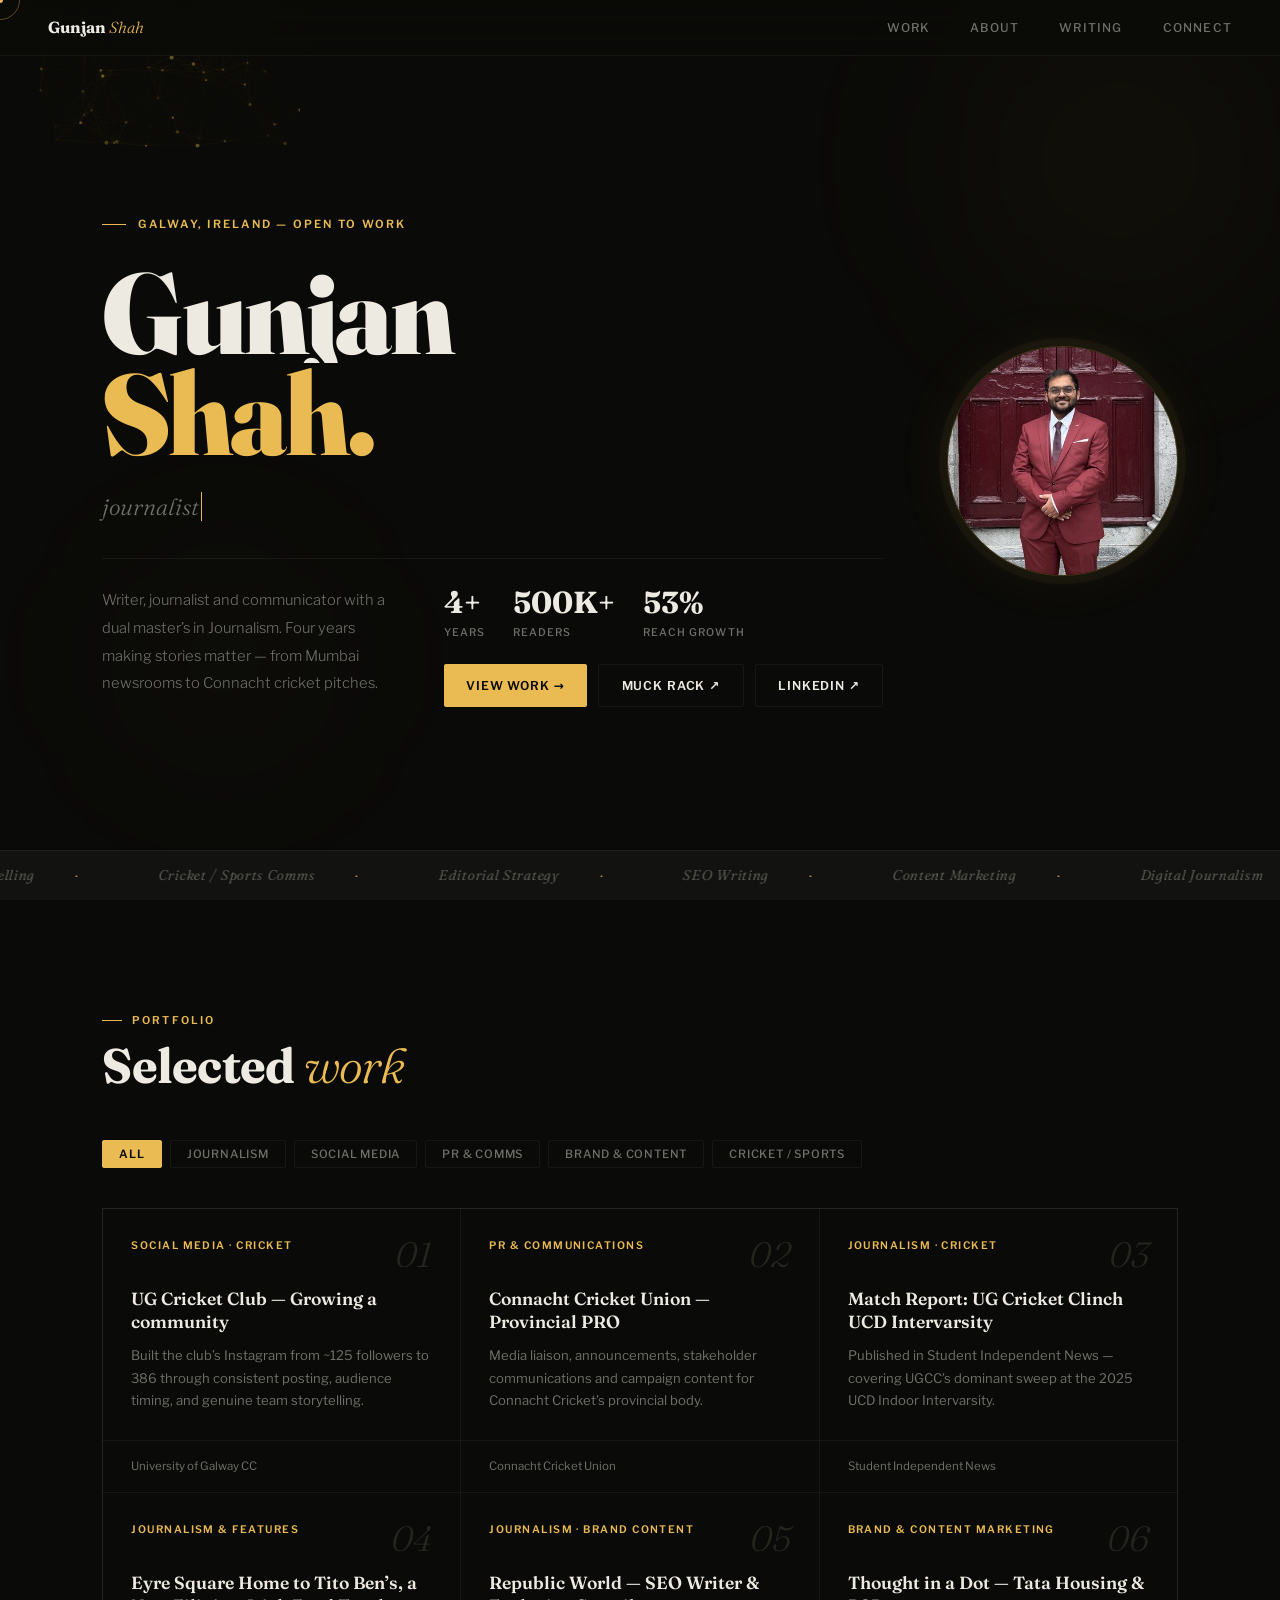
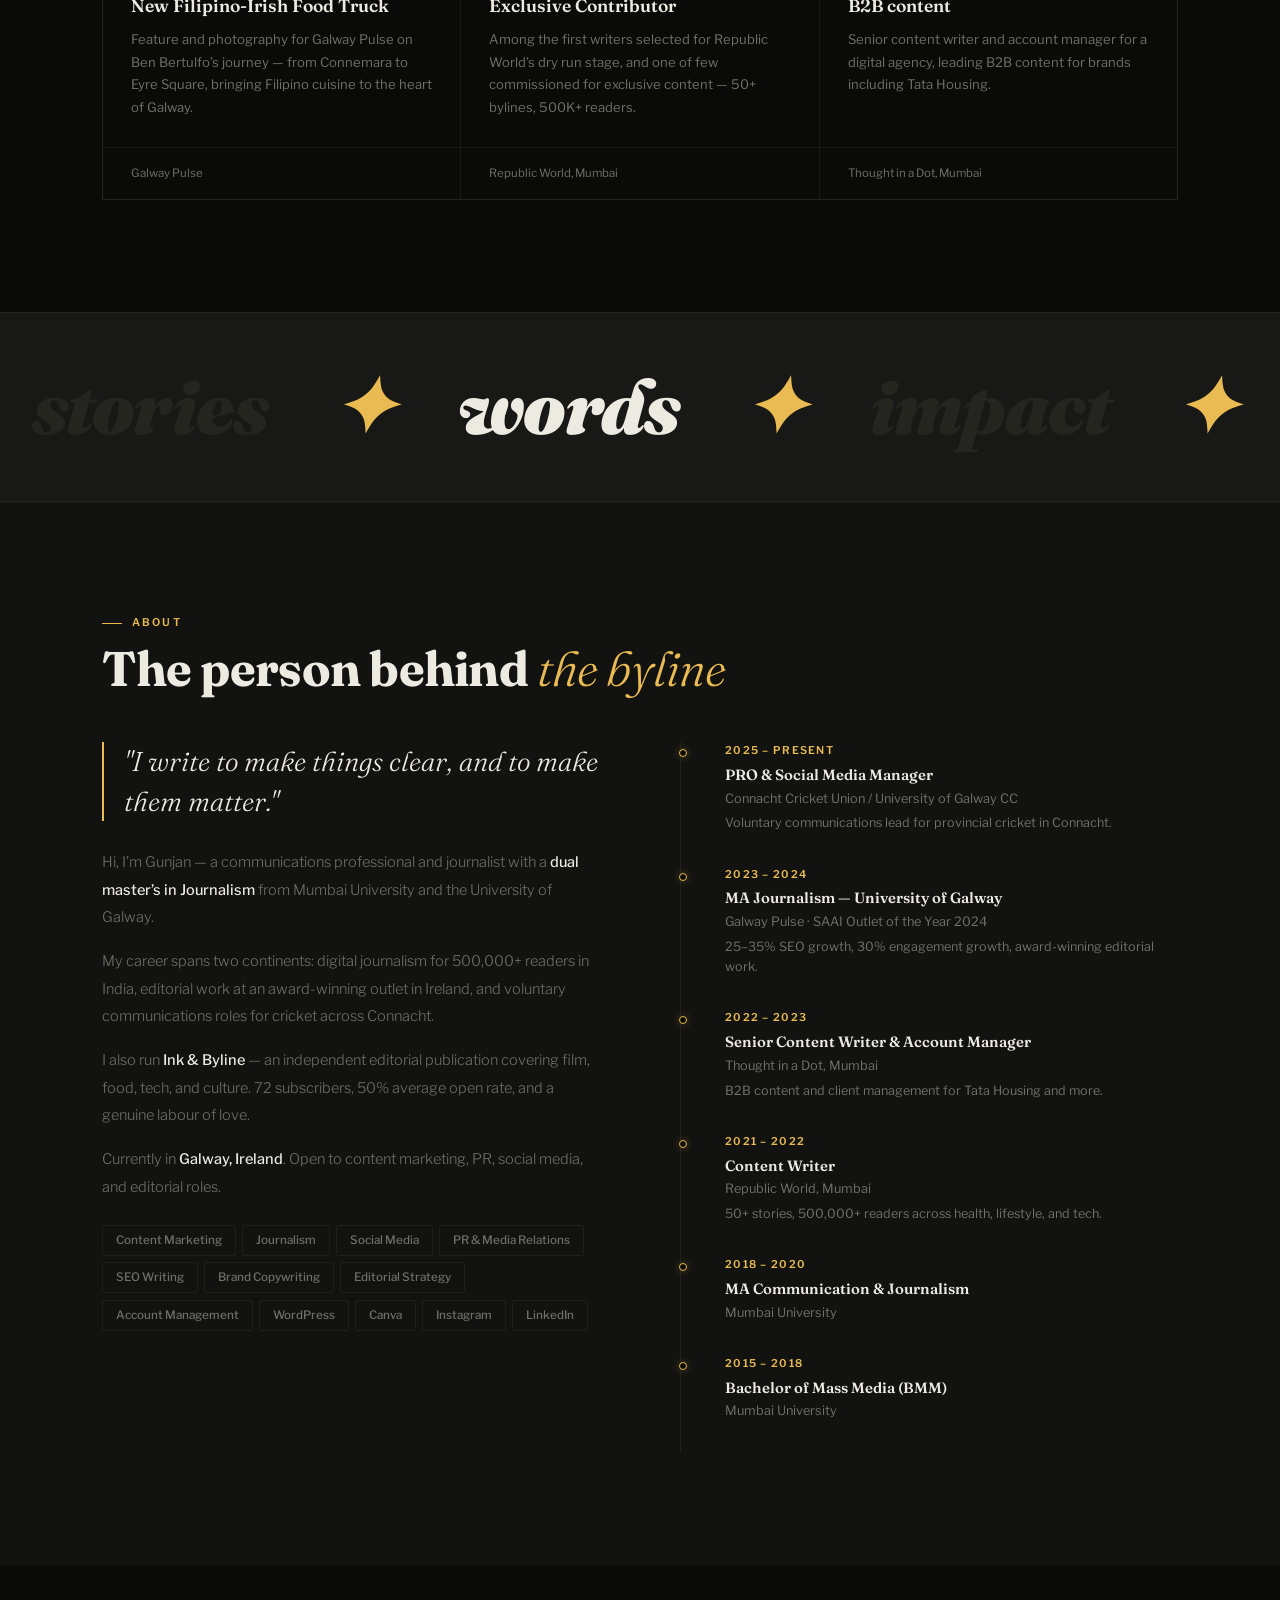
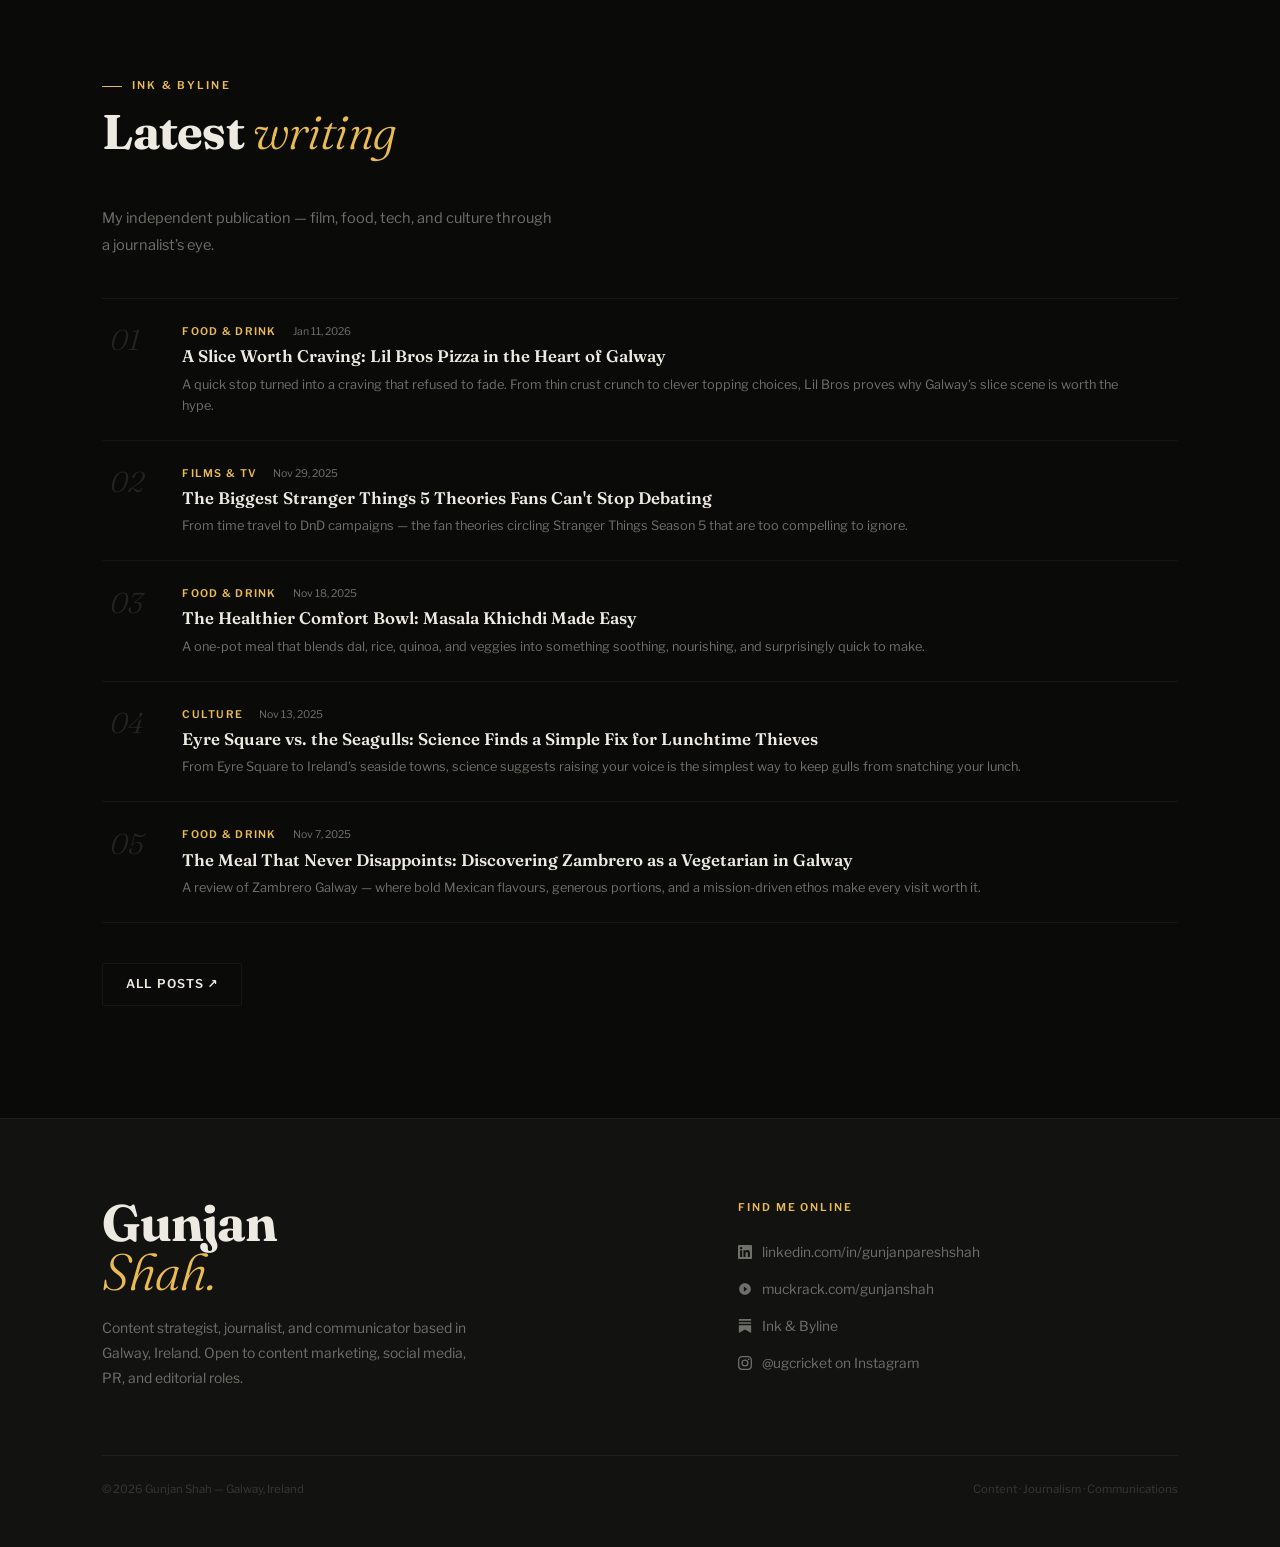
==== index.html @ 88679466 "Rename gunjan_shah_portfolio_final.html to index.html" ====
<!DOCTYPE html>
<html lang="en">
<head>
<meta charset="UTF-8">
<meta name="viewport" content="width=device-width, initial-scale=1.0">
<title>Gunjan Shah — Writer, Journalist & Communicator</title>
<link rel="preconnect" href="https://fonts.googleapis.com">
<link href="https://fonts.googleapis.com/css2?family=Fraunces:ital,opsz,wght@0,9..144,400;0,9..144,700;0,9..144,900;1,9..144,300;1,9..144,700&family=Libre+Franklin:wght@300;400;500;600&display=swap" rel="stylesheet">
<style>
*,*::before,*::after{box-sizing:border-box;margin:0;padding:0}
html{scroll-behavior:smooth}
@media(hover:hover){*{cursor:none!important}}

:root{
  --bg:#0A0A08;--s1:#121210;--s2:#181816;
  --gold:#E9BB52;--gold2:rgba(233,187,82,0.16);--gold3:rgba(233,187,82,0.07);--gold4:rgba(233,187,82,0.04);
  --white:#EDEAE2;--mid:#70706A;--faint:#252520;--rule:rgba(237,234,226,0.06);
  --serif:'Fraunces',Georgia,serif;--sans:'Libre Franklin',system-ui,sans-serif;
}

body{background:var(--bg);color:var(--white);font-family:var(--sans);font-size:16px;line-height:1.65;overflow-x:hidden;}

/* CURSOR */
#cur-dot{position:fixed;width:6px;height:6px;background:var(--gold);border-radius:50%;pointer-events:none;z-index:9999;transform:translate(-50%,-50%);transition:width .25s,height .25s;}
#cur-ring{position:fixed;width:40px;height:40px;border:1px solid rgba(233,187,82,.35);border-radius:50%;pointer-events:none;z-index:9998;transform:translate(-50%,-50%);display:flex;align-items:center;justify-content:center;transition:width .3s cubic-bezier(.16,1,.3,1),height .3s cubic-bezier(.16,1,.3,1),background .25s,border-color .25s;}
#cur-lbl{font-family:var(--sans);font-size:0;font-weight:600;letter-spacing:.08em;text-transform:uppercase;color:var(--bg);opacity:0;transition:font-size .2s,opacity .2s;white-space:nowrap;}
body.c-open #cur-ring{width:72px;height:72px;background:var(--gold);border-color:var(--gold);}
body.c-open #cur-lbl{font-size:.55rem;opacity:1;}
body.c-open #cur-dot{opacity:0;}
body.c-visit #cur-ring{width:60px;height:60px;border-color:var(--gold);}
body.c-visit #cur-lbl{font-size:.55rem;opacity:1;color:var(--gold);}
body.c-filter #cur-ring{width:54px;height:54px;background:var(--gold3);border-color:rgba(233,187,82,.4);}
body.c-filter #cur-lbl{font-size:.55rem;opacity:1;color:var(--gold);}

/* NAV */
nav{position:fixed;top:0;left:0;right:0;z-index:500;display:flex;justify-content:space-between;align-items:center;padding:0 3rem;height:56px;border-bottom:1px solid var(--rule);background:rgba(10,10,8,.9);backdrop-filter:blur(16px);}
.nav-logo{font-family:var(--serif);font-weight:700;font-size:1rem;color:var(--white);text-decoration:none;}
.nav-logo em{font-style:italic;font-weight:300;color:var(--gold);}
.nav-links{display:flex;gap:2.5rem;list-style:none;}
.nav-links a{font-size:.75rem;font-weight:500;letter-spacing:.1em;text-transform:uppercase;color:var(--mid);text-decoration:none;transition:color .2s;position:relative;}
.nav-links a::after{content:'';position:absolute;bottom:-2px;left:0;right:0;height:1px;background:var(--gold);transform:scaleX(0);transform-origin:left;transition:transform .25s;}
.nav-links a:hover,.nav-links a.active{color:var(--white);}
.nav-links a:hover::after,.nav-links a.active::after{transform:scaleX(1);}

/* HERO */
#hero{position:relative;min-height:100vh;padding-top:56px;overflow:hidden;display:grid;grid-template-rows:1fr auto;}
#hero-canvas{position:absolute;inset:0;z-index:0;pointer-events:none;}
.orb{position:absolute;border-radius:50%;filter:blur(90px);pointer-events:none;z-index:0;animation:orbF linear infinite;}
.orb1{width:480px;height:480px;background:radial-gradient(circle,rgba(233,187,82,.05) 0%,transparent 70%);top:-80px;right:-80px;animation-duration:20s;}
.orb2{width:320px;height:320px;background:radial-gradient(circle,rgba(233,187,82,.04) 0%,transparent 70%);bottom:80px;left:5%;animation-duration:26s;animation-delay:-9s;}
@keyframes orbF{0%,100%{transform:translate(0,0)}33%{transform:translate(28px,-18px)}66%{transform:translate(-18px,14px)}}

/* Hero layout: text left, photo right */
.hero-body{
  position:relative;z-index:1;
  display:flex;
  flex-direction:row;
  align-items:center;
  gap:4rem;
  padding:3rem 8vw 2rem;
  flex-wrap:wrap;
}

/* Photo — fixed, no crazy transforms */
.hero-photo{
  width:clamp(180px,18vw,260px);
  aspect-ratio:1;
  border-radius:50%;
  overflow:hidden;
  border:1.5px solid rgba(233,187,82,.25);
  box-shadow:0 0 60px rgba(233,187,82,.07), 0 0 0 8px rgba(233,187,82,.04);
  flex-shrink:0;
  position:relative;
}
.hero-photo img{display:block;width:100%;height:100%;object-fit:cover;object-position:center top;}
.photo-ring-anim{position:absolute;inset:-10px;border-radius:50%;border:1px solid rgba(233,187,82,.1);animation:spinR 20s linear infinite;pointer-events:none;}
.photo-ring-anim::before{content:'✦';position:absolute;top:-5px;left:50%;transform:translateX(-50%);font-size:.55rem;color:var(--gold);}
@keyframes spinR{to{transform:rotate(360deg)}}

.hero-text{flex:1;min-width:280px;}
.hero-kicker{font-family:var(--sans);font-size:.7rem;font-weight:600;letter-spacing:.2em;text-transform:uppercase;color:var(--gold);margin-bottom:1.75rem;display:flex;align-items:center;gap:.75rem;opacity:0;transform:translateY(10px);transition:opacity .6s,transform .6s;}
.hero-kicker::before{content:'';display:block;width:24px;height:1px;background:var(--gold);}
.hero-kicker.in{opacity:1;transform:translateY(0);}

.hero-hl{font-family:var(--serif);font-weight:900;font-size:clamp(4.5rem,9vw,8.5rem);line-height:.88;letter-spacing:-.025em;margin-bottom:.1em;}
.hero-hl .line{display:block;overflow:hidden;}
.hero-hl .char{display:inline-block;transform:translateY(115%) rotate(4deg);opacity:0;transition:transform .65s cubic-bezier(.16,1,.3,1),opacity .4s;}
.hero-hl .gld{color:var(--gold);}
.hero-hl .char.in{transform:translateY(0) rotate(0deg);opacity:1;}

.hero-role{font-family:var(--serif);font-style:italic;font-weight:300;font-size:clamp(1rem,1.8vw,1.45rem);color:var(--mid);margin:1.5rem 0 2rem;min-height:1.8rem;opacity:0;transition:opacity .6s .5s;}
.hero-role.in{opacity:1;}
#typeword{border-right:1.5px solid var(--gold);padding-right:2px;animation:blink .8s step-end infinite;}
@keyframes blink{50%{border-color:transparent}}

.hero-bottom{padding-top:1.75rem;border-top:1px solid var(--rule);display:flex;gap:2.5rem;align-items:flex-start;opacity:0;transform:translateY(14px);transition:opacity .7s .55s,transform .7s .55s;}
.hero-bottom.in{opacity:1;transform:translateY(0);}
.hero-bio{font-size:.92rem;color:var(--mid);line-height:1.88;font-weight:300;max-width:380px;flex:1;}
.hero-right{display:flex;flex-direction:column;gap:1.25rem;flex-shrink:0;}
.hero-stats{display:flex;gap:1.75rem;}
.h-stat .n{font-family:var(--serif);font-weight:700;font-size:1.9rem;color:var(--white);display:block;line-height:1;}
.h-stat .l{font-size:.66rem;font-weight:500;color:var(--mid);text-transform:uppercase;letter-spacing:.1em;}
.hero-ctas{display:flex;gap:.7rem;flex-wrap:wrap;}

/* BUTTONS */
.btn-gold{display:inline-flex;align-items:center;gap:.4rem;padding:.65rem 1.4rem;background:var(--gold);color:var(--bg);font-family:var(--sans);font-weight:600;font-size:.76rem;letter-spacing:.07em;text-transform:uppercase;text-decoration:none;border-radius:2px;border:none;transition:transform .18s,box-shadow .18s;}
.btn-gold:hover{transform:translateY(-2px);box-shadow:0 8px 28px rgba(233,187,82,.25);}
.btn-ghost{display:inline-flex;align-items:center;gap:.4rem;padding:.65rem 1.4rem;background:transparent;color:var(--white);font-family:var(--sans);font-weight:600;font-size:.76rem;letter-spacing:.07em;text-transform:uppercase;text-decoration:none;border-radius:2px;border:1px solid var(--rule);transition:border-color .2s,color .2s;}
.btn-ghost:hover{border-color:rgba(233,187,82,.3);color:var(--gold);}

/* MARQUEE */
.mq-wrap{position:relative;z-index:1;overflow:hidden;border-top:1px solid var(--rule);padding:.8rem 0;background:var(--s1);}
.mq-track{display:flex;white-space:nowrap;will-change:transform;}
.mq-item{font-family:var(--serif);font-style:italic;font-weight:300;font-size:.88rem;letter-spacing:.05em;color:var(--mid);padding:0 2.5rem;display:inline-flex;align-items:center;gap:2.5rem;}
.mq-item::after{content:'·';font-style:normal;color:var(--gold);}

/* SECTIONS */
.sec{padding:7rem 8vw;}
.sec.alt{background:var(--s1);}
.sec-label{font-family:var(--sans);font-weight:600;font-size:.67rem;letter-spacing:.2em;text-transform:uppercase;color:var(--gold);margin-bottom:.6rem;display:flex;align-items:center;gap:.6rem;}
.sec-label::before{content:'';display:block;width:20px;height:1px;background:var(--gold);}
.sec-title{font-family:var(--serif);font-weight:700;font-size:clamp(2rem,3.8vw,3.2rem);line-height:1.08;letter-spacing:-.015em;color:var(--white);margin-bottom:3rem;}
.sec-title em{font-style:italic;font-weight:300;color:var(--gold);}

/* FILTER */
.filter-row{display:flex;gap:.5rem;flex-wrap:wrap;margin-bottom:2.5rem;}
.f-btn{padding:.38rem 1rem;background:transparent;border:1px solid var(--rule);color:var(--mid);border-radius:2px;font-family:var(--sans);font-size:.71rem;font-weight:500;letter-spacing:.07em;text-transform:uppercase;cursor:pointer;transition:all .2s;}
.f-btn:hover{border-color:rgba(233,187,82,.3);color:var(--white);}
.f-btn.active{background:var(--gold);color:var(--bg);border-color:var(--gold);font-weight:600;}

/* WORK GRID */
.work-grid{display:grid;grid-template-columns:repeat(auto-fill,minmax(310px,1fr));gap:1px;border:1px solid var(--rule);background:var(--rule);}
.cw{background:var(--bg);}
.sec.alt .cw{background:var(--s1);}
.cw.hidden{display:none;}
.work-card{display:flex;flex-direction:column;height:100%;position:relative;overflow:hidden;transition:background .25s;}
.work-card::before{content:'';position:absolute;inset:0;background:radial-gradient(circle at var(--cx,50%) var(--cy,50%),rgba(233,187,82,.09) 0%,transparent 60%);opacity:0;transition:opacity .3s;pointer-events:none;z-index:0;}
.work-card:hover::before{opacity:1;}
.work-card:hover{background:var(--s2);}
.work-card.hidden{display:none;}
.card-inner{padding:1.75rem;flex:1;display:flex;flex-direction:column;position:relative;z-index:1;}
.card-hd{display:flex;justify-content:space-between;align-items:flex-start;margin-bottom:1rem;}
.card-cat{font-family:var(--sans);font-size:.65rem;font-weight:600;letter-spacing:.14em;text-transform:uppercase;color:var(--gold);}
.card-idx{font-family:var(--serif);font-style:italic;font-weight:300;font-size:2.2rem;line-height:1;color:var(--faint);transition:color .3s;}
.work-card:hover .card-idx{color:rgba(233,187,82,.18);}
.card-title{font-family:var(--serif);font-weight:600;font-size:1.1rem;line-height:1.3;color:var(--white);margin-bottom:.65rem;}
.card-desc{font-size:.82rem;color:var(--mid);line-height:1.72;flex:1;}
.card-foot{display:flex;align-items:center;justify-content:space-between;padding:1rem 1.75rem;border-top:1px solid var(--rule);font-size:.72rem;color:var(--mid);position:relative;z-index:1;}
.card-cta{font-family:var(--sans);font-size:.7rem;font-weight:600;letter-spacing:.08em;text-transform:uppercase;color:var(--gold);opacity:0;transform:translateX(-6px);transition:opacity .2s,transform .2s;}
.work-card:hover .card-cta{opacity:1;transform:translateX(0);}

/* MODAL */
.overlay{position:fixed;inset:0;z-index:800;background:rgba(0,0,0,.78);backdrop-filter:blur(12px);display:flex;align-items:center;justify-content:center;padding:2rem;opacity:0;pointer-events:none;transition:opacity .3s;}
.overlay.open{opacity:1;pointer-events:all;}
.modal{background:var(--s1);border:1px solid var(--rule);max-width:640px;width:100%;max-height:88vh;overflow-y:auto;padding:2.5rem;position:relative;transform:translateY(28px) scale(.97);transition:transform .35s cubic-bezier(.16,1,.3,1);}
.overlay.open .modal{transform:translateY(0) scale(1);}
.modal-x{position:absolute;top:1.25rem;right:1.25rem;background:none;border:1px solid var(--rule);width:30px;height:30px;font-size:1rem;color:var(--mid);display:flex;align-items:center;justify-content:center;border-radius:2px;transition:border-color .2s,color .2s;}
.modal-x:hover{border-color:rgba(233,187,82,.4);color:var(--gold);}
.m-cat{font-family:var(--sans);font-weight:600;font-size:.65rem;letter-spacing:.18em;text-transform:uppercase;color:var(--gold);display:block;margin-bottom:.6rem;}
.m-title{font-family:var(--serif);font-weight:700;font-size:1.7rem;line-height:1.15;color:var(--white);margin-bottom:.5rem;}
.m-org{font-size:.82rem;color:var(--mid);margin-bottom:2rem;}
.m-head{font-family:var(--sans);font-weight:600;font-size:.65rem;letter-spacing:.16em;text-transform:uppercase;color:var(--mid);margin:1.5rem 0 .5rem;display:flex;align-items:center;gap:.5rem;}
.m-head::before{content:'';display:block;width:12px;height:1px;background:var(--gold);}
.m-body p{font-size:.9rem;color:var(--mid);line-height:1.82;}
.m-stats{display:flex;gap:1.5rem;flex-wrap:wrap;border:1px solid rgba(233,187,82,.15);background:var(--gold3);padding:1.25rem 1.5rem;margin:1.25rem 0;}
.m-stat .n{font-family:var(--serif);font-weight:700;font-size:1.6rem;color:var(--gold);display:block;line-height:1;}
.m-stat .l{font-size:.67rem;color:var(--mid);text-transform:uppercase;letter-spacing:.08em;}
.m-link{display:inline-flex;align-items:center;gap:.4rem;margin-top:1.5rem;padding:.65rem 1.4rem;background:var(--gold);color:var(--bg);font-family:var(--sans);font-weight:600;font-size:.75rem;letter-spacing:.08em;text-transform:uppercase;text-decoration:none;border-radius:2px;transition:transform .18s,box-shadow .18s;}
.m-link:hover{transform:translateY(-1px);box-shadow:0 6px 20px rgba(233,187,82,.25);}

/* ABOUT */
.about-grid{display:grid;grid-template-columns:1fr 1fr;gap:5rem;align-items:start;}
.about-pull{font-family:var(--serif);font-weight:300;font-style:italic;font-size:clamp(1.3rem,2.2vw,1.7rem);line-height:1.45;color:var(--white);margin-bottom:1.75rem;border-left:2px solid var(--gold);padding-left:1.25rem;}
.about-p{font-size:.91rem;color:var(--mid);line-height:1.9;margin-bottom:1rem;font-weight:300;}
.about-p strong{color:var(--white);font-weight:500;}
.chips{display:flex;flex-wrap:wrap;gap:.4rem;margin-top:1.5rem;}
.chip{padding:.3rem .8rem;border-radius:2px;border:1px solid var(--rule);font-size:.73rem;font-weight:500;color:var(--mid);transition:all .2s;}
.chip:hover{border-color:rgba(233,187,82,.3);color:var(--gold);background:var(--gold4);}
.tl{padding-left:1.5rem;border-left:1px solid var(--rule);}
.tl-item{position:relative;margin-bottom:2rem;padding-left:1.25rem;opacity:0;transform:translateX(-8px);transition:opacity .5s,transform .5s;}
.tl-item.vis{opacity:1;transform:translateX(0);}
.tl-item::before{content:'';position:absolute;left:-1.6rem;top:7px;width:8px;height:8px;border-radius:50%;background:var(--bg);border:1.5px solid var(--gold);box-shadow:0 0 8px rgba(233,187,82,.3);}
.tl-year{font-family:var(--sans);font-size:.67rem;font-weight:600;letter-spacing:.12em;text-transform:uppercase;color:var(--gold);margin-bottom:.2rem;}
.tl-role{font-family:var(--serif);font-weight:600;font-size:.93rem;color:var(--white);}
.tl-org{font-size:.8rem;color:var(--mid);margin-bottom:.3rem;}
.tl-desc{font-size:.79rem;color:var(--mid);line-height:1.6;}

/* STATEMENT BAND */
.statement-wrap{overflow:hidden;padding:3.5rem 0;background:var(--s2);border-top:1px solid var(--rule);border-bottom:1px solid var(--rule);}
.statement-track{display:flex;white-space:nowrap;will-change:transform;}
.statement-item{font-family:var(--serif);font-weight:900;font-style:italic;font-size:clamp(3rem,6vw,5.5rem);line-height:1;padding:0 2rem;color:var(--faint);display:inline-block;transition:color .3s;letter-spacing:-.02em;}
.statement-item.lit{color:var(--white);}
.statement-item.gd{color:var(--gold)!important;}

/* FEED */
.feed-list{display:flex;flex-direction:column;border-top:1px solid var(--rule);}
.feed-item{display:flex;gap:2rem;align-items:flex-start;padding:1.5rem .5rem;border-bottom:1px solid var(--rule);text-decoration:none;color:var(--white);border-radius:2px;opacity:0;transform:translateY(8px);transition:opacity .4s,transform .4s,background .2s;}
.feed-item:hover{background:var(--s2);}
.feed-item.vis{opacity:1;transform:translateY(0);}
.feed-num{font-family:var(--serif);font-style:italic;font-weight:300;font-size:1.8rem;color:var(--faint);min-width:2.5rem;line-height:1;padding-top:.2rem;flex-shrink:0;transition:color .3s;}
.feed-item:hover .feed-num{color:rgba(233,187,82,.3);}
.feed-content{flex:1;}
.feed-meta{display:flex;align-items:center;gap:1rem;margin-bottom:.35rem;}
.feed-cat{font-size:.66rem;font-weight:600;letter-spacing:.12em;text-transform:uppercase;color:var(--gold);}
.feed-date{font-size:.66rem;font-weight:400;color:var(--mid);}
.feed-title{font-family:var(--serif);font-weight:600;font-size:1.05rem;line-height:1.3;margin-bottom:.35rem;color:var(--white);}
.feed-sub{font-size:.8rem;color:var(--mid);line-height:1.65;}
.feed-arr{font-size:1rem;color:var(--gold);opacity:0;padding-top:.3rem;flex-shrink:0;transition:opacity .2s,transform .2s;}
.feed-item:hover .feed-arr{opacity:1;transform:translateX(3px);}

/* FOOTER */
footer{background:var(--s1);border-top:1px solid var(--rule);padding:5rem 8vw 3rem;}
.footer-top{display:grid;grid-template-columns:1.3fr 1fr;gap:4rem;margin-bottom:4rem;}
.footer-name{font-family:var(--serif);font-weight:700;font-size:clamp(2.2rem,4vw,3.8rem);line-height:.95;letter-spacing:-.02em;color:var(--white);margin-bottom:1.25rem;}
.footer-name em{font-style:italic;font-weight:300;color:var(--gold);}
.footer-tagline{font-size:.87rem;color:var(--mid);line-height:1.8;max-width:380px;}
.footer-col-label{font-family:var(--sans);font-weight:600;font-size:.67rem;letter-spacing:.18em;text-transform:uppercase;color:var(--gold);margin-bottom:1.5rem;}
.footer-links{display:flex;flex-direction:column;gap:.9rem;}
.f-link{display:flex;align-items:center;gap:.65rem;text-decoration:none;color:var(--mid);font-size:.86rem;transition:color .2s;}
.f-link:hover{color:var(--white);}
.f-link svg{width:14px;height:14px;flex-shrink:0;}
.footer-bottom{border-top:1px solid var(--rule);padding-top:1.5rem;display:flex;justify-content:space-between;font-size:.71rem;color:rgba(237,234,226,.18);}

/* REVEAL */
.reveal{opacity:0;transform:translateY(20px);transition:opacity .65s ease,transform .65s ease;}
.reveal.vis{opacity:1;transform:translateY(0);}
.reveal-r{opacity:0;transform:translateX(20px);transition:opacity .65s .1s,transform .65s .1s;}
.reveal-r.vis{opacity:1;transform:translateX(0);}
.reveal-d1{transition-delay:.1s;}.reveal-d2{transition-delay:.2s;}

@media(max-width:900px){
  .hero-body{grid-template-columns:1fr;}
  .hero-photo{width:140px;height:140px;margin:0 auto 1.5rem;}
  .hero-bottom{flex-direction:column;gap:2rem;}
  .about-grid{grid-template-columns:1fr;gap:2.5rem;}
  .footer-top{grid-template-columns:1fr;}
  .nav-links{display:none;}
  .sec{padding:4rem 6vw;}
}
</style>
</head>
<body>

<div id="cur-dot"></div>
<div id="cur-ring"><span id="cur-lbl"></span></div>

<nav>
  <a class="nav-logo" href="#hero">Gunjan <em>Shah</em></a>
  <ul class="nav-links">
    <li><a href="#work">Work</a></li>
    <li><a href="#about">About</a></li>
    <li><a href="#writing">Writing</a></li>
    <li><a href="#connect">Connect</a></li>
  </ul>
</nav>

<section id="hero">
  <canvas id="hero-canvas"></canvas>
  <div class="orb orb1"></div><div class="orb orb2"></div>

  <div class="hero-body">
    <div class="hero-text">
      <div class="hero-kicker" id="hk">Galway, Ireland &mdash; Open to work</div>
      <h1 class="hero-hl" id="hero-hl" aria-label="Gunjan Shah"></h1>
      <div class="hero-role" id="hero-role"><span id="typeword"></span></div>
      <div class="hero-bottom" id="hero-bottom">
        <p class="hero-bio">Writer, journalist and communicator with a dual master&rsquo;s in Journalism. Four years making stories matter &mdash; from Mumbai newsrooms to Connacht cricket pitches.</p>
        <div class="hero-right">
          <div class="hero-stats">
            <div class="h-stat"><span class="n">4+</span><span class="l">Years</span></div>
            <div class="h-stat"><span class="n">500K+</span><span class="l">Readers</span></div>
            <div class="h-stat"><span class="n">53%</span><span class="l">Reach growth</span></div>
          </div>
          <div class="hero-ctas">
            <a class="btn-gold" href="#work">View work &#8594;</a>
            <a class="btn-ghost" href="https://muckrack.com/gunjanshah" target="_blank" rel="noopener">Muck Rack &#8599;</a>
            <a class="btn-ghost" href="https://www.linkedin.com/in/gunjanpareshshah" target="_blank" rel="noopener">LinkedIn &#8599;</a>
          </div>
        </div>
      </div>
    </div>

    <div class="hero-photo">
      <img src="[data-uri]" alt="Gunjan Shah">
      <div class="photo-ring-anim"></div>
    </div>
  </div>

  <div class="mq-wrap">
    <div class="mq-track" id="mq-track">
      <span class="mq-item">Content Marketing</span><span class="mq-item">Digital Journalism</span><span class="mq-item">PR &amp; Communications</span><span class="mq-item">Social Media</span><span class="mq-item">Brand Storytelling</span><span class="mq-item">Cricket / Sports Comms</span><span class="mq-item">Editorial Strategy</span><span class="mq-item">SEO Writing</span><span class="mq-item">Content Marketing</span><span class="mq-item">Digital Journalism</span><span class="mq-item">PR &amp; Communications</span><span class="mq-item">Social Media</span><span class="mq-item">Brand Storytelling</span><span class="mq-item">Cricket / Sports Comms</span><span class="mq-item">Editorial Strategy</span><span class="mq-item">SEO Writing</span>
    </div>
  </div>
</section>

<section id="work" class="sec">
  <div class="sec-label">Portfolio</div>
  <h2 class="sec-title reveal">Selected <em>work</em></h2>
  <div class="filter-row reveal reveal-d1">
    <button class="f-btn active" data-f="all">All</button>
    <button class="f-btn" data-f="journalism">Journalism</button>
    <button class="f-btn" data-f="social">Social Media</button>
    <button class="f-btn" data-f="pr">PR &amp; Comms</button>
    <button class="f-btn" data-f="brand">Brand &amp; Content</button>
    <button class="f-btn" data-f="cricket">Cricket / Sports</button>
  </div>
  <div class="work-grid reveal reveal-d2" id="wgrid">
    <div class="cw" data-cat="social cricket"><div class="work-card" data-title="UG Cricket Club — 125 to 386 followers" data-org="University of Galway CC · Sep 2024 – Present" data-tag="Social Media · Cricket" data-brief="Took over a quiet Instagram account at the start of the 2024–25 season — around 100–150 followers, posting only when matches happened." data-what="Introduced a consistent schedule timed to peak performance windows. Launched match-win highlights spotlighting debutants and key performers. Improved visual design, added location tags, trending audio, and hashtags." data-result="Grew from ~125 followers to 386 — a 53%+ reach increase — one of the more engaged cricket club accounts in Irish university sport." data-stats='[["386","Followers (from ~125)"],["53%+","Reach growth"],["Instagram","Platform"]]' data-link="https://www.instagram.com/university_of_galway_cricket">
      <div class="card-inner"><div class="card-hd"><div class="card-cat">Social Media · Cricket</div><div class="card-idx">01</div></div><div class="card-title">UG Cricket Club — Growing a community</div><div class="card-desc">Built the club&rsquo;s Instagram from ~125 followers to 386 through consistent posting, audience timing, and genuine team storytelling.</div></div>
      <div class="card-foot"><span>University of Galway CC</span><span class="card-cta">Open &#8594;</span></div>
    </div></div>
    <div class="cw" data-cat="pr cricket"><div class="work-card" data-title="Connacht Cricket Union — Provincial PRO" data-org="Connacht Cricket Union · Jan 2025 – Present" data-tag="PR & Communications" data-brief="Appointed PRO for the Connacht Cricket Union in January 2025, taking on media liaison, press communications, and public-facing content." data-what="Handles media distribution, designs announcement content including the VCAI Over-40s/Over-50s campaign, and acts as communications link between the Union and stakeholders." data-result="Consistent external communications across multiple campaigns, supporting regional cricket visibility in Connacht." data-stats='[["2025","Year appointed"],["Province","Connacht, Ireland"],["CCU","Organisation"]]' data-link="https://www.instagram.com/connachtcricketunion">
      <div class="card-inner"><div class="card-hd"><div class="card-cat">PR &amp; Communications</div><div class="card-idx">02</div></div><div class="card-title">Connacht Cricket Union — Provincial PRO</div><div class="card-desc">Media liaison, announcements, stakeholder communications and campaign content for Connacht Cricket&rsquo;s provincial body.</div></div>
      <div class="card-foot"><span>Connacht Cricket Union</span><span class="card-cta">Open &#8594;</span></div>
    </div></div>
    <div class="cw" data-cat="journalism cricket"><div class="work-card" data-title="Match Report: UG Cricket Clinch UCD Intervarsity 2025" data-org="Student Independent News (SIN) · Dec 2025" data-tag="Journalism · Cricket" data-brief="Covered UG Cricket Club's dominant sweep at the UCD Indoor Intervarsity 2025 at Belfield for Student Independent News." data-what="Full match report capturing key performances — Srajesh 28* off 8, Zajeer 15* off 4 — and the narrative of accurate bowling, sharp fielding, and confident batting." data-result="Published byline in SIN, a nationally distributed Irish student publication." data-stats='[["SIN","Published outlet"],["Dec 2025","Publication"],["Match Report","Format"]]' data-link="https://sin.ie/2025/12/06/university-of-galway-cricket-club-clinch-ucd-indoor-intervarsity-2025/">
      <div class="card-inner"><div class="card-hd"><div class="card-cat">Journalism · Cricket</div><div class="card-idx">03</div></div><div class="card-title">Match Report: UG Cricket Clinch UCD Intervarsity</div><div class="card-desc">Published in Student Independent News — covering UGCC&rsquo;s dominant sweep at the 2025 UCD Indoor Intervarsity.</div></div>
      <div class="card-foot"><span>Student Independent News</span><span class="card-cta">Open &#8594;</span></div>
    </div></div>
    <div class="cw" data-cat="journalism"><div class="work-card" data-title="Eyre Square Home to Tito Ben's, a New Filipino-Irish Food Truck" data-org="Galway Pulse · Feb 2024" data-tag="Journalism &amp; Features" data-brief="A feature on Ben Bertulfo and his food truck Tito Ben's — the only Filipino-Irish food outlet in Galway city, newly set up at Eyre Square after a three-year journey to secure a city council licence." data-what="Reported and wrote the full feature for Galway Pulse, including on-location photography (photo credit in the published piece). Told Ben's personal story — from arriving in Ireland in 2001, working in hospitality for 15 years, upskilling at ATU, and operating across Connemara and Mayo before landing in Galway city centre." data-result="Published feature in Galway Pulse, part of an award-winning editorial year that helped the outlet win SAAI 2024 Student Media Outlet of the Year. Brought visibility to one of Galway's most unique food stories." data-stats='[["SAAI 2024","Outlet of the Year"],["Features","Format"],["Feb 2024","Published"]]' data-link="https://galwaypulse.com/2024/02/10/eyre-square-home-to-tito-bens-a-new-filipino-irish-food-truck/">
      <div class="card-inner"><div class="card-hd"><div class="card-cat">Journalism &amp; Features</div><div class="card-idx">04</div></div><div class="card-title">Eyre Square Home to Tito Ben&rsquo;s, a New Filipino-Irish Food Truck</div><div class="card-desc">Feature and photography for Galway Pulse on Ben Bertulfo&rsquo;s journey — from Connemara to Eyre Square, bringing Filipino cuisine to the heart of Galway.</div></div>
      <div class="card-foot"><span>Galway Pulse</span><span class="card-cta">Open &#8594;</span></div>
    </div></div>
    <div class="cw" data-cat="journalism brand"><div class="work-card" data-title="Republic World — Digital Journalism at Scale" data-org="Republic World · Mumbai, India" data-tag="Journalism · Brand Content" data-brief="Joined Republic World as an SEO content writer covering health, lifestyle, beauty, skincare, entertainment, technology, and science for one of India's largest national news platforms." data-what="Was among the first writers selected for the dry run stage — one of few to get an article live on the website during initial testing. Also among a select group commissioned to write exclusive articles for the brand. Produced 50+ SEO-optimised pieces calibrated to trending searches and editorial priorities under tight deadlines." data-result="Reached 500,000+ readers across published work, with exclusive bylines that went beyond standard content output to represent the brand's editorial voice." data-stats='[["500K+","Readers reached"],["50+","Stories published"],["Exclusive","Byline status"]]' data-link="https://muckrack.com/gunjanshah">
      <div class="card-inner"><div class="card-hd"><div class="card-cat">Journalism · Brand Content</div><div class="card-idx">05</div></div><div class="card-title">Republic World — SEO Writer &amp; Exclusive Contributor</div><div class="card-desc">Among the first writers selected for Republic World&rsquo;s dry run stage, and one of few commissioned for exclusive content — 50+ bylines, 500K+ readers.</div></div>
      <div class="card-foot"><span>Republic World, Mumbai</span><span class="card-cta">Open &#8594;</span></div>
    </div></div>
    <div class="cw" data-cat="brand"><div class="work-card" data-title="Thought in a Dot — B2B Content & Account Management" data-org="Thought in a Dot · Mumbai, India" data-tag="Brand & Content Marketing" data-brief="Senior content writer and account manager at a Mumbai-based digital agency, handling B2B accounts including Tata Housing." data-what="Led content strategy and copywriting for real estate and corporate accounts. Managed client relationships and oversaw quality and timeliness of deliverables." data-result="Sustained content delivery including Tata Housing — account management, brand voice, and editorial QA." data-stats='[["Tata Housing","Key account"],["B2B","Sector focus"],["Mumbai","Location"]]' data-link="https://muckrack.com/gunjanshah">
      <div class="card-inner"><div class="card-hd"><div class="card-cat">Brand &amp; Content Marketing</div><div class="card-idx">06</div></div><div class="card-title">Thought in a Dot — Tata Housing &amp; B2B content</div><div class="card-desc">Senior content writer and account manager for a digital agency, leading B2B content for brands including Tata Housing.</div></div>
      <div class="card-foot"><span>Thought in a Dot, Mumbai</span><span class="card-cta">Open &#8594;</span></div>
    </div></div>
  </div>
</section>

<div class="statement-wrap">
  <div class="statement-track" id="st-track">
    <span class="statement-item">stories</span><span class="statement-item gd">✦</span><span class="statement-item">words</span><span class="statement-item gd">✦</span><span class="statement-item">impact</span><span class="statement-item gd">✦</span><span class="statement-item">journalism</span><span class="statement-item gd">✦</span><span class="statement-item">content</span><span class="statement-item gd">✦</span><span class="statement-item">cricket</span><span class="statement-item gd">✦</span><span class="statement-item">galway</span><span class="statement-item gd">✦</span><span class="statement-item">stories</span><span class="statement-item gd">✦</span><span class="statement-item">words</span><span class="statement-item gd">✦</span><span class="statement-item">impact</span><span class="statement-item gd">✦</span><span class="statement-item">journalism</span><span class="statement-item gd">✦</span><span class="statement-item">content</span><span class="statement-item gd">✦</span><span class="statement-item">cricket</span><span class="statement-item gd">✦</span><span class="statement-item">galway</span><span class="statement-item gd">✦</span>
  </div>
</div>

<section id="about" class="sec alt">
  <div class="sec-label">About</div>
  <h2 class="sec-title reveal">The person behind <em>the byline</em></h2>
  <div class="about-grid">
    <div class="reveal">
      <p class="about-pull">"I write to make things clear, and to make them matter."</p>
      <p class="about-p">Hi, I&rsquo;m Gunjan &mdash; a communications professional and journalist with a <strong>dual master&rsquo;s in Journalism</strong> from Mumbai University and the University of Galway.</p>
      <p class="about-p">My career spans two continents: digital journalism for 500,000+ readers in India, editorial work at an award-winning outlet in Ireland, and voluntary communications roles for cricket across Connacht.</p>
      <p class="about-p">I also run <strong>Ink &amp; Byline</strong> &mdash; an independent editorial publication covering film, food, tech, and culture. 72 subscribers, 50% average open rate, and a genuine labour of love.</p>
      <p class="about-p">Currently in <strong>Galway, Ireland</strong>. Open to content marketing, PR, social media, and editorial roles.</p>
      <div class="chips"><span class="chip">Content Marketing</span><span class="chip">Journalism</span><span class="chip">Social Media</span><span class="chip">PR &amp; Media Relations</span><span class="chip">SEO Writing</span><span class="chip">Brand Copywriting</span><span class="chip">Editorial Strategy</span><span class="chip">Account Management</span><span class="chip">WordPress</span><span class="chip">Canva</span><span class="chip">Instagram</span><span class="chip">LinkedIn</span></div>
    </div>
    <div class="tl reveal-r">
      <div class="tl-item"><div class="tl-year">2025 – Present</div><div class="tl-role">PRO &amp; Social Media Manager</div><div class="tl-org">Connacht Cricket Union / University of Galway CC</div><div class="tl-desc">Voluntary communications lead for provincial cricket in Connacht.</div></div>
      <div class="tl-item"><div class="tl-year">2023 – 2024</div><div class="tl-role">MA Journalism — University of Galway</div><div class="tl-org">Galway Pulse · SAAI Outlet of the Year 2024</div><div class="tl-desc">25–35% SEO growth, 30% engagement growth, award-winning editorial work.</div></div>
      <div class="tl-item"><div class="tl-year">2022 – 2023</div><div class="tl-role">Senior Content Writer &amp; Account Manager</div><div class="tl-org">Thought in a Dot, Mumbai</div><div class="tl-desc">B2B content and client management for Tata Housing and more.</div></div>
      <div class="tl-item"><div class="tl-year">2021 – 2022</div><div class="tl-role">Content Writer</div><div class="tl-org">Republic World, Mumbai</div><div class="tl-desc">50+ stories, 500,000+ readers across health, lifestyle, and tech.</div></div>
      <div class="tl-item"><div class="tl-year">2018 – 2020</div><div class="tl-role">MA Communication &amp; Journalism</div><div class="tl-org">Mumbai University</div></div>
      <div class="tl-item"><div class="tl-year">2015 – 2018</div><div class="tl-role">Bachelor of Mass Media (BMM)</div><div class="tl-org">Mumbai University</div></div>
    </div>
  </div>
</section>

<section id="writing" class="sec">
  <div class="sec-label">Ink &amp; Byline</div>
  <h2 class="sec-title reveal">Latest <em>writing</em></h2>
  <p class="reveal reveal-d1" style="color:var(--mid);max-width:460px;margin-bottom:2.5rem;font-size:.91rem;line-height:1.82;">My independent publication — film, food, tech, and culture through a journalist&rsquo;s eye.</p>
  <div class="feed-list">
    <a class="feed-item" href="https://inkandbyline.substack.com/p/a-slice-worth-craving-lil-bros-pizza" target="_blank" rel="noopener">
      <div class="feed-num">01</div>
      <div class="feed-content">
        <div class="feed-meta"><span class="feed-cat">Food & Drink</span><span class="feed-date">Jan 11, 2026</span></div>
        <div class="feed-title">A Slice Worth Craving: Lil Bros Pizza in the Heart of Galway</div>
        <div class="feed-sub">A quick stop turned into a craving that refused to fade. From thin crust crunch to clever topping choices, Lil Bros proves why Galway's slice scene is worth the hype.</div>
      </div>
      <div class="feed-arr">&#8599;</div>
    </a>
    <a class="feed-item" href="https://inkandbyline.substack.com/p/the-biggest-stranger-things-5-theories" target="_blank" rel="noopener">
      <div class="feed-num">02</div>
      <div class="feed-content">
        <div class="feed-meta"><span class="feed-cat">Films & TV</span><span class="feed-date">Nov 29, 2025</span></div>
        <div class="feed-title">The Biggest Stranger Things 5 Theories Fans Can't Stop Debating</div>
        <div class="feed-sub">From time travel to DnD campaigns — the fan theories circling Stranger Things Season 5 that are too compelling to ignore.</div>
      </div>
      <div class="feed-arr">&#8599;</div>
    </a>
    <a class="feed-item" href="https://inkandbyline.substack.com/p/the-healthier-comfort-bowl-masala" target="_blank" rel="noopener">
      <div class="feed-num">03</div>
      <div class="feed-content">
        <div class="feed-meta"><span class="feed-cat">Food & Drink</span><span class="feed-date">Nov 18, 2025</span></div>
        <div class="feed-title">The Healthier Comfort Bowl: Masala Khichdi Made Easy</div>
        <div class="feed-sub">A one-pot meal that blends dal, rice, quinoa, and veggies into something soothing, nourishing, and surprisingly quick to make.</div>
      </div>
      <div class="feed-arr">&#8599;</div>
    </a>
    <a class="feed-item" href="https://inkandbyline.substack.com/p/eyre-square-vs-the-seagulls-science" target="_blank" rel="noopener">
      <div class="feed-num">04</div>
      <div class="feed-content">
        <div class="feed-meta"><span class="feed-cat">Culture</span><span class="feed-date">Nov 13, 2025</span></div>
        <div class="feed-title">Eyre Square vs. the Seagulls: Science Finds a Simple Fix for Lunchtime Thieves</div>
        <div class="feed-sub">From Eyre Square to Ireland's seaside towns, science suggests raising your voice is the simplest way to keep gulls from snatching your lunch.</div>
      </div>
      <div class="feed-arr">&#8599;</div>
    </a>
    <a class="feed-item" href="https://inkandbyline.substack.com/p/the-meal-that-never-disappoints-discovering" target="_blank" rel="noopener">
      <div class="feed-num">05</div>
      <div class="feed-content">
        <div class="feed-meta"><span class="feed-cat">Food & Drink</span><span class="feed-date">Nov 7, 2025</span></div>
        <div class="feed-title">The Meal That Never Disappoints: Discovering Zambrero as a Vegetarian in Galway</div>
        <div class="feed-sub">A review of Zambrero Galway — where bold Mexican flavours, generous portions, and a mission-driven ethos make every visit worth it.</div>
      </div>
      <div class="feed-arr">&#8599;</div>
    </a>
  </div>
  <div style="margin-top:2.5rem;"><a class="btn-ghost reveal" href="https://inkandbyline.substack.com" target="_blank" rel="noopener">All posts &#8599;</a></div>
</section>

<footer id="connect">
  <div class="footer-top">
    <div>
      <div class="footer-name">Gunjan<br><em>Shah.</em></div>
      <p class="footer-tagline">Content strategist, journalist, and communicator based in Galway, Ireland. Open to content marketing, social media, PR, and editorial roles.</p>
    </div>
    <div>
      <div class="footer-col-label">Find me online</div>
      <div class="footer-links">
        <a class="f-link" href="https://www.linkedin.com/in/gunjanpareshshah" target="_blank" rel="noopener"><svg fill="currentColor" viewBox="0 0 24 24"><path d="M20.447 20.452h-3.554v-5.569c0-1.328-.027-3.037-1.852-3.037-1.853 0-2.136 1.445-2.136 2.939v5.667H9.351V9h3.414v1.561h.046c.477-.9 1.637-1.85 3.37-1.85 3.601 0 4.267 2.37 4.267 5.455v6.286zM5.337 7.433c-1.144 0-2.063-.926-2.063-2.065 0-1.138.92-2.063 2.063-2.063 1.14 0 2.064.925 2.064 2.063 0 1.139-.925 2.065-2.064 2.065zm1.782 13.019H3.555V9h3.564v11.452zM22.225 0H1.771C.792 0 0 .774 0 1.729v20.542C0 23.227.792 24 1.771 24h20.451C23.2 24 24 23.227 24 22.271V1.729C24 .774 23.2 0 22.222 0h.003z"/></svg>linkedin.com/in/gunjanpareshshah</a>
        <a class="f-link" href="https://muckrack.com/gunjanshah" target="_blank" rel="noopener"><svg fill="currentColor" viewBox="0 0 24 24"><path d="M12 2C6.48 2 2 6.48 2 12s4.48 10 10 10 10-4.48 10-10S17.52 2 12 2zm-2 14.5v-9l6 4.5-6 4.5z"/></svg>muckrack.com/gunjanshah</a>
        <a class="f-link" href="https://inkandbyline.substack.com" target="_blank" rel="noopener"><svg fill="currentColor" viewBox="0 0 24 24"><path d="M22.539 8.242H1.46V5.406h21.08v2.836zM1.46 10.812V24L12 18.11 22.54 24V10.812H1.46zM22.54 0H1.46v2.836h21.08V0z"/></svg>Ink &amp; Byline</a>
        <a class="f-link" href="https://www.instagram.com/university_of_galway_cricket" target="_blank" rel="noopener"><svg fill="currentColor" viewBox="0 0 24 24"><path d="M12 2.163c3.204 0 3.584.012 4.85.07 3.252.148 4.771 1.691 4.919 4.919.058 1.265.069 1.645.069 4.849 0 3.205-.012 3.584-.069 4.849-.149 3.225-1.664 4.771-4.919 4.919-1.266.058-1.644.07-4.85.07-3.204 0-3.584-.012-4.849-.07-3.26-.149-4.771-1.699-4.919-4.92-.058-1.265-.07-1.644-.07-4.849 0-3.204.013-3.583.07-4.849.149-3.227 1.664-4.771 4.919-4.919 1.266-.057 1.645-.069 4.849-.069zM12 0C8.741 0 8.333.014 7.053.072 2.695.272.273 2.69.073 7.052.014 8.333 0 8.741 0 12c0 3.259.014 3.668.072 4.948.2 4.358 2.618 6.78 6.98 6.98C8.333 23.986 8.741 24 12 24c3.259 0 3.668-.014 4.948-.072 4.354-.2 6.782-2.618 6.979-6.98.059-1.28.073-1.689.073-4.948 0-3.259-.014-3.667-.072-4.947-.196-4.354-2.617-6.78-6.979-6.98C15.668.014 15.259 0 12 0zm0 5.838a6.162 6.162 0 100 12.324 6.162 6.162 0 000-12.324zM12 16a4 4 0 110-8 4 4 0 010 8zm6.406-11.845a1.44 1.44 0 100 2.881 1.44 1.44 0 000-2.881z"/></svg>@ugcricket on Instagram</a>
      </div>
    </div>
  </div>
  <div class="footer-bottom">
    <span>&copy; 2026 Gunjan Shah &mdash; Galway, Ireland</span>
    <span>Content &middot; Journalism &middot; Communications</span>
  </div>
</footer>

<div class="overlay" id="overlay">
  <div class="modal">
    <button class="modal-x" id="modal-x">&times;</button>
    <span class="m-cat" id="m-cat"></span>
    <h2 class="m-title" id="m-title"></h2>
    <div class="m-org" id="m-org"></div>
    <div class="m-body" id="m-body"></div>
  </div>
</div>

<script>
// CURSOR — individual style props, no cssText
const dot=document.getElementById('cur-dot'),ring=document.getElementById('cur-ring'),lbl=document.getElementById('cur-lbl');
let mx=0,my=0,rx=0,ry=0;
document.addEventListener('mousemove',e=>{mx=e.clientX;my=e.clientY;});
(function tick(){
  dot.style.left=mx+'px';dot.style.top=my+'px';
  rx+=(mx-rx)*.1;ry+=(my-ry)*.1;
  ring.style.left=rx+'px';ring.style.top=ry+'px';
  requestAnimationFrame(tick);
})();
function setCur(s,t){document.body.classList.remove('c-open','c-visit','c-filter');if(s)document.body.classList.add(s);lbl.textContent=t||'';}
document.querySelectorAll('.work-card').forEach(e=>{e.addEventListener('mouseenter',()=>setCur('c-open','open'));e.addEventListener('mouseleave',()=>setCur('',''));});
document.querySelectorAll('a[target="_blank"]').forEach(e=>{e.addEventListener('mouseenter',()=>setCur('c-visit','visit'));e.addEventListener('mouseleave',()=>setCur('',''));});
document.querySelectorAll('.f-btn').forEach(e=>{e.addEventListener('mouseenter',()=>setCur('c-filter','filter'));e.addEventListener('mouseleave',()=>setCur('',''));});
document.querySelectorAll('.btn-gold,.btn-ghost,.chip').forEach(e=>{e.addEventListener('mouseenter',()=>setCur('c-open','go'));e.addEventListener('mouseleave',()=>setCur('',''));});

// PARTICLE CANVAS
const cv=document.getElementById('hero-canvas'),ctx=cv.getContext('2d');
function resizeCv(){cv.width=cv.offsetWidth;cv.height=cv.offsetHeight;}
resizeCv();window.addEventListener('resize',resizeCv);
const pts=Array.from({length:55},()=>{return{x:Math.random()*cv.width,y:Math.random()*cv.height,vx:(Math.random()-.5)*.3,vy:(Math.random()-.5)*.3,r:Math.random()*1.5+.5,a:Math.random()}});
let cmx=0,cmy=0;
document.addEventListener('mousemove',e=>{const r=cv.getBoundingClientRect();cmx=e.clientX-r.left;cmy=e.clientY-r.top;});
(function drawCv(){
  ctx.clearRect(0,0,cv.width,cv.height);
  pts.forEach(p=>{
    p.x+=p.vx+(cmx-cv.width/2)*.00015;p.y+=p.vy+(cmy-cv.height/2)*.00015;
    if(p.x<0||p.x>cv.width)p.vx*=-1;if(p.y<0||p.y>cv.height)p.vy*=-1;
    ctx.beginPath();ctx.arc(p.x,p.y,p.r,0,Math.PI*2);ctx.fillStyle=`rgba(233,187,82,${p.a*.4})`;ctx.fill();
  });
  pts.forEach((a,i)=>pts.slice(i+1).forEach(b=>{
    const d=Math.hypot(a.x-b.x,a.y-b.y);
    if(d<120){ctx.beginPath();ctx.moveTo(a.x,a.y);ctx.lineTo(b.x,b.y);ctx.strokeStyle=`rgba(233,187,82,${(1-d/120)*.06})`;ctx.lineWidth=.5;ctx.stroke();}
  }));
  requestAnimationFrame(drawCv);
})();

// HERO CHAR REVEAL
const hl=document.getElementById('hero-hl');
[['G','u','n','j','a','n'],['S','h','a','h','.']].forEach((word,wi)=>{
  const line=document.createElement('div');line.style.cssText='display:block;overflow:hidden;';
  word.forEach((ch,ci)=>{
    const s=document.createElement('span');
    s.className='char'+(wi===1?' gld':'');
    s.textContent=ch;s.style.transitionDelay=`${(wi*6+ci)*.055+.1}s`;
    line.appendChild(s);
  });
  hl.appendChild(line);
});
window.addEventListener('load',()=>setTimeout(()=>{
  document.getElementById('hk').classList.add('in');
  document.querySelectorAll('.hero-hl .char').forEach(c=>c.classList.add('in'));
  setTimeout(()=>{document.getElementById('hero-role').classList.add('in');document.getElementById('hero-bottom').classList.add('in');},500);
},80));

// TYPEWRITER
const words=['journalist.','storyteller.','communicator.','cricket fan.','galway-based.','published writer.'];
let wi=0,ci=0,del=false;
const tw=document.getElementById('typeword');
function type(){const w=words[wi];if(!del){tw.textContent=w.slice(0,++ci);if(ci===w.length){del=true;setTimeout(type,1400);return;}}else{tw.textContent=w.slice(0,--ci);if(ci===0){del=false;wi=(wi+1)%words.length;}}setTimeout(type,del?48:95);}
type();

// VELOCITY MARQUEE
let mqX=0,lastSY=window.scrollY,vel=0;
const mq=document.getElementById('mq-track');
(function mqTick(){
  vel+=(0-vel)*.08;mqX-=(1.2+Math.abs(vel)*.4);
  if(mq){if(mqX<=-mq.scrollWidth/2)mqX=0;mq.style.transform=`translateX(${mqX}px)`;}
  requestAnimationFrame(mqTick);
})();
window.addEventListener('scroll',()=>{const sy=window.scrollY;vel=(sy-lastSY)*.3;lastSY=sy;});

// STATEMENT BAND
let stX=0,stVel=0,stLast=window.scrollY;
const st=document.getElementById('st-track');
const stItems=document.querySelectorAll('.statement-item:not(.gd)');
(function stTick(){
  stVel+=(0-stVel)*.08;stX-=(.8+Math.abs(stVel)*.3);
  if(st){if(stX<=-st.scrollWidth/2)stX=0;st.style.transform=`translateX(${stX}px)`;}
  const ctr=window.innerWidth/2;
  stItems.forEach(item=>{const r=item.getBoundingClientRect();item.classList.toggle('lit',Math.abs(r.left+r.width/2-ctr)<180);});
  requestAnimationFrame(stTick);
})();
window.addEventListener('scroll',()=>{const sy=window.scrollY;stVel=(sy-stLast)*.25;stLast=sy;});

// CARD GLOW
document.querySelectorAll('.work-card').forEach(card=>{
  card.addEventListener('mousemove',e=>{const r=card.getBoundingClientRect();card.style.setProperty('--cx',((e.clientX-r.left)/r.width*100)+'%');card.style.setProperty('--cy',((e.clientY-r.top)/r.height*100)+'%');});
});

// FILTER
document.querySelectorAll('.f-btn').forEach(btn=>{
  btn.addEventListener('click',()=>{
    document.querySelectorAll('.f-btn').forEach(b=>b.classList.remove('active'));
    btn.classList.add('active');const f=btn.dataset.f;
    document.querySelectorAll('.cw').forEach(w=>w.classList.toggle('hidden',f!=='all'&&!w.dataset.cat.includes(f)));
  });
});

// MODAL
const overlay=document.getElementById('overlay');
document.querySelectorAll('.work-card').forEach(card=>{
  card.addEventListener('click',()=>{
    document.getElementById('m-cat').textContent=card.dataset.tag;
    document.getElementById('m-title').textContent=card.dataset.title;
    document.getElementById('m-org').textContent=card.dataset.org;
    const stats=JSON.parse(card.dataset.stats||'[]');
    const sH=stats.length?`<div class="m-stats">${stats.map(([n,l])=>`<div class="m-stat"><span class="n">${n}</span><span class="l">${l}</span></div>`).join('')}</div>`:'';
    const lnk=card.dataset.link;
    document.getElementById('m-body').innerHTML=`<div class="m-head">The brief</div><p>${card.dataset.brief}</p><div class="m-head">What I did</div><p>${card.dataset.what}</p>${sH}<div class="m-head">The result</div><p>${card.dataset.result}</p>${lnk?`<a class="m-link" href="${lnk}" target="_blank" rel="noopener">View work &#8599;</a>`:''}`;
    overlay.classList.add('open');document.body.style.overflow='hidden';setCur('','');
  });
});
document.getElementById('modal-x').addEventListener('click',closeModal);
overlay.addEventListener('click',e=>{if(e.target===overlay)closeModal();});
document.addEventListener('keydown',e=>{if(e.key==='Escape')closeModal();});
function closeModal(){overlay.classList.remove('open');document.body.style.overflow='';}

// FEED STAGGER + CURSOR
document.querySelectorAll('.feed-item').forEach((item,i)=>{
  item.addEventListener('mouseenter',()=>setCur('c-visit','visit'));
  item.addEventListener('mouseleave',()=>setCur('',''));
  setTimeout(()=>item.classList.add('vis'),i*100+200);
});

// SCROLL REVEAL
const obs=new IntersectionObserver(entries=>{entries.forEach(e=>{if(e.isIntersecting)e.target.classList.add('vis');});},{threshold:.07});
document.querySelectorAll('.reveal,.reveal-r,.tl-item').forEach(el=>obs.observe(el));

// ACTIVE NAV
const navAs=document.querySelectorAll('.nav-links a');
const navObs=new IntersectionObserver(entries=>{entries.forEach(e=>{if(e.isIntersecting)navAs.forEach(a=>a.classList.toggle('active',a.getAttribute('href')==='#'+e.target.id));});},{threshold:.4});
document.querySelectorAll('section[id],footer[id]').forEach(s=>navObs.observe(s));
</script>
</body>
</html>
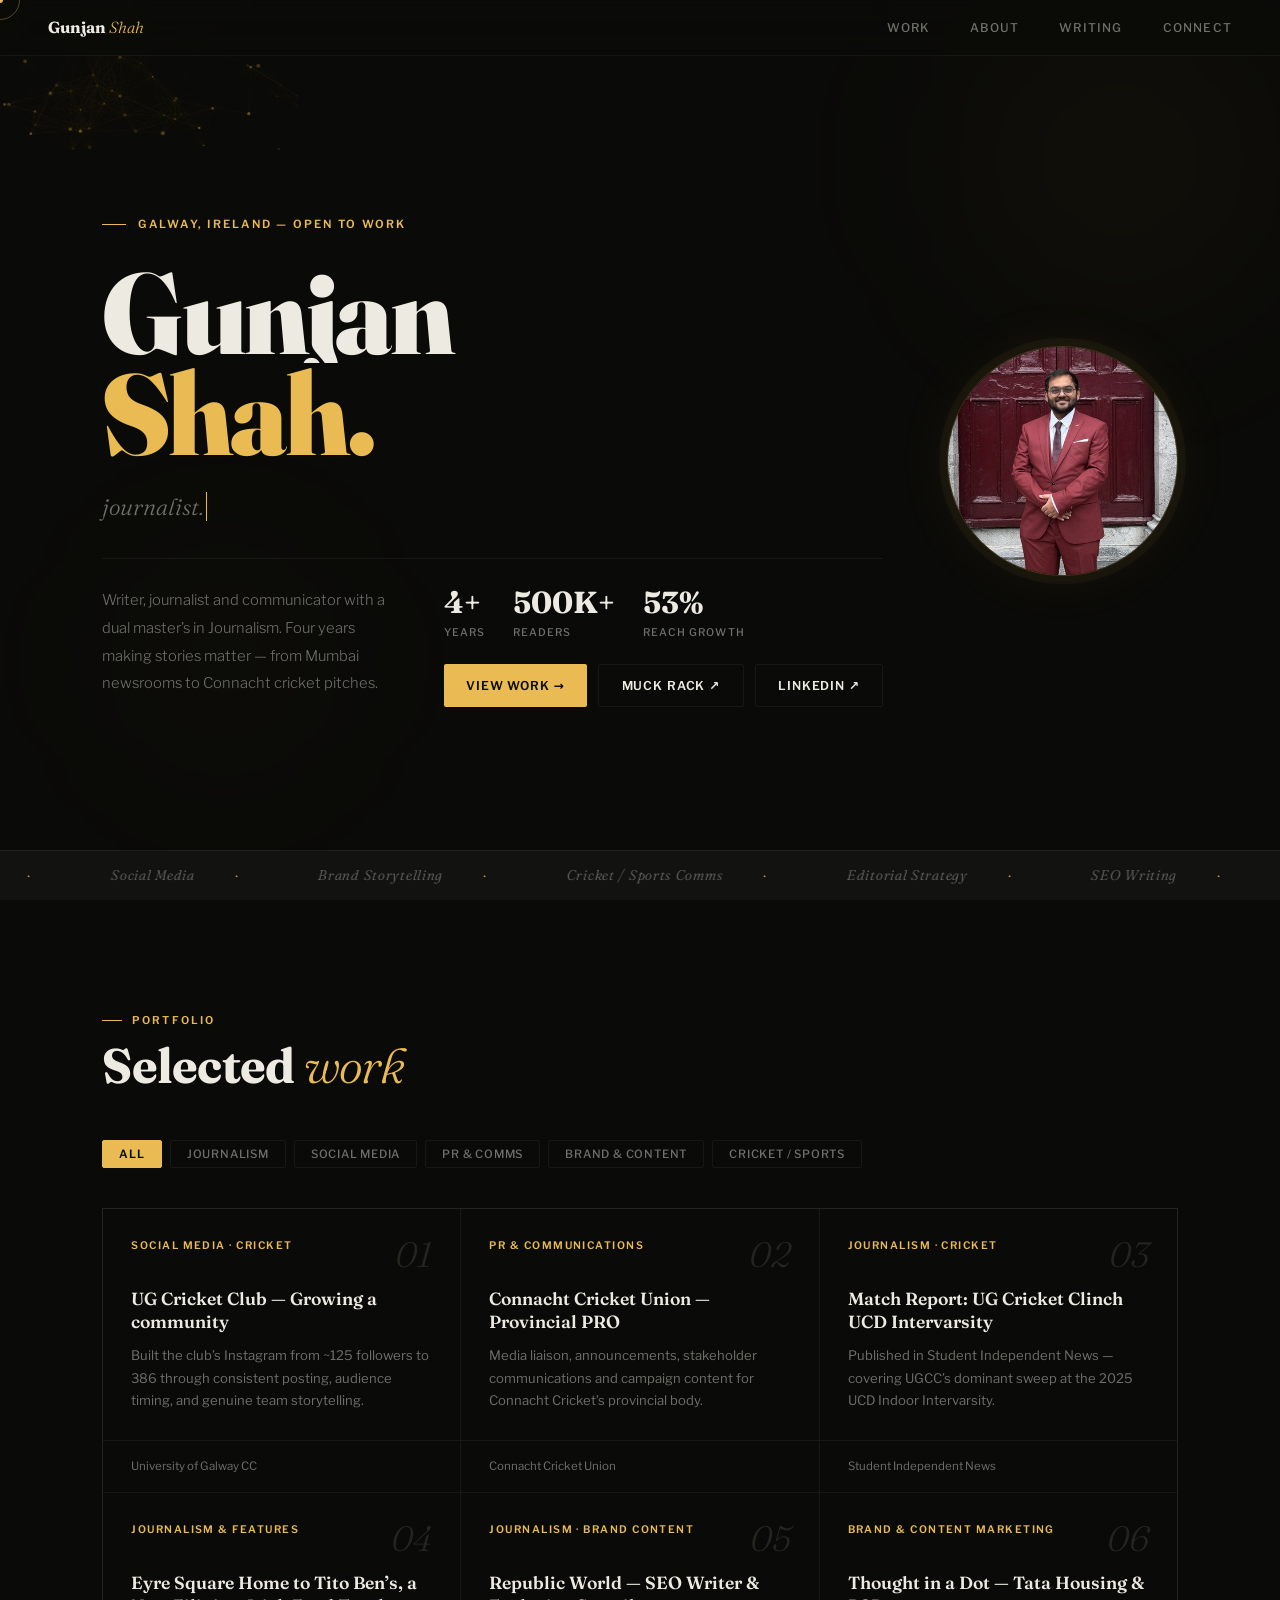
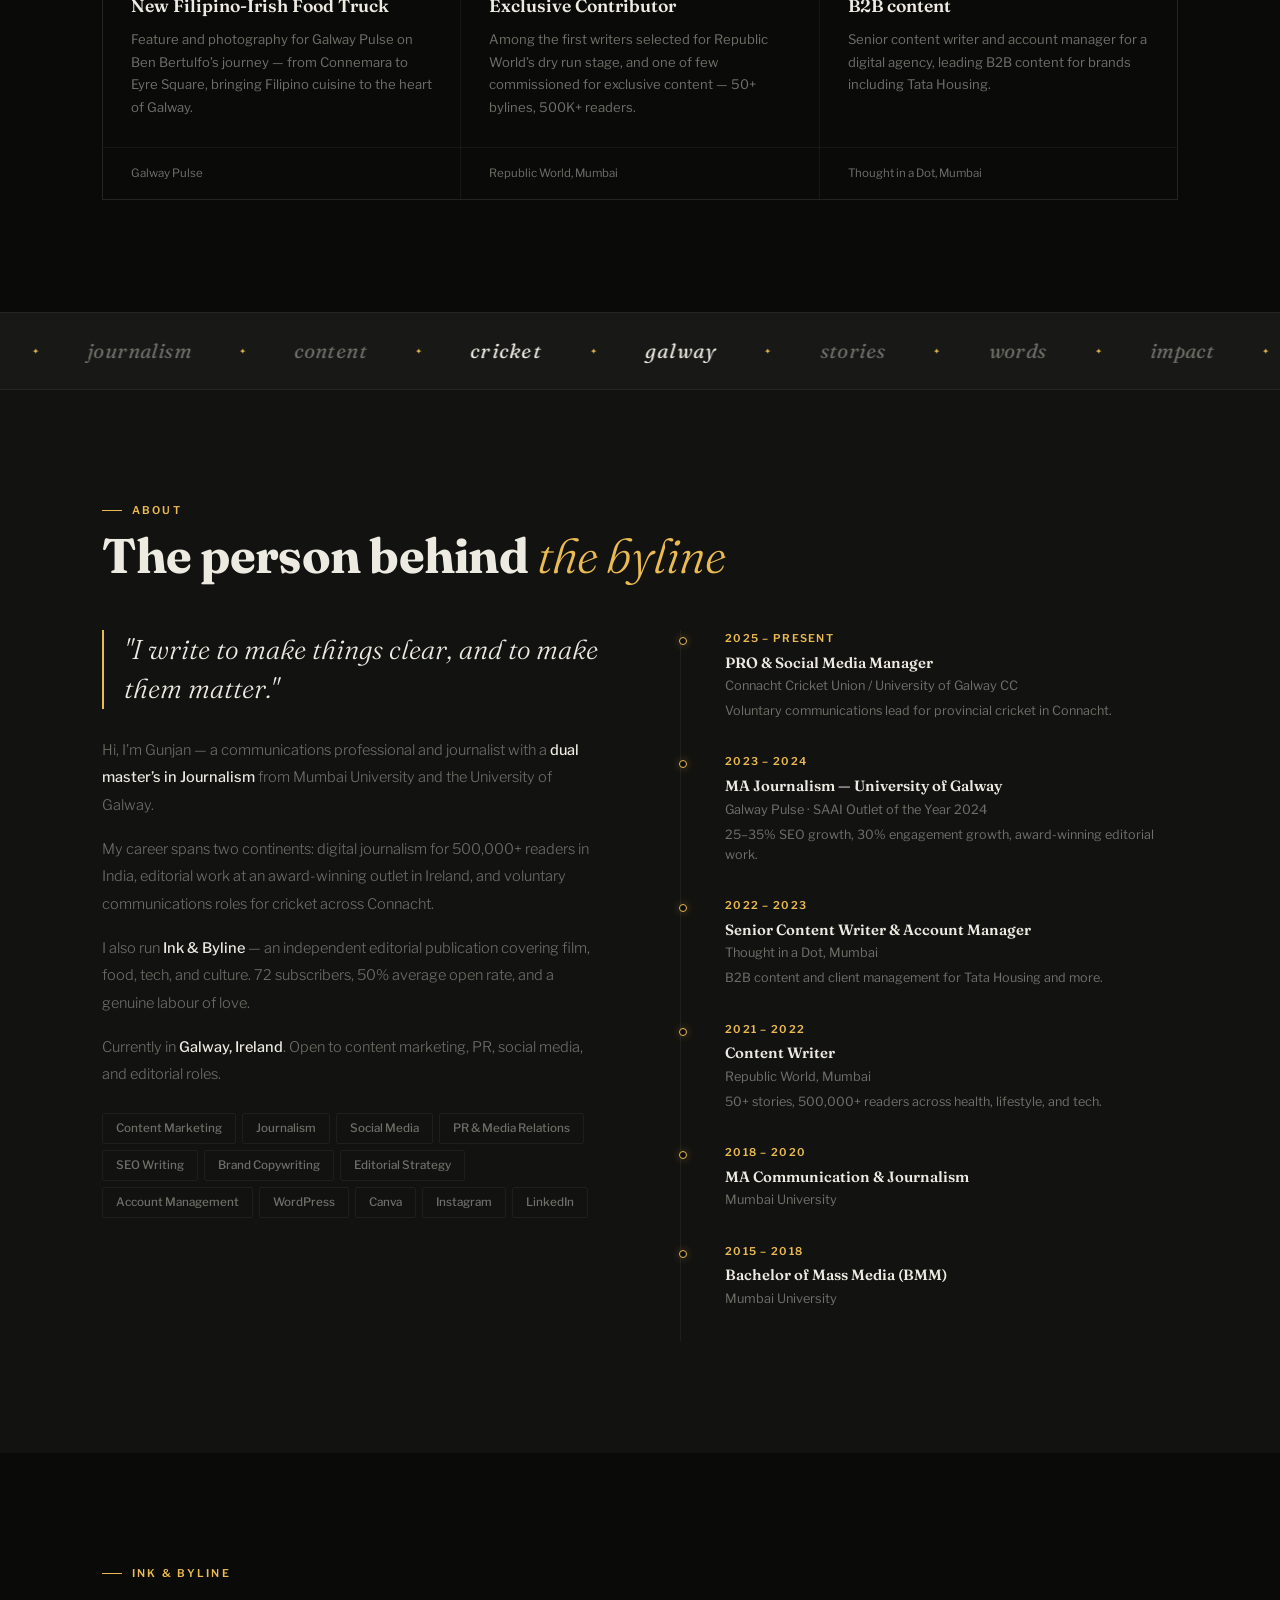
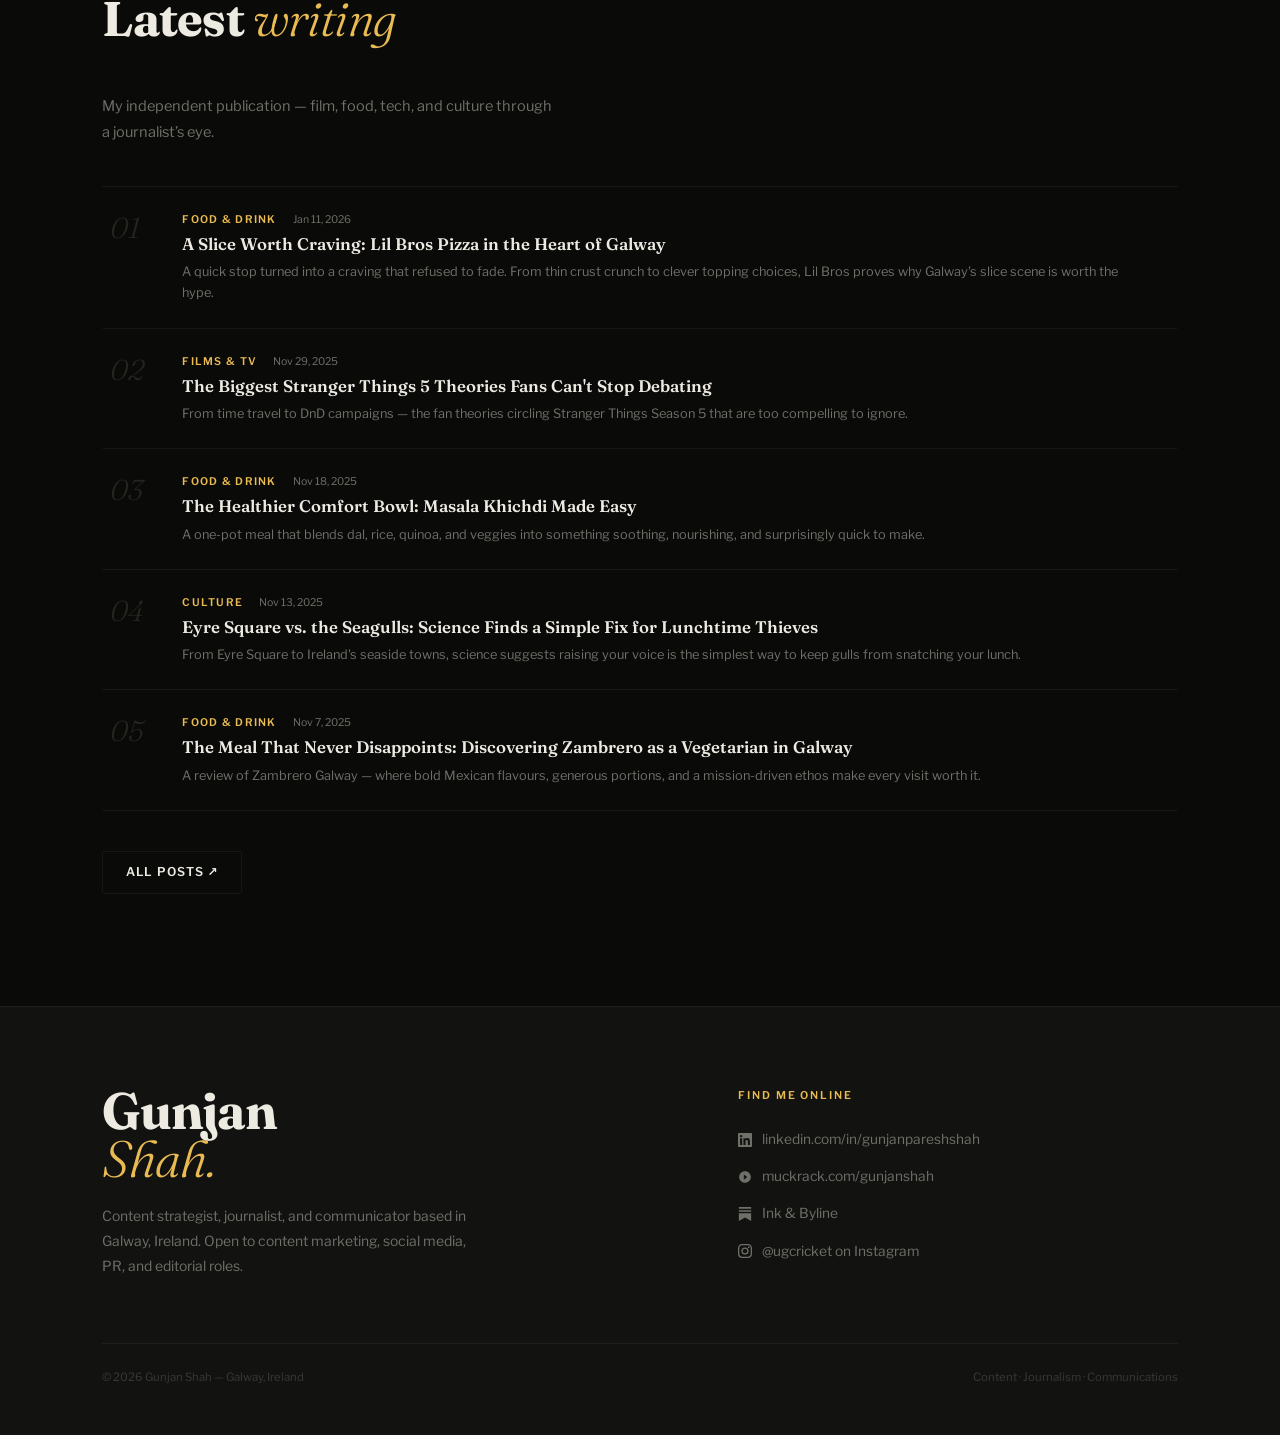
==== commit fc679382: "Rename gunjan_shah_portfolio_final.html to index.html" ====
--- a/index.html
+++ b/index.html
@@ -186,11 +186,11 @@
 .tl-desc{font-size:.79rem;color:var(--mid);line-height:1.6;}
 
 /* STATEMENT BAND */
-.statement-wrap{overflow:hidden;padding:3.5rem 0;background:var(--s2);border-top:1px solid var(--rule);border-bottom:1px solid var(--rule);}
-.statement-track{display:flex;white-space:nowrap;will-change:transform;}
-.statement-item{font-family:var(--serif);font-weight:900;font-style:italic;font-size:clamp(3rem,6vw,5.5rem);line-height:1;padding:0 2rem;color:var(--faint);display:inline-block;transition:color .3s;letter-spacing:-.02em;}
-.statement-item.lit{color:var(--white);}
-.statement-item.gd{color:var(--gold)!important;}
+.statement-wrap{overflow:hidden;padding:1.75rem 0;background:var(--s2);border-top:1px solid var(--rule);border-bottom:1px solid var(--rule);}
+.statement-track{display:flex;white-space:nowrap;will-change:transform;align-items:center;}
+.statement-item{font-family:var(--serif);font-weight:400;font-style:italic;font-size:clamp(1rem,1.6vw,1.4rem);line-height:1;padding:0 1.5rem;color:var(--mid);display:inline-block;transition:color .35s,letter-spacing .35s;letter-spacing:.02em;}
+.statement-item.lit{color:var(--white);letter-spacing:.06em;}
+.statement-item.gd{color:var(--gold)!important;font-size:.5rem;vertical-align:middle;font-style:normal;}
 
 /* FEED */
 .feed-list{display:flex;flex-direction:column;border-top:1px solid var(--rule);}
@@ -321,11 +321,11 @@
       <div class="card-inner"><div class="card-hd"><div class="card-cat">Journalism &amp; Features</div><div class="card-idx">04</div></div><div class="card-title">Eyre Square Home to Tito Ben&rsquo;s, a New Filipino-Irish Food Truck</div><div class="card-desc">Feature and photography for Galway Pulse on Ben Bertulfo&rsquo;s journey — from Connemara to Eyre Square, bringing Filipino cuisine to the heart of Galway.</div></div>
       <div class="card-foot"><span>Galway Pulse</span><span class="card-cta">Open &#8594;</span></div>
     </div></div>
-    <div class="cw" data-cat="journalism brand"><div class="work-card" data-title="Republic World — Digital Journalism at Scale" data-org="Republic World · Mumbai, India" data-tag="Journalism · Brand Content" data-brief="Joined Republic World as an SEO content writer covering health, lifestyle, beauty, skincare, entertainment, technology, and science for one of India's largest national news platforms." data-what="Was among the first writers selected for the dry run stage — one of few to get an article live on the website during initial testing. Also among a select group commissioned to write exclusive articles for the brand. Produced 50+ SEO-optimised pieces calibrated to trending searches and editorial priorities under tight deadlines." data-result="Reached 500,000+ readers across published work, with exclusive bylines that went beyond standard content output to represent the brand's editorial voice." data-stats='[["500K+","Readers reached"],["50+","Stories published"],["Exclusive","Byline status"]]' data-link="https://muckrack.com/gunjanshah">
+    <div class="cw" data-cat="journalism brand"><div class="work-card" data-title="Republic World — Digital Journalism at Scale" data-org="Republic World · Mumbai, India" data-tag="Journalism · Brand Content" data-brief="Joined Republic World as an SEO content writer covering health, lifestyle, beauty, skincare, entertainment, technology, and science for one of India's largest national news platforms." data-what="Was among the first writers selected for the dry run stage — one of few to get an article live on the website during initial testing. Also among a select group commissioned to write exclusive articles for the brand. Produced 50+ SEO-optimised pieces calibrated to trending searches and editorial priorities under tight deadlines." data-result="Reached 500,000+ readers across published work, with exclusive bylines that went beyond standard content output to represent the brand's editorial voice." data-stats='[["500K+","Readers reached"],["50+","Stories published"],["Exclusive","Byline status"]]' data-link="republic-world.html">
       <div class="card-inner"><div class="card-hd"><div class="card-cat">Journalism · Brand Content</div><div class="card-idx">05</div></div><div class="card-title">Republic World — SEO Writer &amp; Exclusive Contributor</div><div class="card-desc">Among the first writers selected for Republic World&rsquo;s dry run stage, and one of few commissioned for exclusive content — 50+ bylines, 500K+ readers.</div></div>
       <div class="card-foot"><span>Republic World, Mumbai</span><span class="card-cta">Open &#8594;</span></div>
     </div></div>
-    <div class="cw" data-cat="brand"><div class="work-card" data-title="Thought in a Dot — B2B Content & Account Management" data-org="Thought in a Dot · Mumbai, India" data-tag="Brand & Content Marketing" data-brief="Senior content writer and account manager at a Mumbai-based digital agency, handling B2B accounts including Tata Housing." data-what="Led content strategy and copywriting for real estate and corporate accounts. Managed client relationships and oversaw quality and timeliness of deliverables." data-result="Sustained content delivery including Tata Housing — account management, brand voice, and editorial QA." data-stats='[["Tata Housing","Key account"],["B2B","Sector focus"],["Mumbai","Location"]]' data-link="https://muckrack.com/gunjanshah">
+    <div class="cw" data-cat="brand"><div class="work-card" data-title="Thought in a Dot — B2B Content & Account Management" data-org="Thought in a Dot · Mumbai, India" data-tag="Brand & Content Marketing" data-brief="Senior content writer and account manager at Thought in a Dot, a Mumbai-based digital agency, handling B2B accounts including Tata Housing — India's largest real estate developer — from February to November 2022." data-what="Managed Tata Housing's social media presence across platforms, writing and scheduling content that aligned with the brand's positioning in the Indian real estate market. Handled the full content lifecycle: brief, copy, approval, and publishing. Also led copywriting and account management for other B2B clients at the agency, overseeing quality and timeliness of deliverables across accounts." data-result="Nine months of sustained social media and content output for one of India's most recognised real estate brands, building cross-functional skills in brand voice, client management, and B2B editorial strategy." data-stats='[["Tata Housing","Key account"],["Feb–Nov 2022","Tenure"],["Social Media + Copy","Scope"]]' data-link="">
       <div class="card-inner"><div class="card-hd"><div class="card-cat">Brand &amp; Content Marketing</div><div class="card-idx">06</div></div><div class="card-title">Thought in a Dot — Tata Housing &amp; B2B content</div><div class="card-desc">Senior content writer and account manager for a digital agency, leading B2B content for brands including Tata Housing.</div></div>
       <div class="card-foot"><span>Thought in a Dot, Mumbai</span><span class="card-cta">Open &#8594;</span></div>
     </div></div>
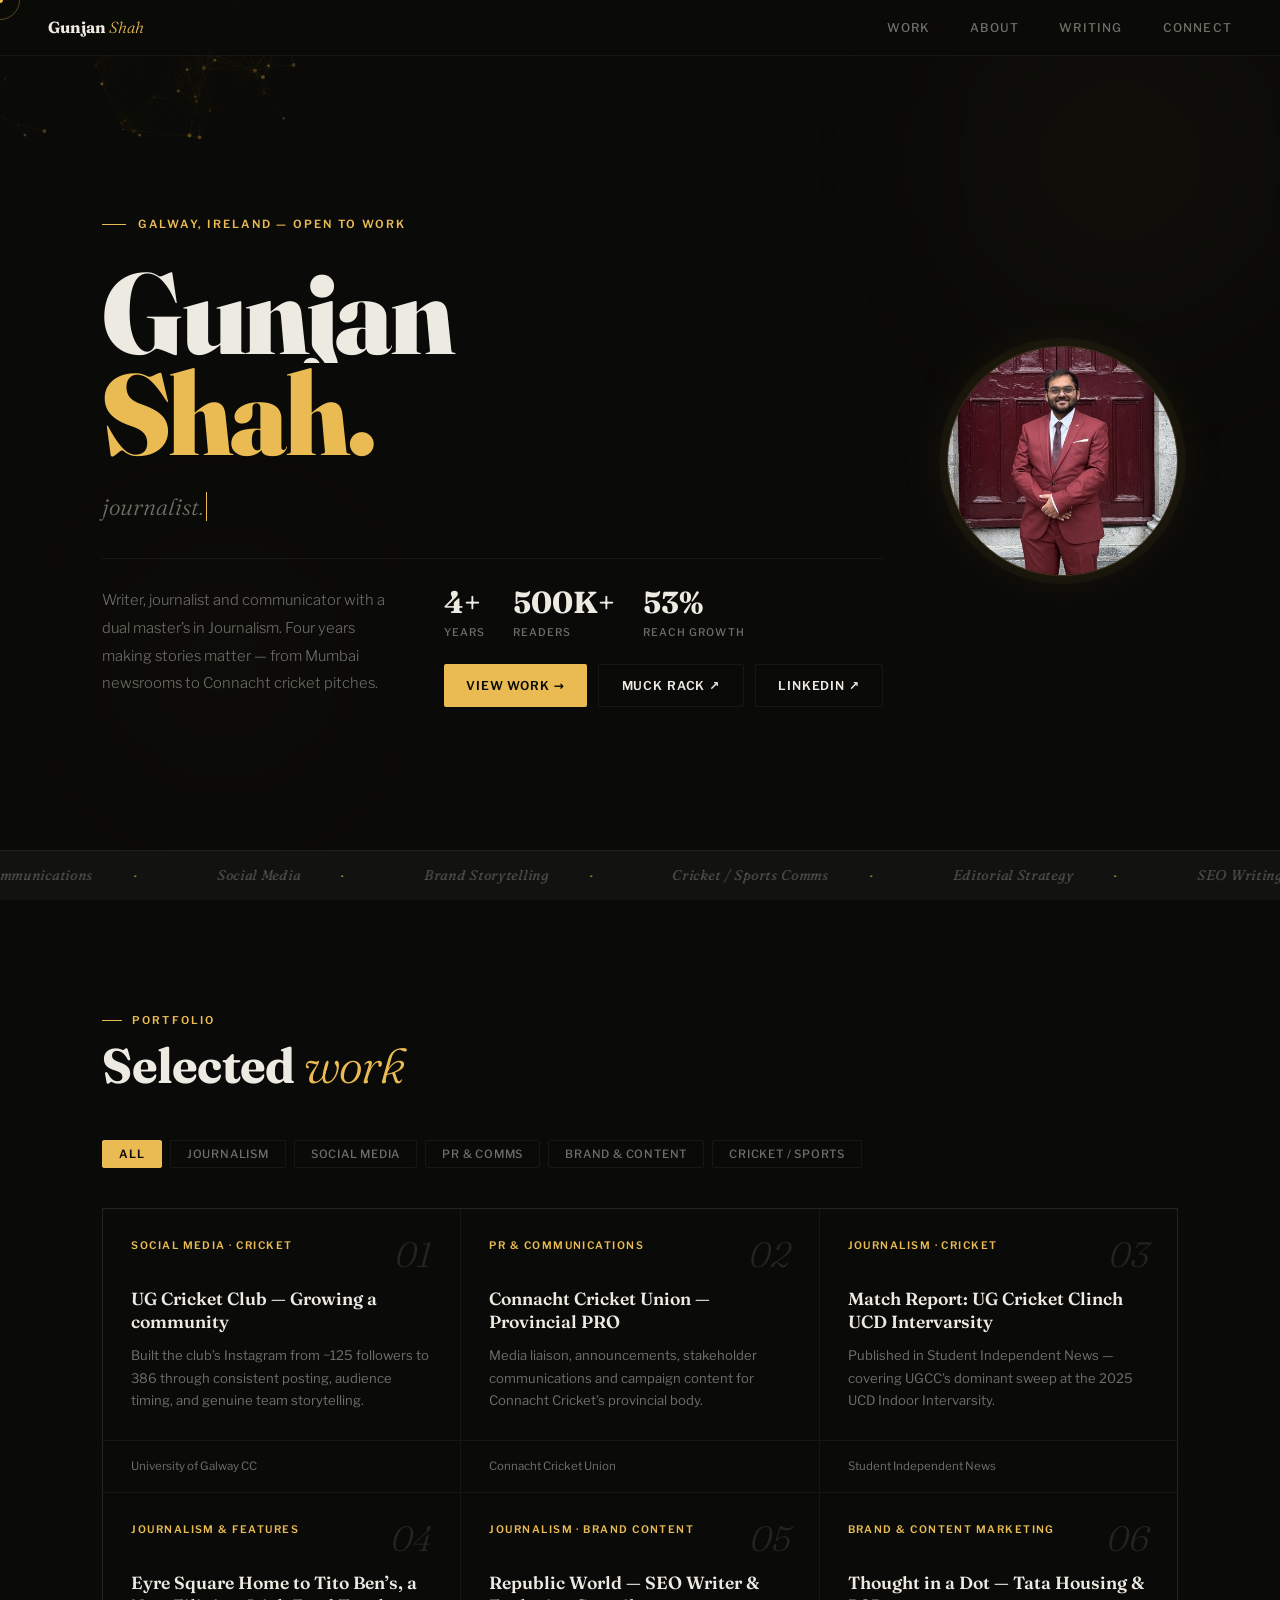
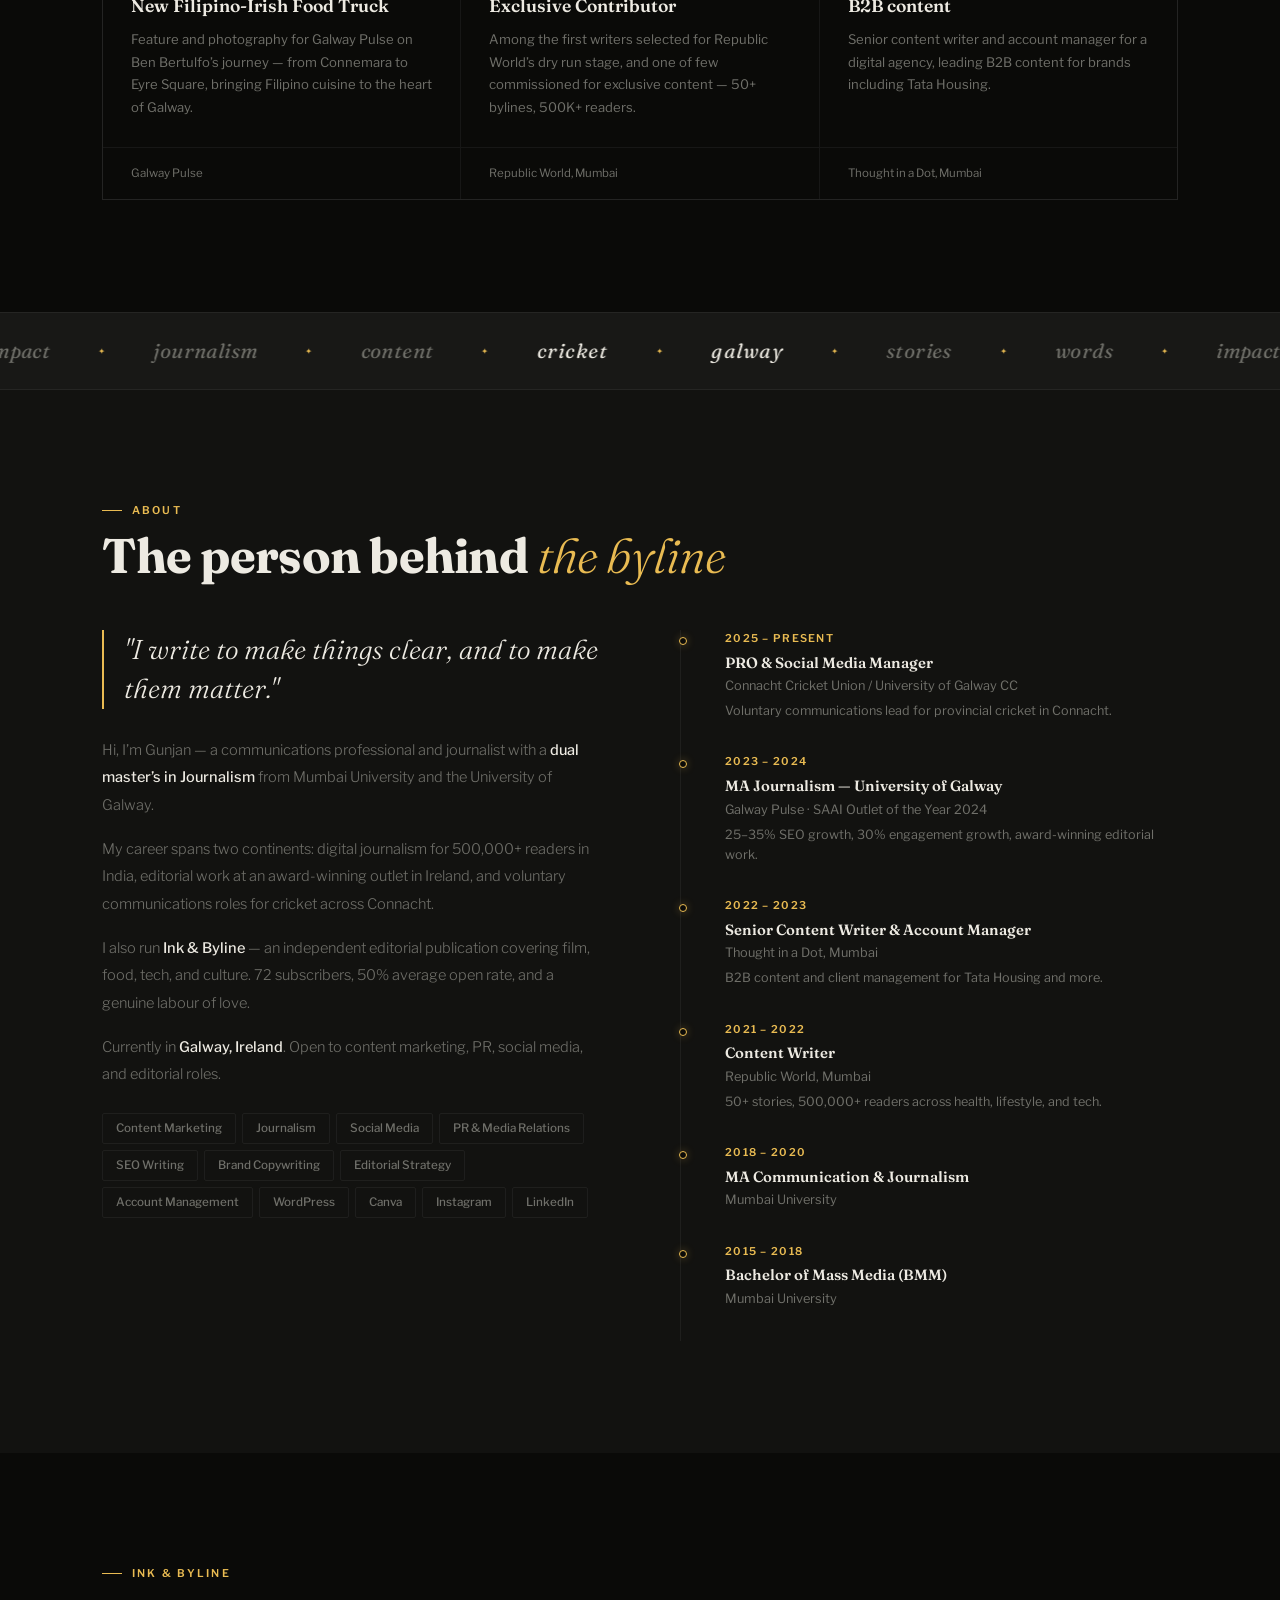
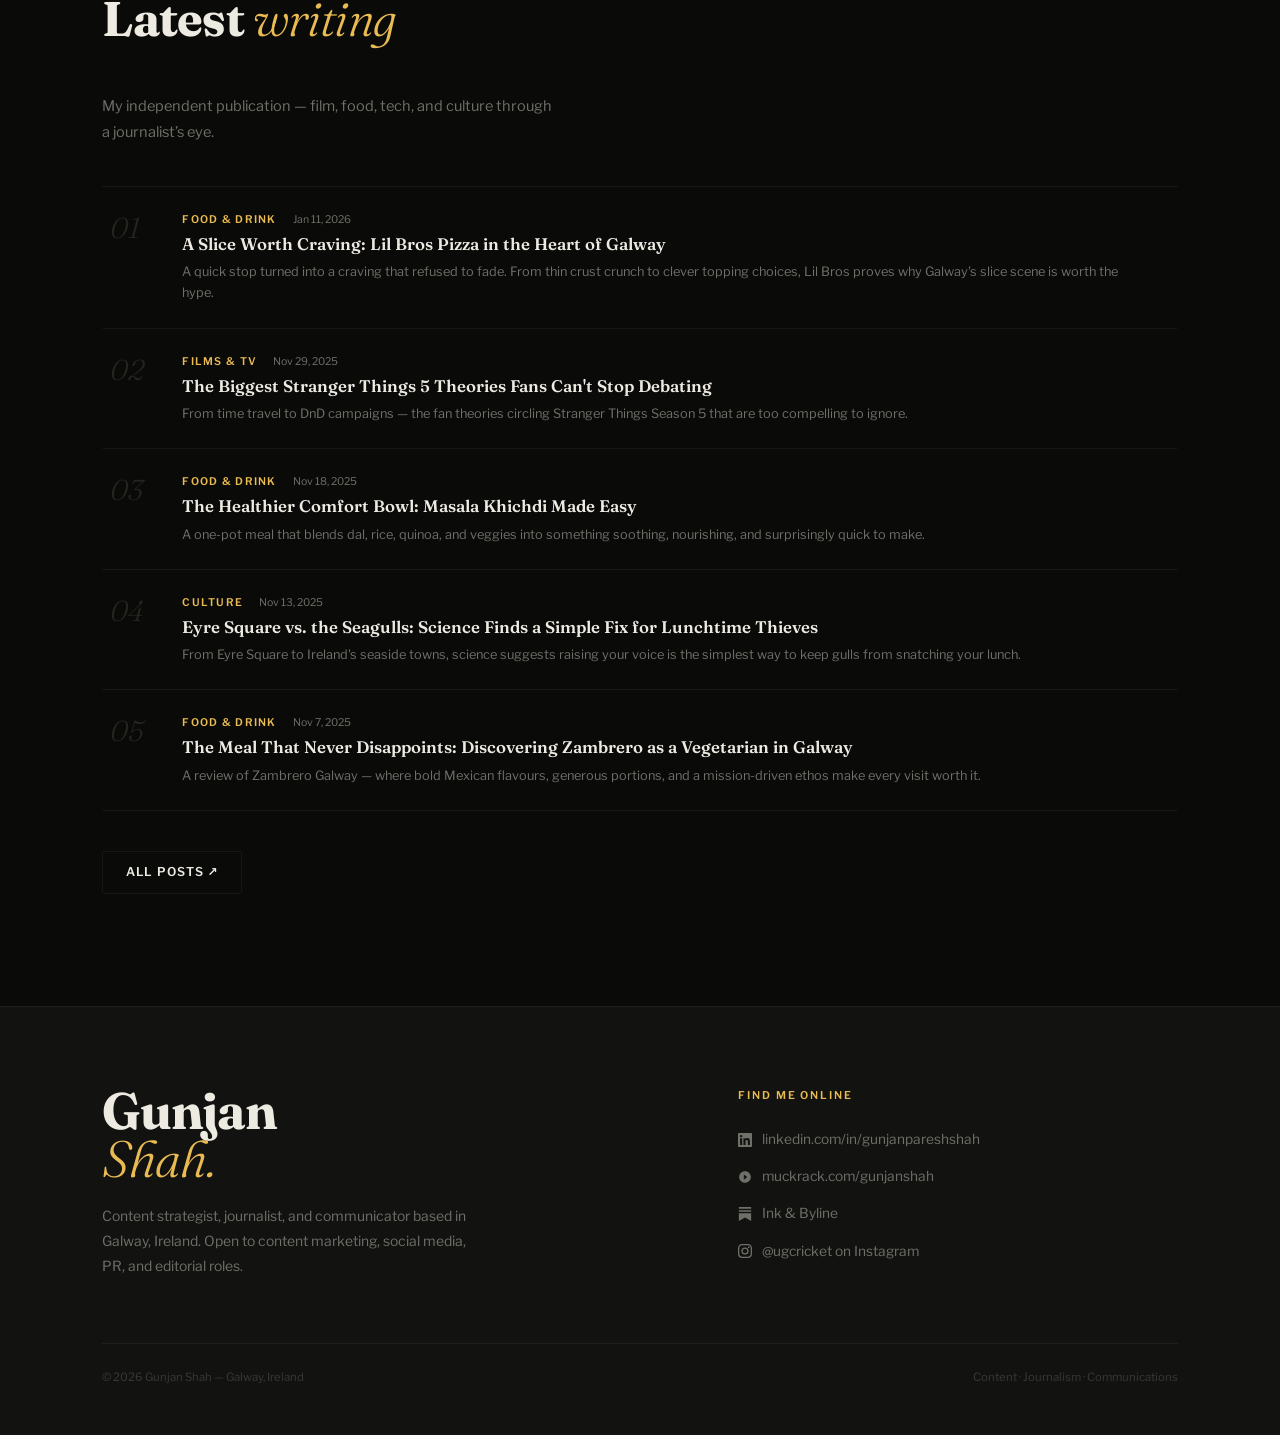
==== commit af46f6ca: "Update index.html" ====
--- a/index.html
+++ b/index.html
@@ -454,7 +454,7 @@
 document.addEventListener('mousemove',e=>{mx=e.clientX;my=e.clientY;});
 (function tick(){
   dot.style.left=mx+'px';dot.style.top=my+'px';
-  rx+=(mx-rx)*.1;ry+=(my-ry)*.1;
+  rx+=(mx-rx)*.80;ry+=(my-ry)*.80;
   ring.style.left=rx+'px';ring.style.top=ry+'px';
   requestAnimationFrame(tick);
 })();
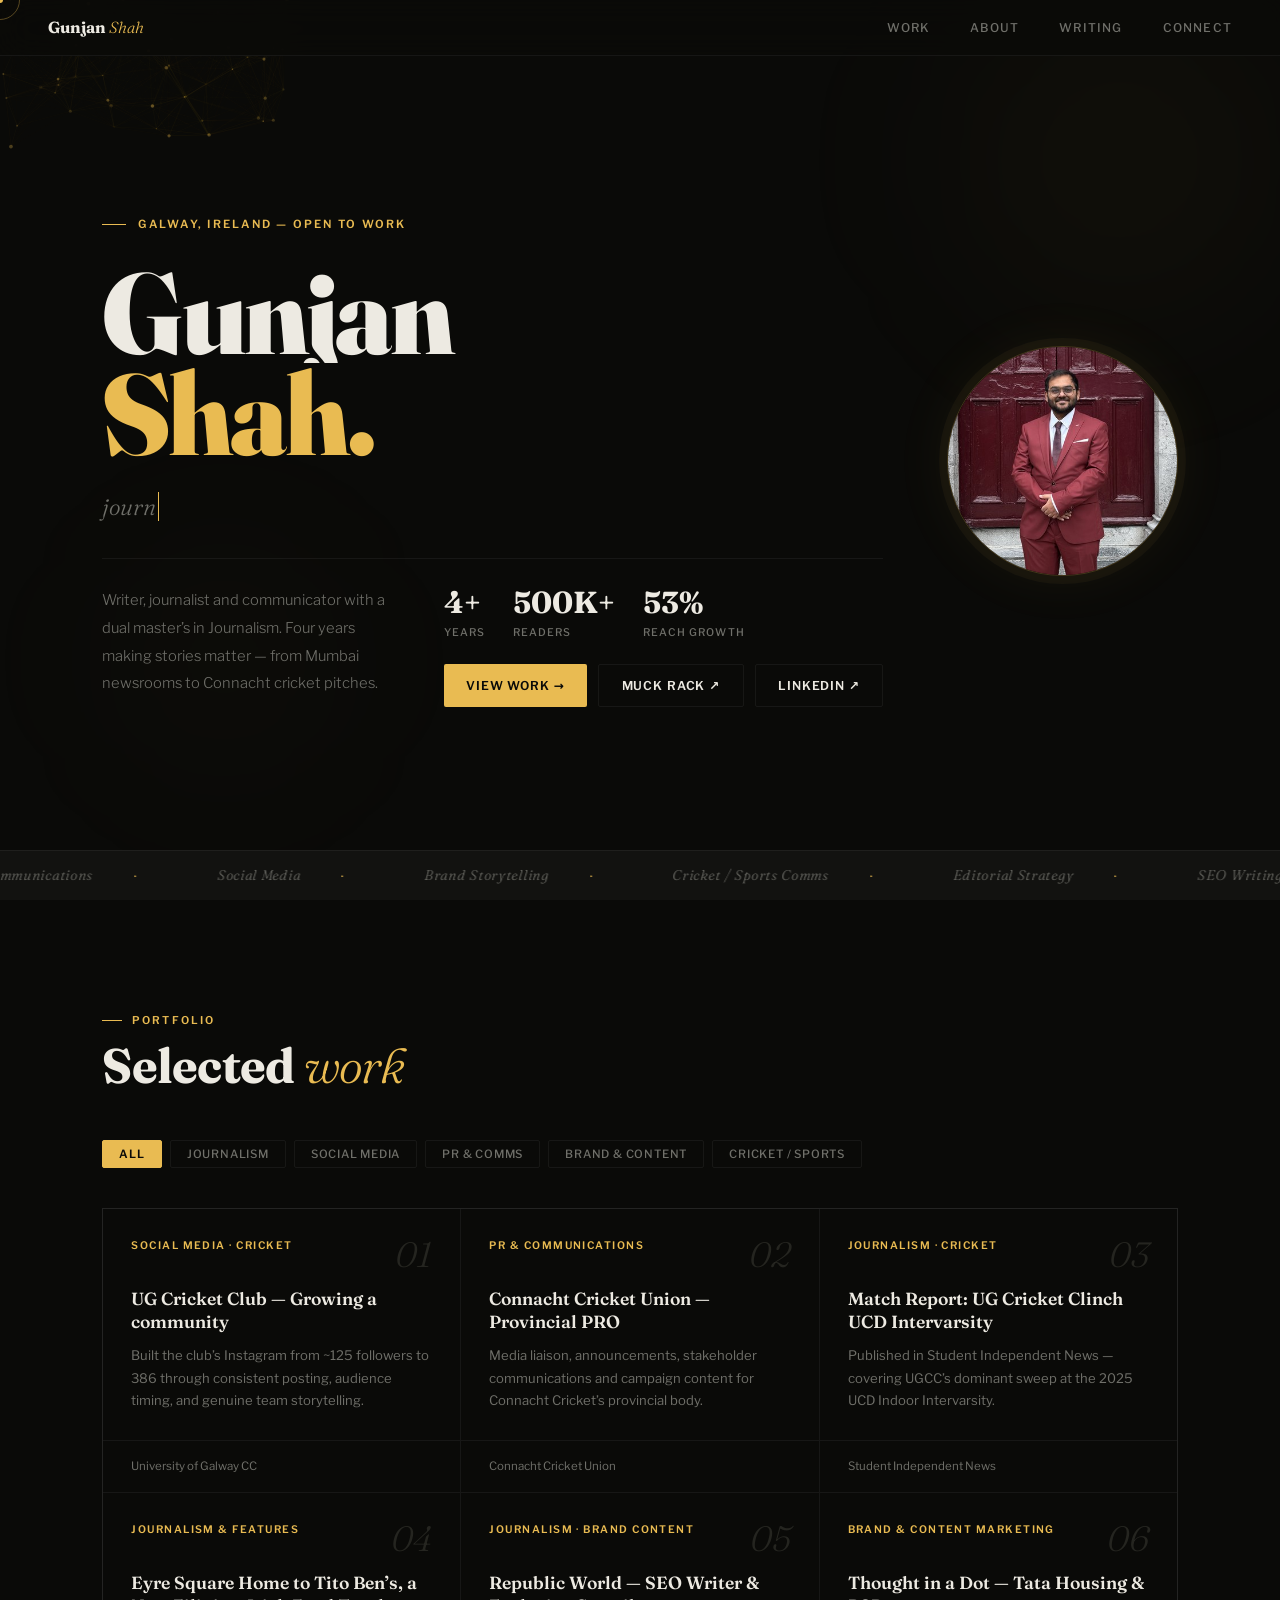
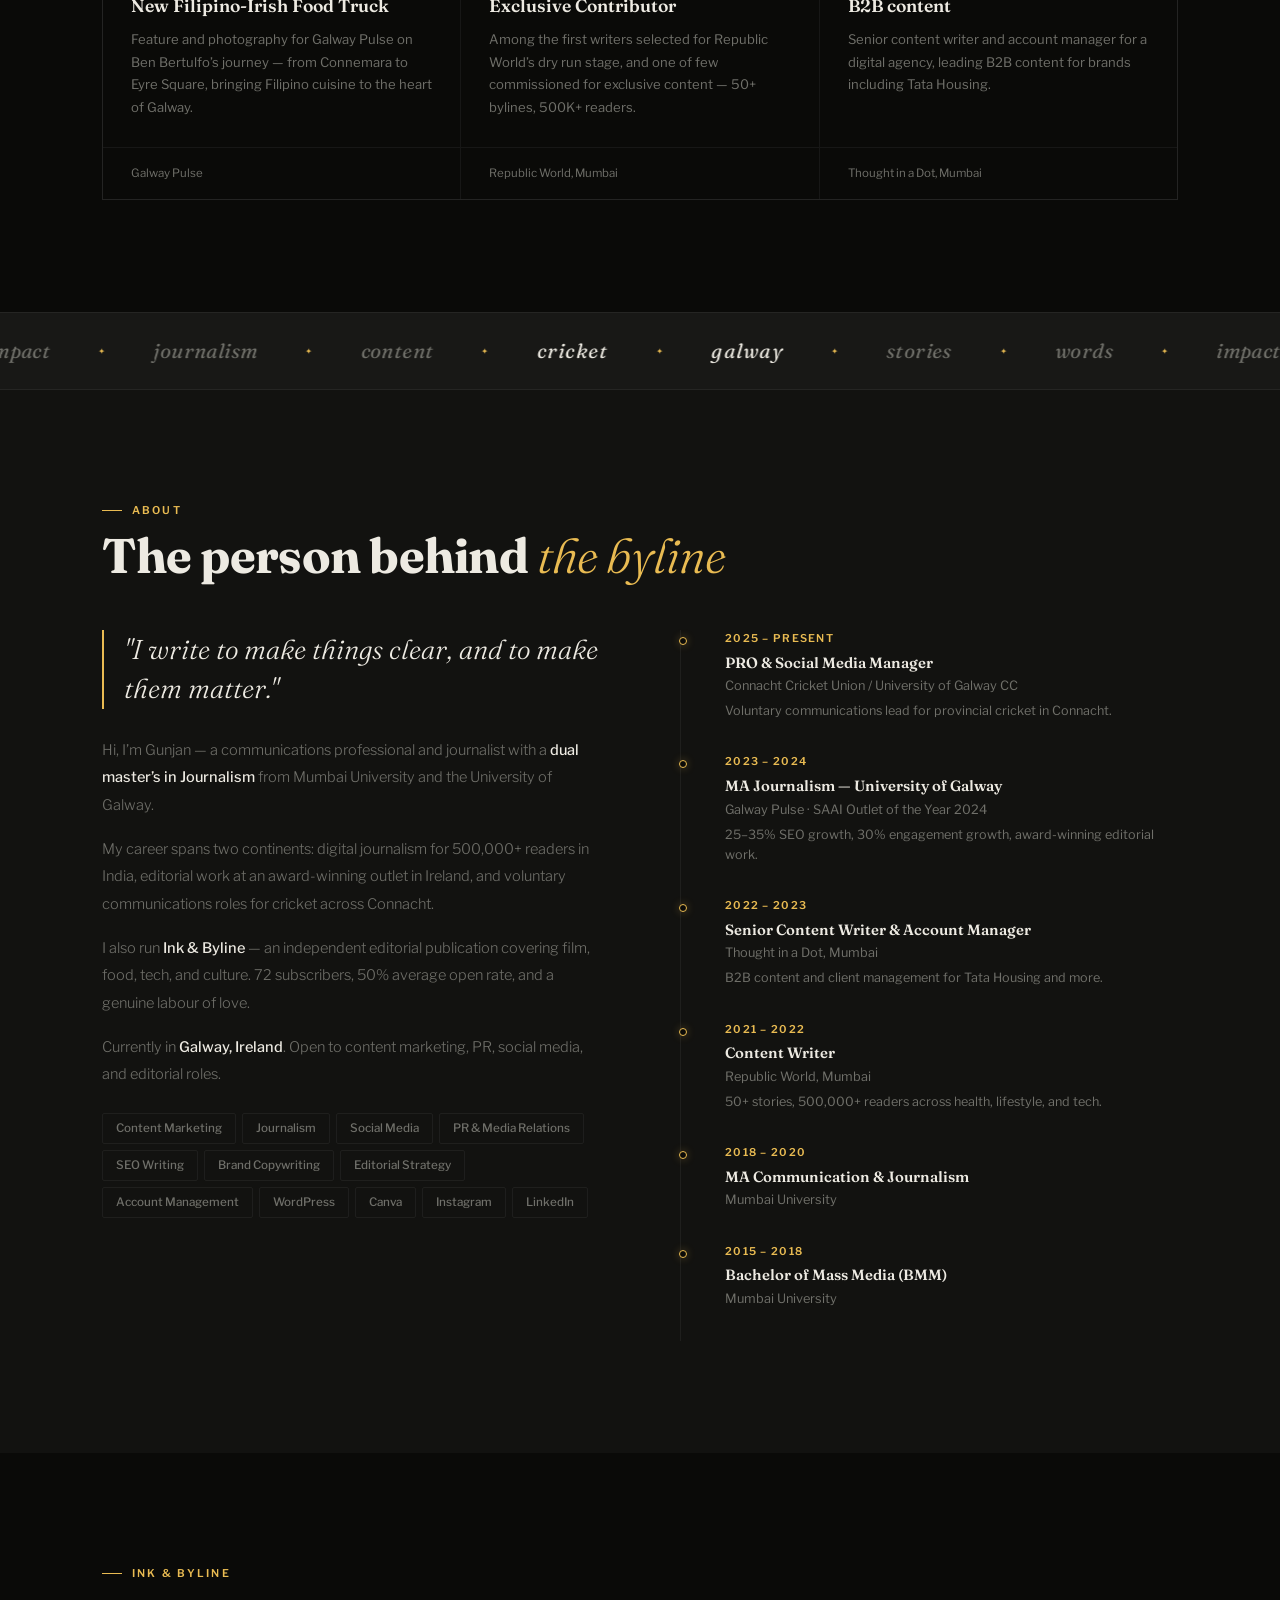
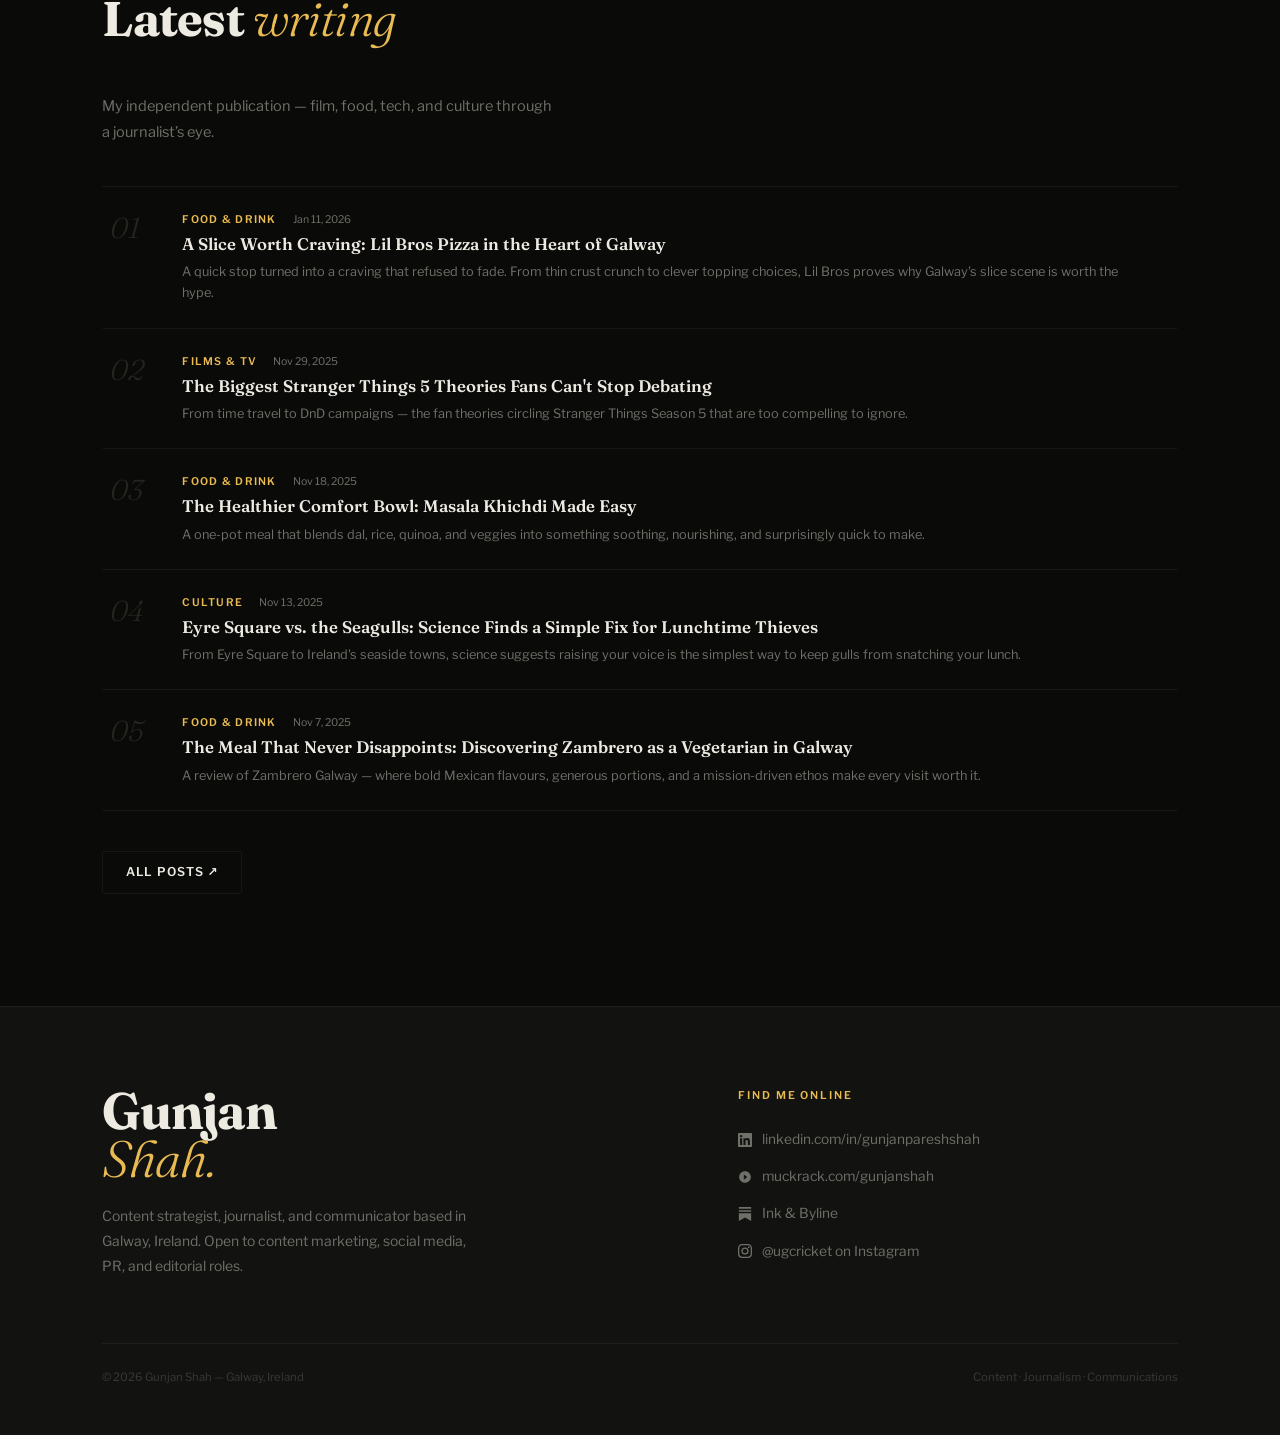
==== commit 1f700d98: "Update index.html" ====
--- a/index.html
+++ b/index.html
@@ -454,7 +454,7 @@
 document.addEventListener('mousemove',e=>{mx=e.clientX;my=e.clientY;});
 (function tick(){
   dot.style.left=mx+'px';dot.style.top=my+'px';
-  rx+=(mx-rx)*.80;ry+=(my-ry)*.80;
+  rx+=(mx-rx)*.99;ry+=(my-ry)*.99;
   ring.style.left=rx+'px';ring.style.top=ry+'px';
   requestAnimationFrame(tick);
 })();
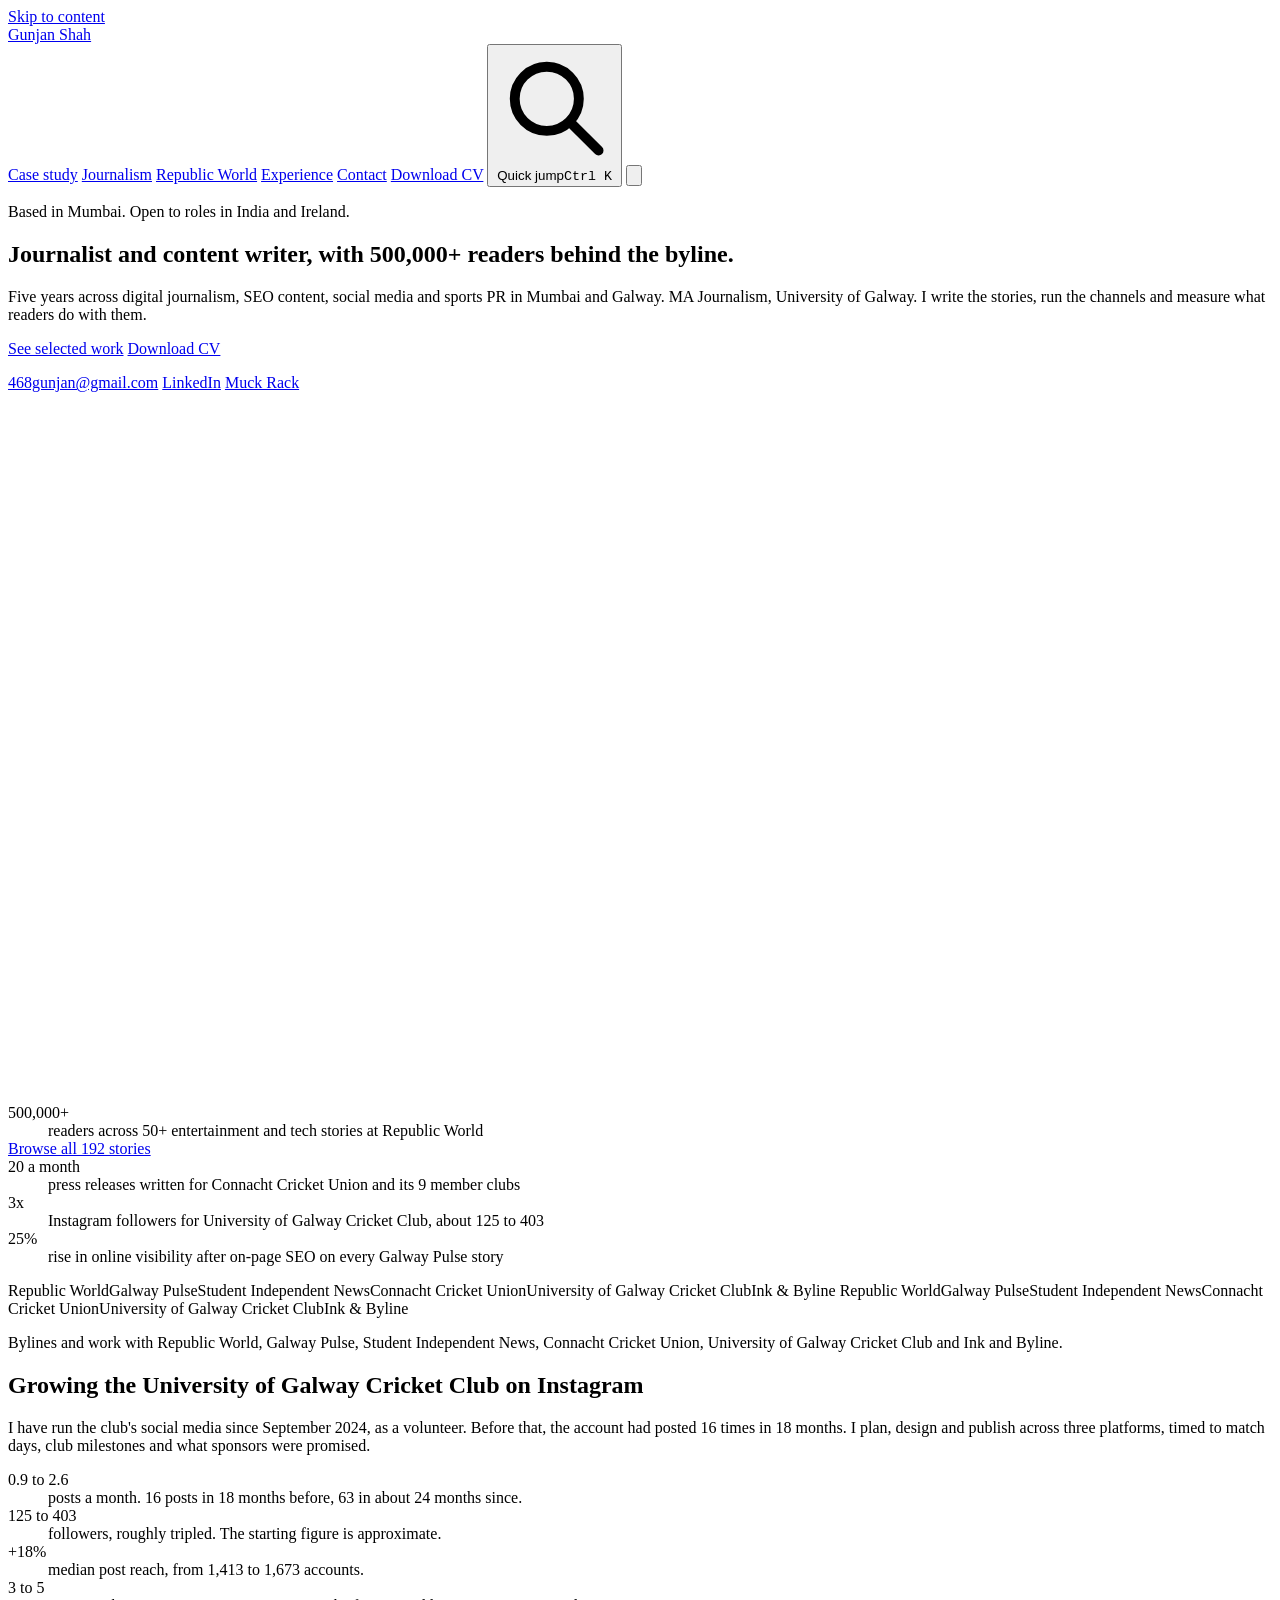
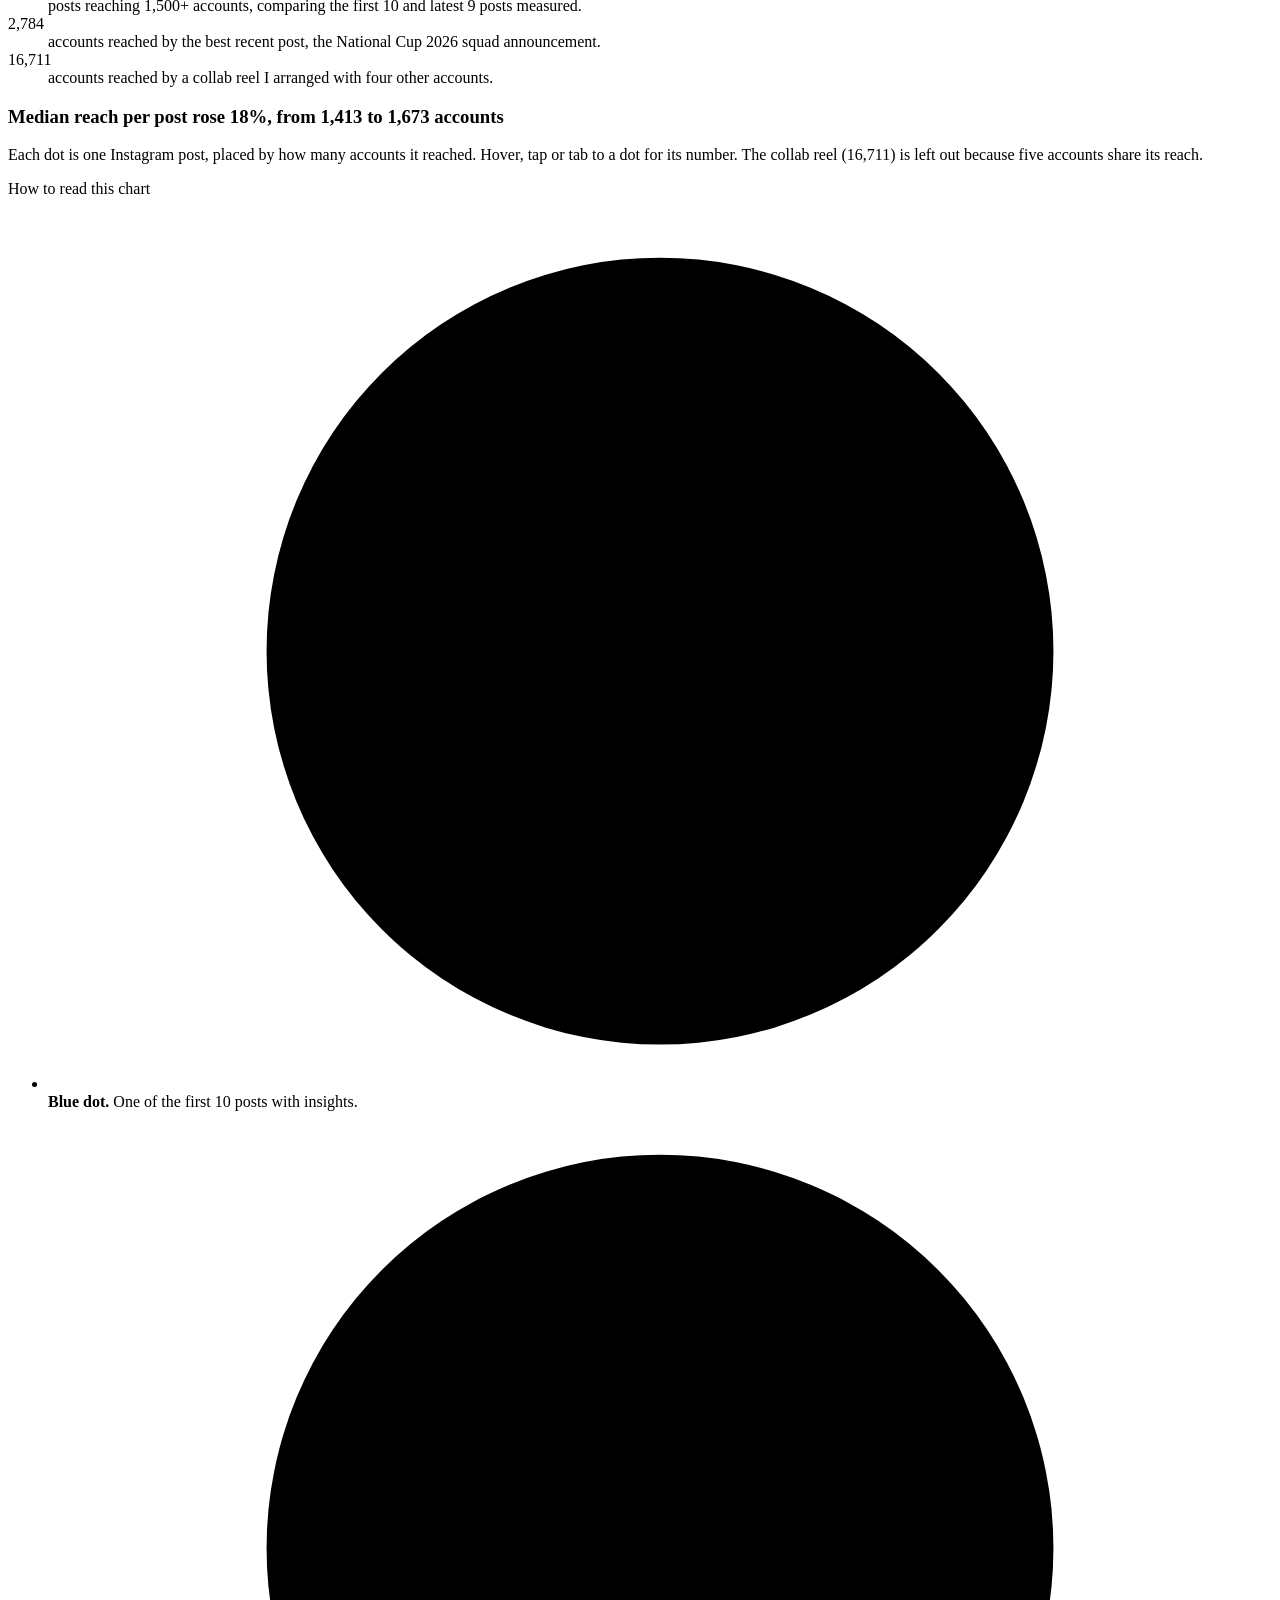
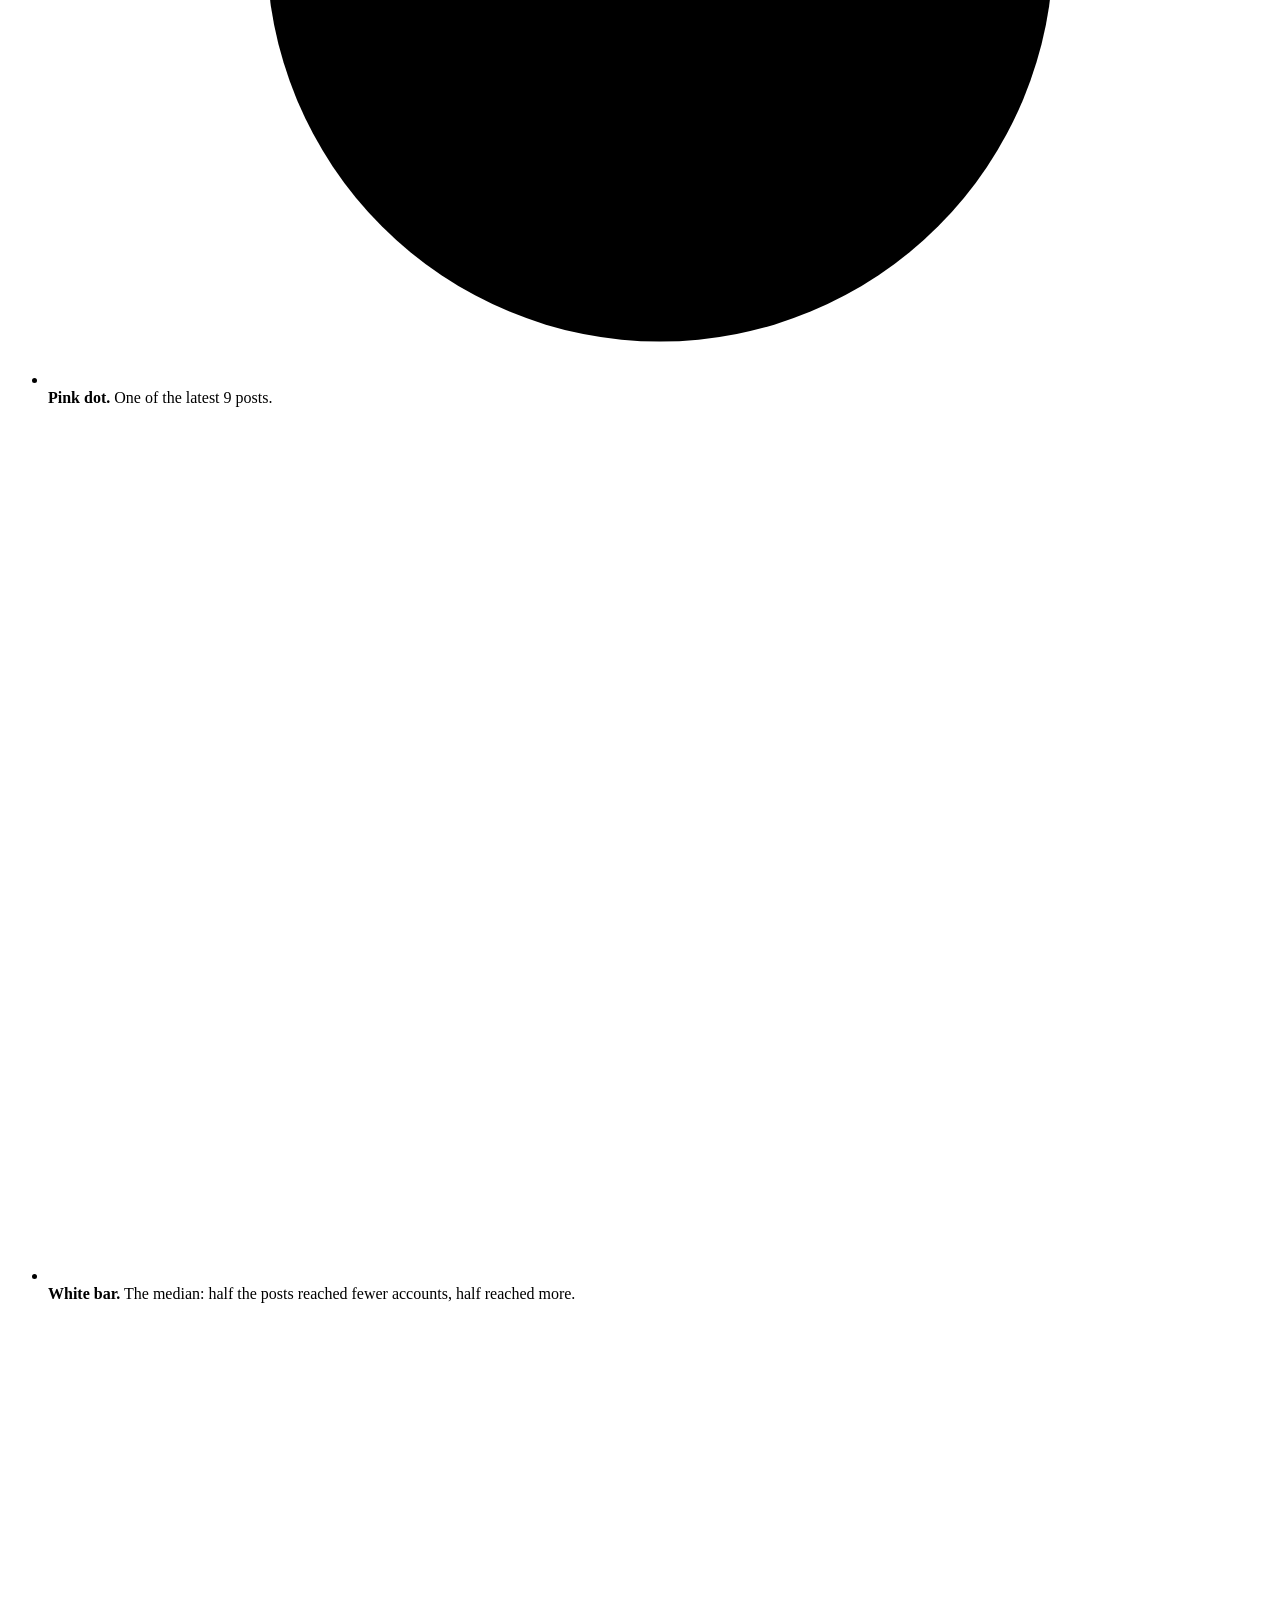
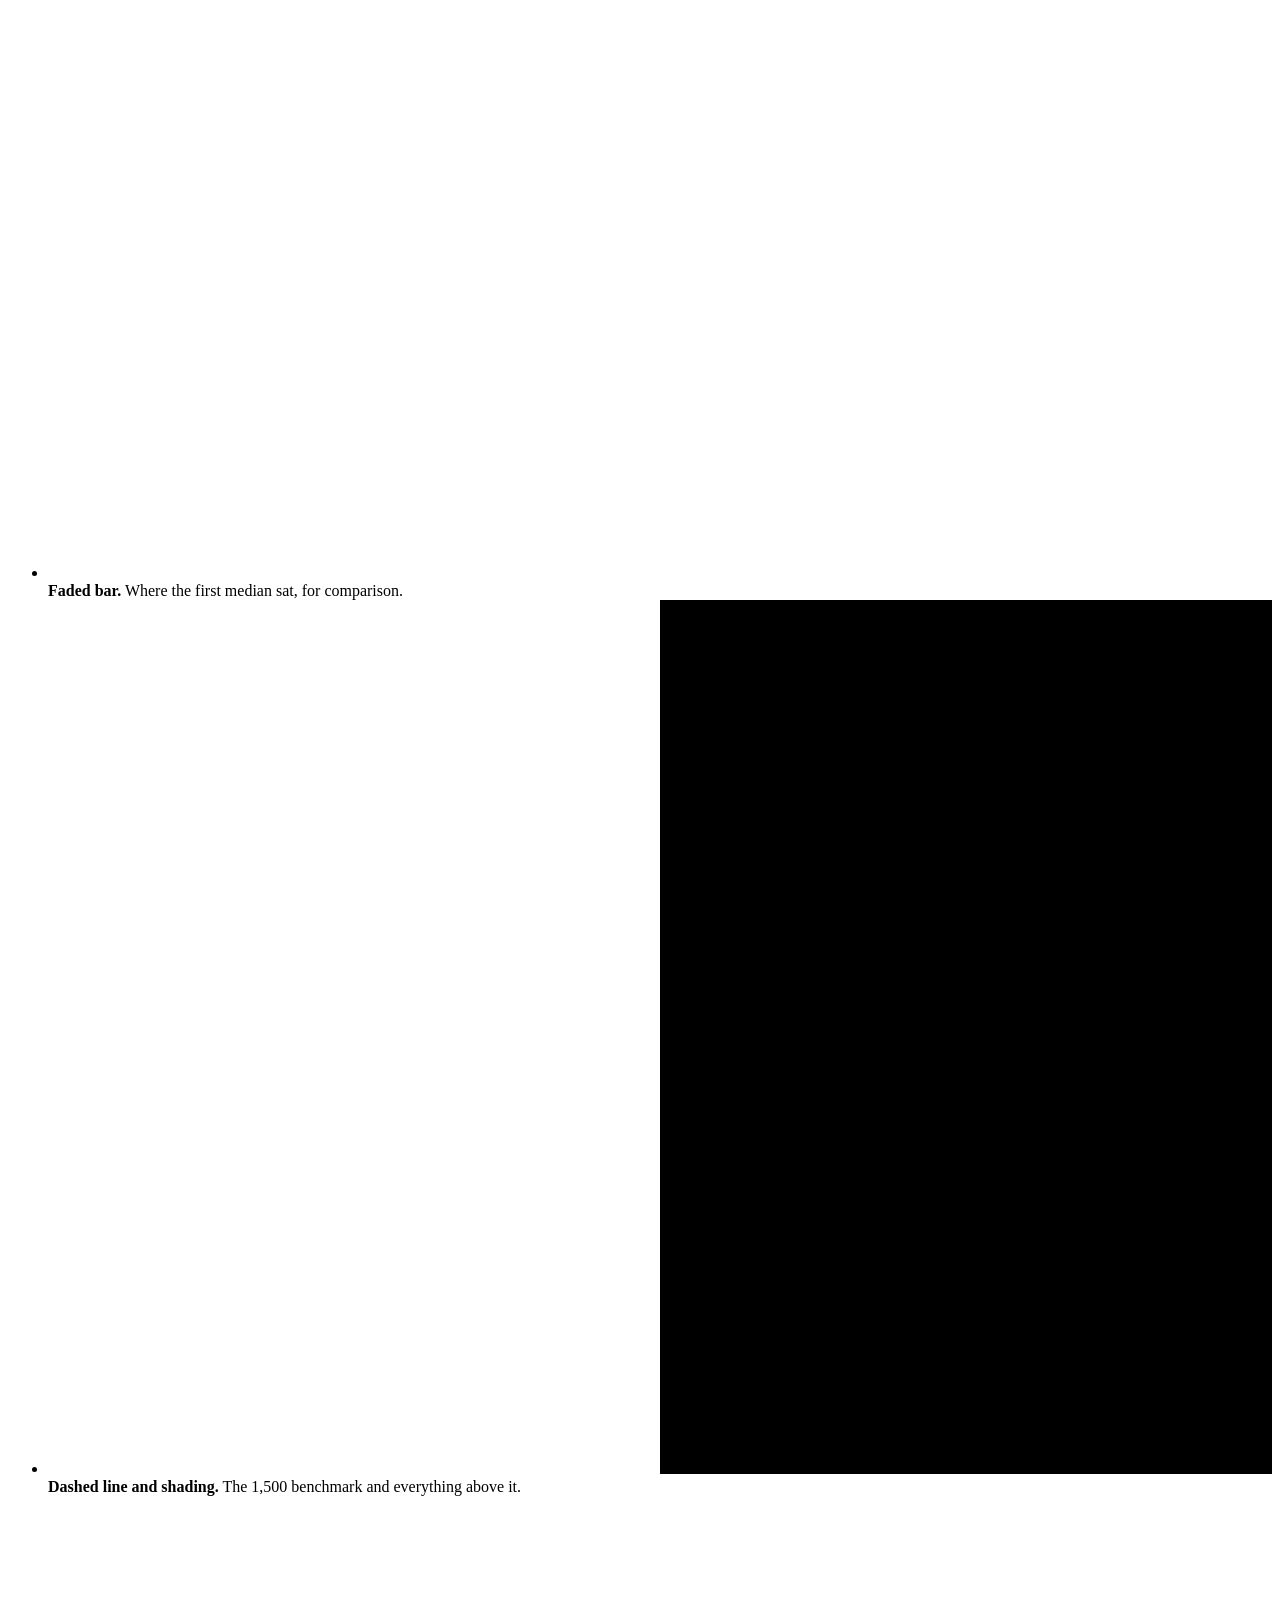
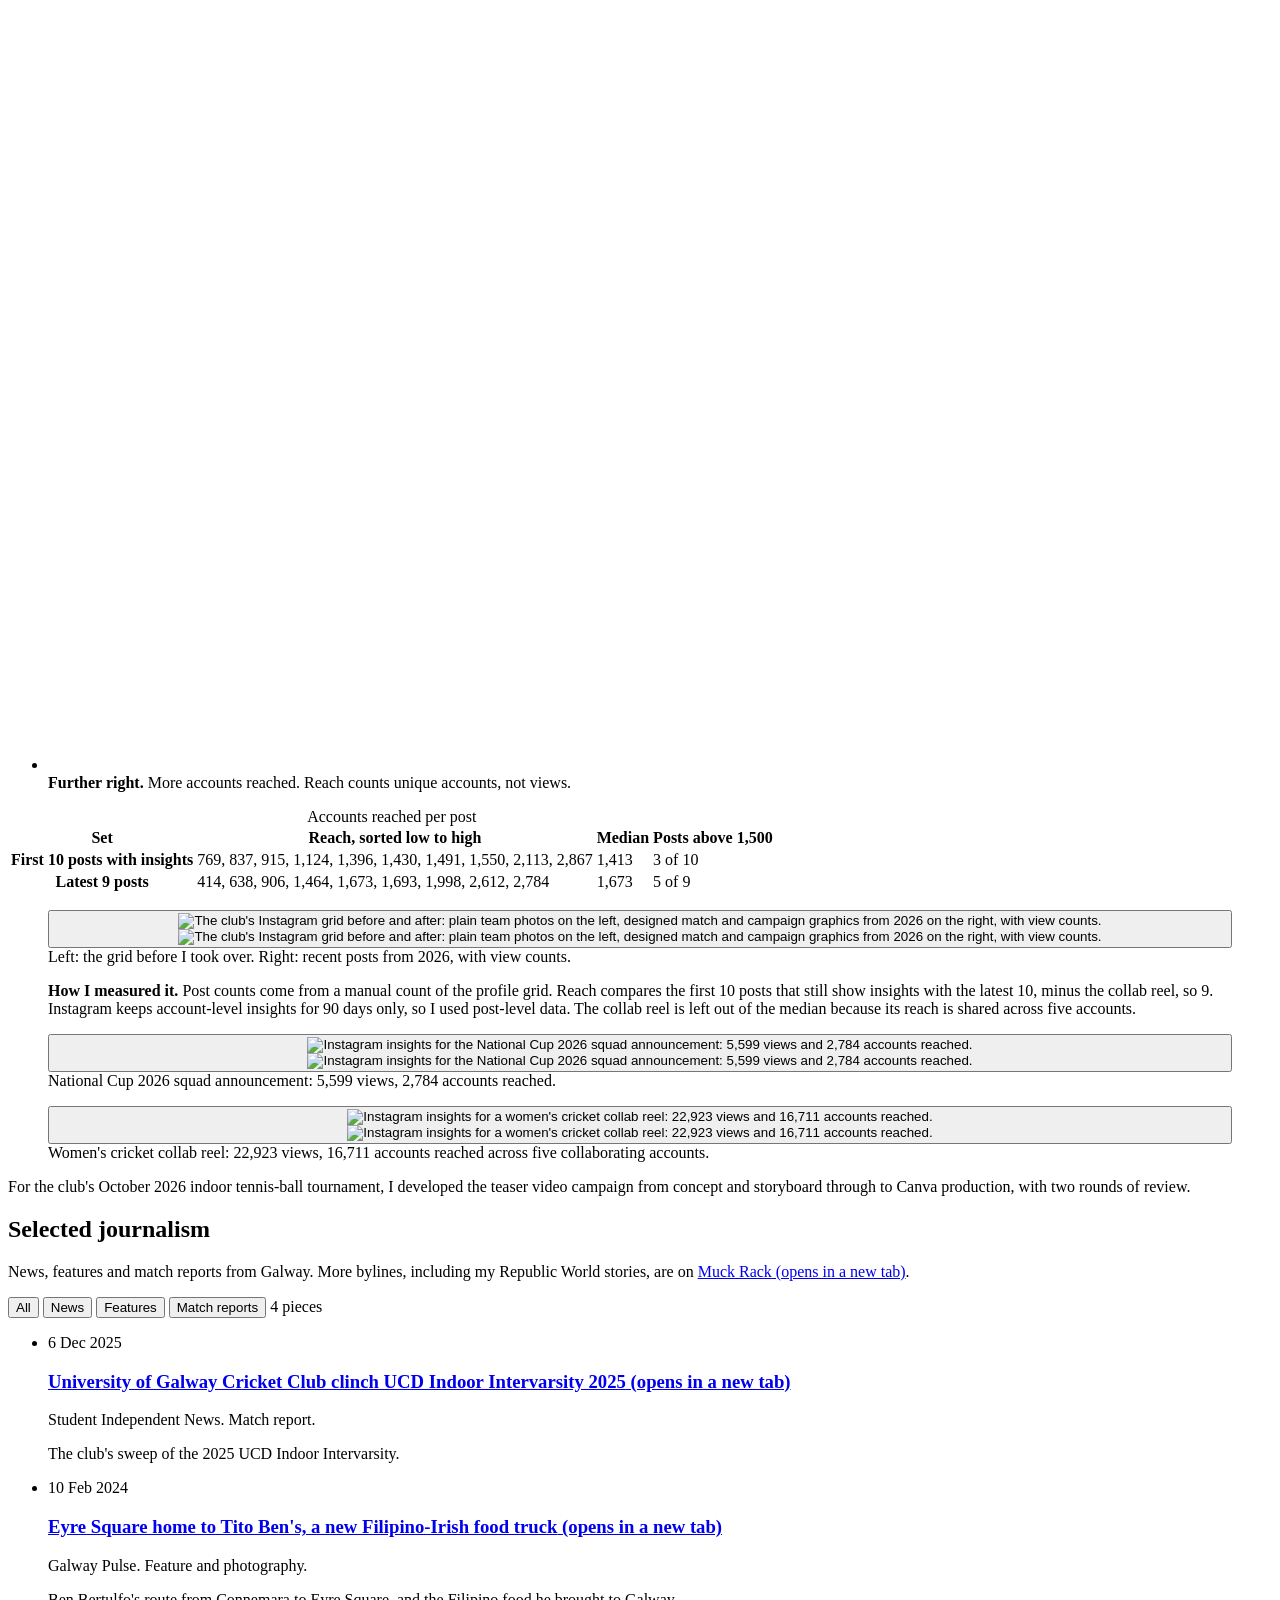
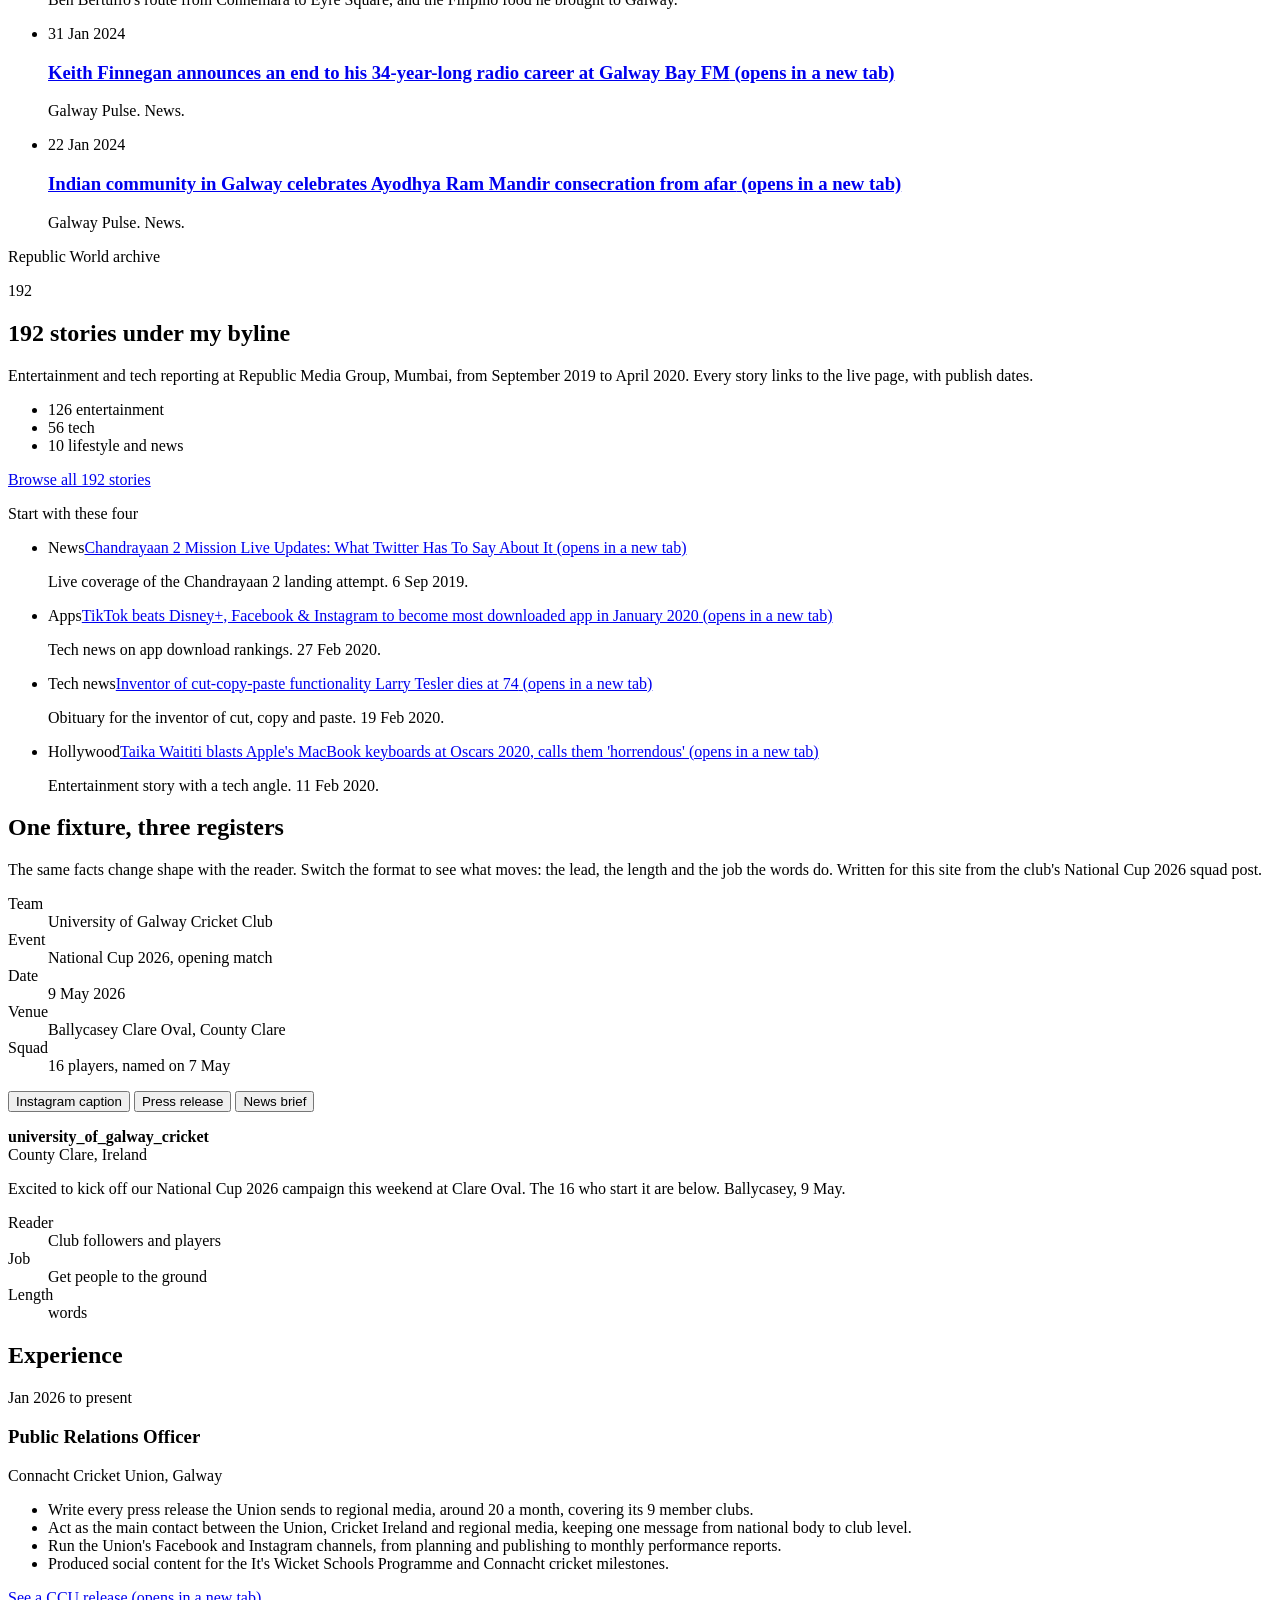
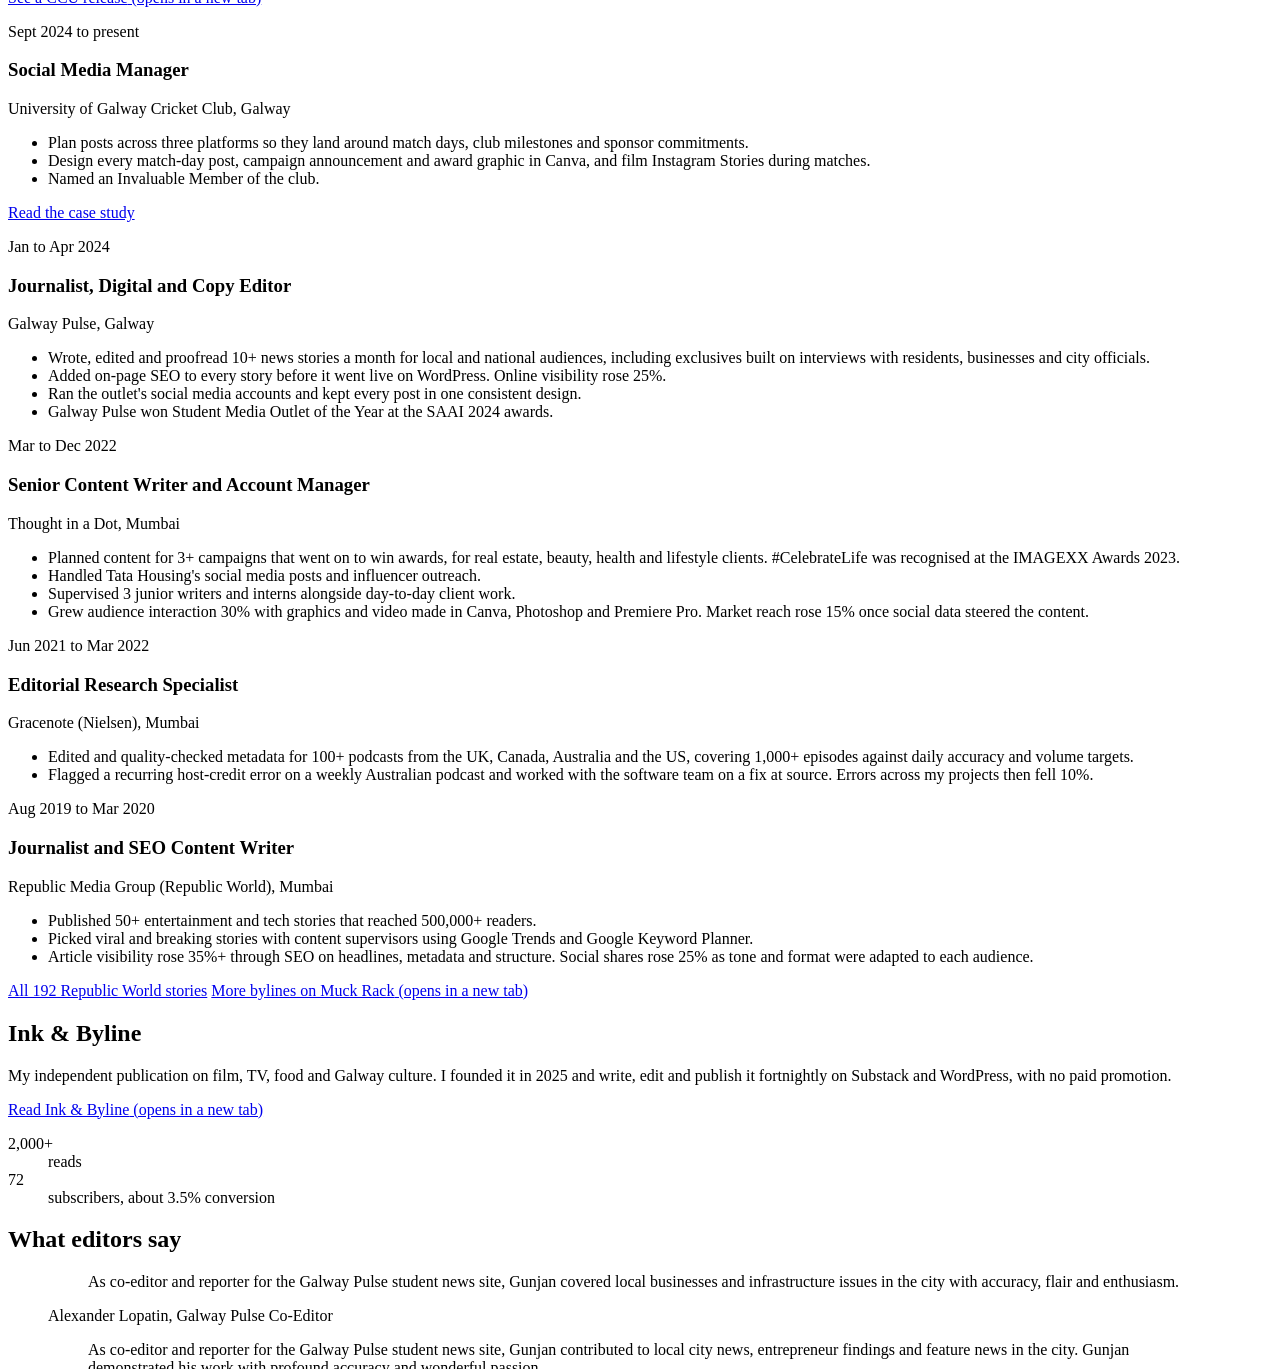
==== commit c6f83a89: "Add files via upload" ====
--- a/index.html
+++ b/index.html
@@ -1,586 +1,623 @@
-<!DOCTYPE html>
-<html lang="en">
+<!doctype html>
+<html lang="en-GB">
 <head>
-<meta charset="UTF-8">
-<meta name="viewport" content="width=device-width, initial-scale=1.0">
-<title>Gunjan Shah — Writer, Journalist & Communicator</title>
-<link rel="preconnect" href="https://fonts.googleapis.com">
-<link href="https://fonts.googleapis.com/css2?family=Fraunces:ital,opsz,wght@0,9..144,400;0,9..144,700;0,9..144,900;1,9..144,300;1,9..144,700&family=Libre+Franklin:wght@300;400;500;600&display=swap" rel="stylesheet">
-<style>
-*,*::before,*::after{box-sizing:border-box;margin:0;padding:0}
-html{scroll-behavior:smooth}
-@media(hover:hover){*{cursor:none!important}}
-
-:root{
-  --bg:#0A0A08;--s1:#121210;--s2:#181816;
-  --gold:#E9BB52;--gold2:rgba(233,187,82,0.16);--gold3:rgba(233,187,82,0.07);--gold4:rgba(233,187,82,0.04);
-  --white:#EDEAE2;--mid:#70706A;--faint:#252520;--rule:rgba(237,234,226,0.06);
-  --serif:'Fraunces',Georgia,serif;--sans:'Libre Franklin',system-ui,sans-serif;
-}
-
-body{background:var(--bg);color:var(--white);font-family:var(--sans);font-size:16px;line-height:1.65;overflow-x:hidden;}
-
-/* CURSOR */
-#cur-dot{position:fixed;width:6px;height:6px;background:var(--gold);border-radius:50%;pointer-events:none;z-index:9999;transform:translate(-50%,-50%);transition:width .25s,height .25s;}
-#cur-ring{position:fixed;width:40px;height:40px;border:1px solid rgba(233,187,82,.35);border-radius:50%;pointer-events:none;z-index:9998;transform:translate(-50%,-50%);display:flex;align-items:center;justify-content:center;transition:width .3s cubic-bezier(.16,1,.3,1),height .3s cubic-bezier(.16,1,.3,1),background .25s,border-color .25s;}
-#cur-lbl{font-family:var(--sans);font-size:0;font-weight:600;letter-spacing:.08em;text-transform:uppercase;color:var(--bg);opacity:0;transition:font-size .2s,opacity .2s;white-space:nowrap;}
-body.c-open #cur-ring{width:72px;height:72px;background:var(--gold);border-color:var(--gold);}
-body.c-open #cur-lbl{font-size:.55rem;opacity:1;}
-body.c-open #cur-dot{opacity:0;}
-body.c-visit #cur-ring{width:60px;height:60px;border-color:var(--gold);}
-body.c-visit #cur-lbl{font-size:.55rem;opacity:1;color:var(--gold);}
-body.c-filter #cur-ring{width:54px;height:54px;background:var(--gold3);border-color:rgba(233,187,82,.4);}
-body.c-filter #cur-lbl{font-size:.55rem;opacity:1;color:var(--gold);}
-
-/* NAV */
-nav{position:fixed;top:0;left:0;right:0;z-index:500;display:flex;justify-content:space-between;align-items:center;padding:0 3rem;height:56px;border-bottom:1px solid var(--rule);background:rgba(10,10,8,.9);backdrop-filter:blur(16px);}
-.nav-logo{font-family:var(--serif);font-weight:700;font-size:1rem;color:var(--white);text-decoration:none;}
-.nav-logo em{font-style:italic;font-weight:300;color:var(--gold);}
-.nav-links{display:flex;gap:2.5rem;list-style:none;}
-.nav-links a{font-size:.75rem;font-weight:500;letter-spacing:.1em;text-transform:uppercase;color:var(--mid);text-decoration:none;transition:color .2s;position:relative;}
-.nav-links a::after{content:'';position:absolute;bottom:-2px;left:0;right:0;height:1px;background:var(--gold);transform:scaleX(0);transform-origin:left;transition:transform .25s;}
-.nav-links a:hover,.nav-links a.active{color:var(--white);}
-.nav-links a:hover::after,.nav-links a.active::after{transform:scaleX(1);}
-
-/* HERO */
-#hero{position:relative;min-height:100vh;padding-top:56px;overflow:hidden;display:grid;grid-template-rows:1fr auto;}
-#hero-canvas{position:absolute;inset:0;z-index:0;pointer-events:none;}
-.orb{position:absolute;border-radius:50%;filter:blur(90px);pointer-events:none;z-index:0;animation:orbF linear infinite;}
-.orb1{width:480px;height:480px;background:radial-gradient(circle,rgba(233,187,82,.05) 0%,transparent 70%);top:-80px;right:-80px;animation-duration:20s;}
-.orb2{width:320px;height:320px;background:radial-gradient(circle,rgba(233,187,82,.04) 0%,transparent 70%);bottom:80px;left:5%;animation-duration:26s;animation-delay:-9s;}
-@keyframes orbF{0%,100%{transform:translate(0,0)}33%{transform:translate(28px,-18px)}66%{transform:translate(-18px,14px)}}
-
-/* Hero layout: text left, photo right */
-.hero-body{
-  position:relative;z-index:1;
-  display:flex;
-  flex-direction:row;
-  align-items:center;
-  gap:4rem;
-  padding:3rem 8vw 2rem;
-  flex-wrap:wrap;
-}
-
-/* Photo — fixed, no crazy transforms */
-.hero-photo{
-  width:clamp(180px,18vw,260px);
-  aspect-ratio:1;
-  border-radius:50%;
-  overflow:hidden;
-  border:1.5px solid rgba(233,187,82,.25);
-  box-shadow:0 0 60px rgba(233,187,82,.07), 0 0 0 8px rgba(233,187,82,.04);
-  flex-shrink:0;
-  position:relative;
-}
-.hero-photo img{display:block;width:100%;height:100%;object-fit:cover;object-position:center top;}
-.photo-ring-anim{position:absolute;inset:-10px;border-radius:50%;border:1px solid rgba(233,187,82,.1);animation:spinR 20s linear infinite;pointer-events:none;}
-.photo-ring-anim::before{content:'✦';position:absolute;top:-5px;left:50%;transform:translateX(-50%);font-size:.55rem;color:var(--gold);}
-@keyframes spinR{to{transform:rotate(360deg)}}
-
-.hero-text{flex:1;min-width:280px;}
-.hero-kicker{font-family:var(--sans);font-size:.7rem;font-weight:600;letter-spacing:.2em;text-transform:uppercase;color:var(--gold);margin-bottom:1.75rem;display:flex;align-items:center;gap:.75rem;opacity:0;transform:translateY(10px);transition:opacity .6s,transform .6s;}
-.hero-kicker::before{content:'';display:block;width:24px;height:1px;background:var(--gold);}
-.hero-kicker.in{opacity:1;transform:translateY(0);}
-
-.hero-hl{font-family:var(--serif);font-weight:900;font-size:clamp(4.5rem,9vw,8.5rem);line-height:.88;letter-spacing:-.025em;margin-bottom:.1em;}
-.hero-hl .line{display:block;overflow:hidden;}
-.hero-hl .char{display:inline-block;transform:translateY(115%) rotate(4deg);opacity:0;transition:transform .65s cubic-bezier(.16,1,.3,1),opacity .4s;}
-.hero-hl .gld{color:var(--gold);}
-.hero-hl .char.in{transform:translateY(0) rotate(0deg);opacity:1;}
-
-.hero-role{font-family:var(--serif);font-style:italic;font-weight:300;font-size:clamp(1rem,1.8vw,1.45rem);color:var(--mid);margin:1.5rem 0 2rem;min-height:1.8rem;opacity:0;transition:opacity .6s .5s;}
-.hero-role.in{opacity:1;}
-#typeword{border-right:1.5px solid var(--gold);padding-right:2px;animation:blink .8s step-end infinite;}
-@keyframes blink{50%{border-color:transparent}}
-
-.hero-bottom{padding-top:1.75rem;border-top:1px solid var(--rule);display:flex;gap:2.5rem;align-items:flex-start;opacity:0;transform:translateY(14px);transition:opacity .7s .55s,transform .7s .55s;}
-.hero-bottom.in{opacity:1;transform:translateY(0);}
-.hero-bio{font-size:.92rem;color:var(--mid);line-height:1.88;font-weight:300;max-width:380px;flex:1;}
-.hero-right{display:flex;flex-direction:column;gap:1.25rem;flex-shrink:0;}
-.hero-stats{display:flex;gap:1.75rem;}
-.h-stat .n{font-family:var(--serif);font-weight:700;font-size:1.9rem;color:var(--white);display:block;line-height:1;}
-.h-stat .l{font-size:.66rem;font-weight:500;color:var(--mid);text-transform:uppercase;letter-spacing:.1em;}
-.hero-ctas{display:flex;gap:.7rem;flex-wrap:wrap;}
-
-/* BUTTONS */
-.btn-gold{display:inline-flex;align-items:center;gap:.4rem;padding:.65rem 1.4rem;background:var(--gold);color:var(--bg);font-family:var(--sans);font-weight:600;font-size:.76rem;letter-spacing:.07em;text-transform:uppercase;text-decoration:none;border-radius:2px;border:none;transition:transform .18s,box-shadow .18s;}
-.btn-gold:hover{transform:translateY(-2px);box-shadow:0 8px 28px rgba(233,187,82,.25);}
-.btn-ghost{display:inline-flex;align-items:center;gap:.4rem;padding:.65rem 1.4rem;background:transparent;color:var(--white);font-family:var(--sans);font-weight:600;font-size:.76rem;letter-spacing:.07em;text-transform:uppercase;text-decoration:none;border-radius:2px;border:1px solid var(--rule);transition:border-color .2s,color .2s;}
-.btn-ghost:hover{border-color:rgba(233,187,82,.3);color:var(--gold);}
-
-/* MARQUEE */
-.mq-wrap{position:relative;z-index:1;overflow:hidden;border-top:1px solid var(--rule);padding:.8rem 0;background:var(--s1);}
-.mq-track{display:flex;white-space:nowrap;will-change:transform;}
-.mq-item{font-family:var(--serif);font-style:italic;font-weight:300;font-size:.88rem;letter-spacing:.05em;color:var(--mid);padding:0 2.5rem;display:inline-flex;align-items:center;gap:2.5rem;}
-.mq-item::after{content:'·';font-style:normal;color:var(--gold);}
-
-/* SECTIONS */
-.sec{padding:7rem 8vw;}
-.sec.alt{background:var(--s1);}
-.sec-label{font-family:var(--sans);font-weight:600;font-size:.67rem;letter-spacing:.2em;text-transform:uppercase;color:var(--gold);margin-bottom:.6rem;display:flex;align-items:center;gap:.6rem;}
-.sec-label::before{content:'';display:block;width:20px;height:1px;background:var(--gold);}
-.sec-title{font-family:var(--serif);font-weight:700;font-size:clamp(2rem,3.8vw,3.2rem);line-height:1.08;letter-spacing:-.015em;color:var(--white);margin-bottom:3rem;}
-.sec-title em{font-style:italic;font-weight:300;color:var(--gold);}
-
-/* FILTER */
-.filter-row{display:flex;gap:.5rem;flex-wrap:wrap;margin-bottom:2.5rem;}
-.f-btn{padding:.38rem 1rem;background:transparent;border:1px solid var(--rule);color:var(--mid);border-radius:2px;font-family:var(--sans);font-size:.71rem;font-weight:500;letter-spacing:.07em;text-transform:uppercase;cursor:pointer;transition:all .2s;}
-.f-btn:hover{border-color:rgba(233,187,82,.3);color:var(--white);}
-.f-btn.active{background:var(--gold);color:var(--bg);border-color:var(--gold);font-weight:600;}
-
-/* WORK GRID */
-.work-grid{display:grid;grid-template-columns:repeat(auto-fill,minmax(310px,1fr));gap:1px;border:1px solid var(--rule);background:var(--rule);}
-.cw{background:var(--bg);}
-.sec.alt .cw{background:var(--s1);}
-.cw.hidden{display:none;}
-.work-card{display:flex;flex-direction:column;height:100%;position:relative;overflow:hidden;transition:background .25s;}
-.work-card::before{content:'';position:absolute;inset:0;background:radial-gradient(circle at var(--cx,50%) var(--cy,50%),rgba(233,187,82,.09) 0%,transparent 60%);opacity:0;transition:opacity .3s;pointer-events:none;z-index:0;}
-.work-card:hover::before{opacity:1;}
-.work-card:hover{background:var(--s2);}
-.work-card.hidden{display:none;}
-.card-inner{padding:1.75rem;flex:1;display:flex;flex-direction:column;position:relative;z-index:1;}
-.card-hd{display:flex;justify-content:space-between;align-items:flex-start;margin-bottom:1rem;}
-.card-cat{font-family:var(--sans);font-size:.65rem;font-weight:600;letter-spacing:.14em;text-transform:uppercase;color:var(--gold);}
-.card-idx{font-family:var(--serif);font-style:italic;font-weight:300;font-size:2.2rem;line-height:1;color:var(--faint);transition:color .3s;}
-.work-card:hover .card-idx{color:rgba(233,187,82,.18);}
-.card-title{font-family:var(--serif);font-weight:600;font-size:1.1rem;line-height:1.3;color:var(--white);margin-bottom:.65rem;}
-.card-desc{font-size:.82rem;color:var(--mid);line-height:1.72;flex:1;}
-.card-foot{display:flex;align-items:center;justify-content:space-between;padding:1rem 1.75rem;border-top:1px solid var(--rule);font-size:.72rem;color:var(--mid);position:relative;z-index:1;}
-.card-cta{font-family:var(--sans);font-size:.7rem;font-weight:600;letter-spacing:.08em;text-transform:uppercase;color:var(--gold);opacity:0;transform:translateX(-6px);transition:opacity .2s,transform .2s;}
-.work-card:hover .card-cta{opacity:1;transform:translateX(0);}
-
-/* MODAL */
-.overlay{position:fixed;inset:0;z-index:800;background:rgba(0,0,0,.78);backdrop-filter:blur(12px);display:flex;align-items:center;justify-content:center;padding:2rem;opacity:0;pointer-events:none;transition:opacity .3s;}
-.overlay.open{opacity:1;pointer-events:all;}
-.modal{background:var(--s1);border:1px solid var(--rule);max-width:640px;width:100%;max-height:88vh;overflow-y:auto;padding:2.5rem;position:relative;transform:translateY(28px) scale(.97);transition:transform .35s cubic-bezier(.16,1,.3,1);}
-.overlay.open .modal{transform:translateY(0) scale(1);}
-.modal-x{position:absolute;top:1.25rem;right:1.25rem;background:none;border:1px solid var(--rule);width:30px;height:30px;font-size:1rem;color:var(--mid);display:flex;align-items:center;justify-content:center;border-radius:2px;transition:border-color .2s,color .2s;}
-.modal-x:hover{border-color:rgba(233,187,82,.4);color:var(--gold);}
-.m-cat{font-family:var(--sans);font-weight:600;font-size:.65rem;letter-spacing:.18em;text-transform:uppercase;color:var(--gold);display:block;margin-bottom:.6rem;}
-.m-title{font-family:var(--serif);font-weight:700;font-size:1.7rem;line-height:1.15;color:var(--white);margin-bottom:.5rem;}
-.m-org{font-size:.82rem;color:var(--mid);margin-bottom:2rem;}
-.m-head{font-family:var(--sans);font-weight:600;font-size:.65rem;letter-spacing:.16em;text-transform:uppercase;color:var(--mid);margin:1.5rem 0 .5rem;display:flex;align-items:center;gap:.5rem;}
-.m-head::before{content:'';display:block;width:12px;height:1px;background:var(--gold);}
-.m-body p{font-size:.9rem;color:var(--mid);line-height:1.82;}
-.m-stats{display:flex;gap:1.5rem;flex-wrap:wrap;border:1px solid rgba(233,187,82,.15);background:var(--gold3);padding:1.25rem 1.5rem;margin:1.25rem 0;}
-.m-stat .n{font-family:var(--serif);font-weight:700;font-size:1.6rem;color:var(--gold);display:block;line-height:1;}
-.m-stat .l{font-size:.67rem;color:var(--mid);text-transform:uppercase;letter-spacing:.08em;}
-.m-link{display:inline-flex;align-items:center;gap:.4rem;margin-top:1.5rem;padding:.65rem 1.4rem;background:var(--gold);color:var(--bg);font-family:var(--sans);font-weight:600;font-size:.75rem;letter-spacing:.08em;text-transform:uppercase;text-decoration:none;border-radius:2px;transition:transform .18s,box-shadow .18s;}
-.m-link:hover{transform:translateY(-1px);box-shadow:0 6px 20px rgba(233,187,82,.25);}
-
-/* ABOUT */
-.about-grid{display:grid;grid-template-columns:1fr 1fr;gap:5rem;align-items:start;}
-.about-pull{font-family:var(--serif);font-weight:300;font-style:italic;font-size:clamp(1.3rem,2.2vw,1.7rem);line-height:1.45;color:var(--white);margin-bottom:1.75rem;border-left:2px solid var(--gold);padding-left:1.25rem;}
-.about-p{font-size:.91rem;color:var(--mid);line-height:1.9;margin-bottom:1rem;font-weight:300;}
-.about-p strong{color:var(--white);font-weight:500;}
-.chips{display:flex;flex-wrap:wrap;gap:.4rem;margin-top:1.5rem;}
-.chip{padding:.3rem .8rem;border-radius:2px;border:1px solid var(--rule);font-size:.73rem;font-weight:500;color:var(--mid);transition:all .2s;}
-.chip:hover{border-color:rgba(233,187,82,.3);color:var(--gold);background:var(--gold4);}
-.tl{padding-left:1.5rem;border-left:1px solid var(--rule);}
-.tl-item{position:relative;margin-bottom:2rem;padding-left:1.25rem;opacity:0;transform:translateX(-8px);transition:opacity .5s,transform .5s;}
-.tl-item.vis{opacity:1;transform:translateX(0);}
-.tl-item::before{content:'';position:absolute;left:-1.6rem;top:7px;width:8px;height:8px;border-radius:50%;background:var(--bg);border:1.5px solid var(--gold);box-shadow:0 0 8px rgba(233,187,82,.3);}
-.tl-year{font-family:var(--sans);font-size:.67rem;font-weight:600;letter-spacing:.12em;text-transform:uppercase;color:var(--gold);margin-bottom:.2rem;}
-.tl-role{font-family:var(--serif);font-weight:600;font-size:.93rem;color:var(--white);}
-.tl-org{font-size:.8rem;color:var(--mid);margin-bottom:.3rem;}
-.tl-desc{font-size:.79rem;color:var(--mid);line-height:1.6;}
-
-/* STATEMENT BAND */
-.statement-wrap{overflow:hidden;padding:1.75rem 0;background:var(--s2);border-top:1px solid var(--rule);border-bottom:1px solid var(--rule);}
-.statement-track{display:flex;white-space:nowrap;will-change:transform;align-items:center;}
-.statement-item{font-family:var(--serif);font-weight:400;font-style:italic;font-size:clamp(1rem,1.6vw,1.4rem);line-height:1;padding:0 1.5rem;color:var(--mid);display:inline-block;transition:color .35s,letter-spacing .35s;letter-spacing:.02em;}
-.statement-item.lit{color:var(--white);letter-spacing:.06em;}
-.statement-item.gd{color:var(--gold)!important;font-size:.5rem;vertical-align:middle;font-style:normal;}
-
-/* FEED */
-.feed-list{display:flex;flex-direction:column;border-top:1px solid var(--rule);}
-.feed-item{display:flex;gap:2rem;align-items:flex-start;padding:1.5rem .5rem;border-bottom:1px solid var(--rule);text-decoration:none;color:var(--white);border-radius:2px;opacity:0;transform:translateY(8px);transition:opacity .4s,transform .4s,background .2s;}
-.feed-item:hover{background:var(--s2);}
-.feed-item.vis{opacity:1;transform:translateY(0);}
-.feed-num{font-family:var(--serif);font-style:italic;font-weight:300;font-size:1.8rem;color:var(--faint);min-width:2.5rem;line-height:1;padding-top:.2rem;flex-shrink:0;transition:color .3s;}
-.feed-item:hover .feed-num{color:rgba(233,187,82,.3);}
-.feed-content{flex:1;}
-.feed-meta{display:flex;align-items:center;gap:1rem;margin-bottom:.35rem;}
-.feed-cat{font-size:.66rem;font-weight:600;letter-spacing:.12em;text-transform:uppercase;color:var(--gold);}
-.feed-date{font-size:.66rem;font-weight:400;color:var(--mid);}
-.feed-title{font-family:var(--serif);font-weight:600;font-size:1.05rem;line-height:1.3;margin-bottom:.35rem;color:var(--white);}
-.feed-sub{font-size:.8rem;color:var(--mid);line-height:1.65;}
-.feed-arr{font-size:1rem;color:var(--gold);opacity:0;padding-top:.3rem;flex-shrink:0;transition:opacity .2s,transform .2s;}
-.feed-item:hover .feed-arr{opacity:1;transform:translateX(3px);}
-
-/* FOOTER */
-footer{background:var(--s1);border-top:1px solid var(--rule);padding:5rem 8vw 3rem;}
-.footer-top{display:grid;grid-template-columns:1.3fr 1fr;gap:4rem;margin-bottom:4rem;}
-.footer-name{font-family:var(--serif);font-weight:700;font-size:clamp(2.2rem,4vw,3.8rem);line-height:.95;letter-spacing:-.02em;color:var(--white);margin-bottom:1.25rem;}
-.footer-name em{font-style:italic;font-weight:300;color:var(--gold);}
-.footer-tagline{font-size:.87rem;color:var(--mid);line-height:1.8;max-width:380px;}
-.footer-col-label{font-family:var(--sans);font-weight:600;font-size:.67rem;letter-spacing:.18em;text-transform:uppercase;color:var(--gold);margin-bottom:1.5rem;}
-.footer-links{display:flex;flex-direction:column;gap:.9rem;}
-.f-link{display:flex;align-items:center;gap:.65rem;text-decoration:none;color:var(--mid);font-size:.86rem;transition:color .2s;}
-.f-link:hover{color:var(--white);}
-.f-link svg{width:14px;height:14px;flex-shrink:0;}
-.footer-bottom{border-top:1px solid var(--rule);padding-top:1.5rem;display:flex;justify-content:space-between;font-size:.71rem;color:rgba(237,234,226,.18);}
-
-/* REVEAL */
-.reveal{opacity:0;transform:translateY(20px);transition:opacity .65s ease,transform .65s ease;}
-.reveal.vis{opacity:1;transform:translateY(0);}
-.reveal-r{opacity:0;transform:translateX(20px);transition:opacity .65s .1s,transform .65s .1s;}
-.reveal-r.vis{opacity:1;transform:translateX(0);}
-.reveal-d1{transition-delay:.1s;}.reveal-d2{transition-delay:.2s;}
-
-@media(max-width:900px){
-  .hero-body{grid-template-columns:1fr;}
-  .hero-photo{width:140px;height:140px;margin:0 auto 1.5rem;}
-  .hero-bottom{flex-direction:column;gap:2rem;}
-  .about-grid{grid-template-columns:1fr;gap:2.5rem;}
-  .footer-top{grid-template-columns:1fr;}
-  .nav-links{display:none;}
-  .sec{padding:4rem 6vw;}
-}
-</style>
+  <meta charset="utf-8">
+  <meta name="viewport" content="width=device-width, initial-scale=1">
+  <title>Gunjan Shah | Journalist and content writer</title>
+  <meta name="description" content="Journalist and content writer with five years across digital journalism, SEO content, social media and sports PR in Mumbai and Galway. 500,000+ readers. Open to roles in India and Ireland.">
+  <link rel="canonical" href="https://gunjanpareshshah.github.io/">
+  <meta property="og:type" content="website">
+  <meta property="og:title" content="Gunjan Shah | Journalist and content writer">
+  <meta property="og:description" content="Five years across digital journalism, SEO content, social media and sports PR. 500,000+ readers. Based in Mumbai, open to roles in India and Ireland.">
+  <meta property="og:url" content="https://gunjanpareshshah.github.io/">
+  <meta property="og:image" content="https://gunjanpareshshah.github.io/assets/img/gunjan-338.webp">
+  <meta name="color-scheme" content="light dark">
+  <meta name="theme-color" content="#F5F6F8" media="(prefers-color-scheme: light)">
+  <meta name="theme-color" content="#12141A" media="(prefers-color-scheme: dark)">
+  <script>try{var t=localStorage.getItem("theme");if(t==="dark"||t==="light")document.documentElement.setAttribute("data-theme",t)}catch(e){}</script>
+  <link rel="icon" href="data:image/svg+xml,%3Csvg xmlns='http://www.w3.org/2000/svg' viewBox='0 0 64 64'%3E%3Crect width='64' height='64' rx='14' fill='%238E1B3D'/%3E%3Ctext x='32' y='45' font-family='Georgia,serif' font-size='40' font-weight='700' text-anchor='middle' fill='%23fff'%3EG%3C/text%3E%3C/svg%3E">
+
+  <link rel="preconnect" href="https://fonts.googleapis.com">
+  <link rel="preconnect" href="https://fonts.gstatic.com" crossorigin>
+  <link href="https://fonts.googleapis.com/css2?family=Bricolage+Grotesque:opsz,wght@12..96,500;12..96,600;12..96,700&family=Literata:opsz,wght@7..72,400;7..72,600&display=swap" rel="stylesheet">
+  <link rel="preload" as="image" type="image/avif" imagesrcset="assets/img/gunjan-cut-338.avif 338w, assets/img/gunjan-cut-676.avif 676w" imagesizes="(max-width: 680px) 210px, 400px" fetchpriority="high">
+  <link rel="stylesheet" href="assets/site.css">
+
+  <script type="application/ld+json">
+  {
+    "@context": "https://schema.org",
+    "@type": "Person",
+    "name": "Gunjan Shah",
+    "jobTitle": "Journalist and content writer",
+    "url": "https://gunjanpareshshah.github.io/",
+    "email": "mailto:468gunjan@gmail.com",
+    "image": "https://gunjanpareshshah.github.io/assets/img/gunjan-338.webp",
+    "alumniOf": [
+      {"@type": "CollegeOrUniversity", "name": "University of Galway"},
+      {"@type": "CollegeOrUniversity", "name": "University of Mumbai"}
+    ],
+    "sameAs": [
+      "https://www.linkedin.com/in/gunjanpareshshah",
+      "https://muckrack.com/gunjanshah",
+      "https://inkandbyline.substack.com"
+    ]
+  }
+  </script>
 </head>
 <body>
-
-<div id="cur-dot"></div>
-<div id="cur-ring"><span id="cur-lbl"></span></div>
-
-<nav>
-  <a class="nav-logo" href="#hero">Gunjan <em>Shah</em></a>
-  <ul class="nav-links">
-    <li><a href="#work">Work</a></li>
-    <li><a href="#about">About</a></li>
-    <li><a href="#writing">Writing</a></li>
-    <li><a href="#connect">Connect</a></li>
-  </ul>
-</nav>
-
-<section id="hero">
-  <canvas id="hero-canvas"></canvas>
-  <div class="orb orb1"></div><div class="orb orb2"></div>
-
-  <div class="hero-body">
-    <div class="hero-text">
-      <div class="hero-kicker" id="hk">Galway, Ireland &mdash; Open to work</div>
-      <h1 class="hero-hl" id="hero-hl" aria-label="Gunjan Shah"></h1>
-      <div class="hero-role" id="hero-role"><span id="typeword"></span></div>
-      <div class="hero-bottom" id="hero-bottom">
-        <p class="hero-bio">Writer, journalist and communicator with a dual master&rsquo;s in Journalism. Four years making stories matter &mdash; from Mumbai newsrooms to Connacht cricket pitches.</p>
-        <div class="hero-right">
-          <div class="hero-stats">
-            <div class="h-stat"><span class="n">4+</span><span class="l">Years</span></div>
-            <div class="h-stat"><span class="n">500K+</span><span class="l">Readers</span></div>
-            <div class="h-stat"><span class="n">53%</span><span class="l">Reach growth</span></div>
-          </div>
-          <div class="hero-ctas">
-            <a class="btn-gold" href="#work">View work &#8594;</a>
-            <a class="btn-ghost" href="https://muckrack.com/gunjanshah" target="_blank" rel="noopener">Muck Rack &#8599;</a>
-            <a class="btn-ghost" href="https://www.linkedin.com/in/gunjanpareshshah" target="_blank" rel="noopener">LinkedIn &#8599;</a>
-          </div>
-        </div>
-      </div>
+  <a class="skip" href="#main">Skip to content</a>
+
+  <header class="site-header">
+    <div class="wrap site-header__inner">
+      <a class="wordmark" href="#top">Gunjan Shah</a>
+      <nav class="nav" aria-label="Main">
+        <a href="#ugcc">Case study</a>
+        <a href="#journalism">Journalism</a>
+        <a href="republic-world.html">Republic World</a>
+        <a href="#experience">Experience</a>
+        <a href="#contact">Contact</a>
+        <a class="btn btn--small" href="assets/Gunjan-Shah-CV-India.pdf" download>Download CV</a>
+        <button class="palette-btn" id="palette-open" type="button" aria-haspopup="dialog" aria-keyshortcuts="Control+K Meta+K">
+          <svg viewBox="0 0 24 24" aria-hidden="true" focusable="false"><circle cx="10.5" cy="10.5" r="6.5" fill="none" stroke="currentColor" stroke-width="2"/><path d="M15.5 15.5L21 21" stroke="currentColor" stroke-width="2" stroke-linecap="round"/></svg>
+          <span>Quick jump</span><kbd id="kbd-hint">Ctrl K</kbd>
+        </button>
+        <button class="theme-toggle" id="theme-toggle" type="button" aria-pressed="false" aria-label="Dark theme">
+          <svg class="ti" viewBox="0 0 24 24" aria-hidden="true" focusable="false">
+            <defs><mask id="ti-mask"><rect width="24" height="24" fill="#fff"/><circle class="ti__cut" cx="12" cy="12" r="7"/></mask></defs>
+            <circle class="ti__core" cx="12" cy="12" r="5" mask="url(#ti-mask)"/>
+            <g class="ti__rays"><line x1="12" y1="2.2" x2="12" y2="4.4" transform="rotate(0 12 12)"/><line x1="12" y1="2.2" x2="12" y2="4.4" transform="rotate(45 12 12)"/><line x1="12" y1="2.2" x2="12" y2="4.4" transform="rotate(90 12 12)"/><line x1="12" y1="2.2" x2="12" y2="4.4" transform="rotate(135 12 12)"/><line x1="12" y1="2.2" x2="12" y2="4.4" transform="rotate(180 12 12)"/><line x1="12" y1="2.2" x2="12" y2="4.4" transform="rotate(225 12 12)"/><line x1="12" y1="2.2" x2="12" y2="4.4" transform="rotate(270 12 12)"/><line x1="12" y1="2.2" x2="12" y2="4.4" transform="rotate(315 12 12)"/></g>
+          </svg>
+        </button>
+      </nav>
     </div>
-
-    <div class="hero-photo">
-      <img src="[data-uri]" alt="Gunjan Shah">
-      <div class="photo-ring-anim"></div>
+  </header>
+
+  <main id="main">
+
+    <!-- Hero -->
+    <section class="hero" id="top">
+      <div class="aurora" aria-hidden="true"></div>
+      <div class="wrap hero__grid">
+        <div class="hero__copy">
+          <p class="status"><span class="status__dot" aria-hidden="true"></span>Based in Mumbai. Open to roles in India and Ireland.</p>
+          <h1>Journalist and content writer, with 500,000+ readers behind the byline.</h1>
+          <p class="hero__lead">Five years across digital journalism, SEO content, social media and sports PR in Mumbai and Galway. MA Journalism, University of Galway. I write the stories, run the channels and measure what readers do with them.</p>
+          <div class="hero__actions">
+            <a class="btn" href="#ugcc">See selected work</a>
+            <a class="btn btn--ghost" href="assets/Gunjan-Shah-CV-India.pdf" download>Download CV</a>
+          </div>
+          <p class="hero__links">
+            <a href="mailto:468gunjan@gmail.com">468gunjan@gmail.com</a>
+            <a href="https://www.linkedin.com/in/gunjanpareshshah" target="_blank" rel="noopener">LinkedIn</a>
+            <a href="https://muckrack.com/gunjanshah" target="_blank" rel="noopener">Muck Rack</a>
+          </p>
+        </div>
+        <div class="portrait">
+          <div class="portrait__stage">
+            <span class="portrait__glow" aria-hidden="true"></span>
+            <span class="portrait__bokeh" aria-hidden="true"><i class="bk bk1"></i><i class="bk bk2"></i><i class="bk bk3"></i><i class="bk bk4"></i><i class="bk bk5"></i><i class="bk bk6"></i><i class="bk bk7"></i><i class="bk bk8"></i><i class="bk bk9"></i><i class="bk bk10"></i></span>
+            <picture class="portrait__pic">
+              <source type="image/avif" srcset="assets/img/gunjan-cut-338.avif 338w, assets/img/gunjan-cut-676.avif 676w" sizes="(max-width: 680px) 210px, 400px">
+              <source type="image/webp" srcset="assets/img/gunjan-cut-338.webp 338w, assets/img/gunjan-cut-676.webp 676w" sizes="(max-width: 680px) 210px, 400px">
+              <img class="portrait__img" src="assets/img/gunjan-cut-676.webp" width="676" height="676" alt="Gunjan Shah in a red blazer and tie, smiling" fetchpriority="high" decoding="async">
+            </picture>
+            <span class="portrait__sheen" aria-hidden="true"></span>
+          </div>
+        </div>
+      </div>
+
+      <div class="wrap">
+        <dl class="proof">
+          <div class="proof__item">
+            <dt>500,000+</dt>
+            <dd>readers across 50+ entertainment and tech stories at Republic World</dd>
+            <a class="proof__more" href="republic-world.html">Browse all 192 stories</a>
+          </div>
+          <div class="proof__item">
+            <dt>20 a month</dt>
+            <dd>press releases written for Connacht Cricket Union and its 9 member clubs</dd>
+          </div>
+          <div class="proof__item">
+            <dt>3x</dt>
+            <dd>Instagram followers for University of Galway Cricket Club, about 125 to 403</dd>
+          </div>
+          <div class="proof__item">
+            <dt>25%</dt>
+            <dd>rise in online visibility after on-page SEO on every Galway Pulse story</dd>
+          </div>
+        </dl>
+      </div>
+
+      <div class="marquee" aria-label="Published and worked with">
+        <div class="marquee__track" aria-hidden="true">
+          <span>Republic World</span><span>Galway Pulse</span><span>Student Independent News</span><span>Connacht Cricket Union</span><span>University of Galway Cricket Club</span><span>Ink &amp; Byline</span>
+          <span>Republic World</span><span>Galway Pulse</span><span>Student Independent News</span><span>Connacht Cricket Union</span><span>University of Galway Cricket Club</span><span>Ink &amp; Byline</span>
+        </div>
+        <p class="sr">Bylines and work with Republic World, Galway Pulse, Student Independent News, Connacht Cricket Union, University of Galway Cricket Club and Ink and Byline.</p>
+      </div>
+    </section>
+
+
+    <!-- Case study -->
+    <section class="band band--dark section" id="ugcc" aria-labelledby="ugcc-title">
+      <div class="wrap">
+        <div class="section__head">
+          <h2 id="ugcc-title">Growing the University of Galway Cricket Club on Instagram</h2>
+          <p class="lead">I have run the club's social media since September 2024, as a volunteer. Before that, the account had posted 16 times in 18 months. I plan, design and publish across three platforms, timed to match days, club milestones and what sponsors were promised.</p>
+        </div>
+
+        <dl class="stats">
+          <div class="stats__item">
+            <dt>0.9 to 2.6</dt>
+            <dd>posts a month. 16 posts in 18 months before, 63 in about 24 months since.</dd>
+          </div>
+          <div class="stats__item">
+            <dt>125 to 403</dt>
+            <dd>followers, roughly tripled. The starting figure is approximate.</dd>
+          </div>
+          <div class="stats__item">
+            <dt>+18%</dt>
+            <dd>median post reach, from 1,413 to 1,673 accounts.</dd>
+          </div>
+          <div class="stats__item">
+            <dt>3 to 5</dt>
+            <dd>posts reaching 1,500+ accounts, comparing the first 10 and latest 9 posts measured.</dd>
+          </div>
+          <div class="stats__item">
+            <dt>2,784</dt>
+            <dd>accounts reached by the best recent post, the National Cup 2026 squad announcement.</dd>
+          </div>
+          <div class="stats__item">
+            <dt>16,711</dt>
+            <dd>accounts reached by a collab reel I arranged with four other accounts.</dd>
+          </div>
+        </dl>
+
+        <div class="reach" id="reach">
+          <div class="reach__head">
+            <h3>Median reach per post rose 18%, from 1,413 to 1,673 accounts</h3>
+            <p>Each dot is one Instagram post, placed by how many accounts it reached. Hover, tap or tab to a dot for its number. The collab reel (16,711) is left out because five accounts share its reach.</p>
+          </div>
+          <div class="reach__chart" id="reach-chart" role="img" aria-label="Dot plot of accounts reached per Instagram post. First 10 posts with insights: median 1,413, 3 posts above 1,500. Latest 9 posts: median 1,673, 5 posts above 1,500. A data table follows."></div>
+          <div class="reach__key" role="group" aria-label="How to read this chart">
+            <p class="reach__key-title">How to read this chart</p>
+            <ul>
+              <li><svg viewBox="0 0 28 20" aria-hidden="true"><circle cx="14" cy="10" r="9" class="halo halo--early"/><circle cx="14" cy="10" r="6" class="dot dot--early"/></svg><span><strong>Blue dot.</strong> One of the first 10 posts with insights.</span></li>
+              <li><svg viewBox="0 0 28 20" aria-hidden="true"><circle cx="14" cy="10" r="9" class="halo halo--recent"/><circle cx="14" cy="10" r="6" class="dot dot--recent"/></svg><span><strong>Pink dot.</strong> One of the latest 9 posts.</span></li>
+              <li><svg viewBox="0 0 28 20" aria-hidden="true"><line x1="14" x2="14" y1="1" y2="19" class="median"/></svg><span><strong>White bar.</strong> The median: half the posts reached fewer accounts, half reached more.</span></li>
+              <li><svg viewBox="0 0 28 20" aria-hidden="true"><line x1="14" x2="14" y1="1" y2="19" class="median median--ghost"/></svg><span><strong>Faded bar.</strong> Where the first median sat, for comparison.</span></li>
+              <li><svg viewBox="0 0 28 20" aria-hidden="true"><rect x="14" y="0" width="14" height="20" class="zone"/><line x1="14" x2="14" y1="0" y2="20" class="ref"/></svg><span><strong>Dashed line and shading.</strong> The 1,500 benchmark and everything above it.</span></li>
+              <li><svg viewBox="0 0 28 20" aria-hidden="true"><line x1="2" x2="26" y1="10" y2="10" class="axis"/><path d="M20 5l6 5-6 5" fill="none" class="axis"/></svg><span><strong>Further right.</strong> More accounts reached. Reach counts unique accounts, not views.</span></li>
+            </ul>
+          </div>
+          <div class="sr">
+          <table>
+            <caption>Accounts reached per post</caption>
+            <thead><tr><th scope="col">Set</th><th scope="col">Reach, sorted low to high</th><th scope="col">Median</th><th scope="col">Posts above 1,500</th></tr></thead>
+            <tbody>
+              <tr><th scope="row">First 10 posts with insights</th><td>769, 837, 915, 1,124, 1,396, 1,430, 1,491, 1,550, 2,113, 2,867</td><td>1,413</td><td>3 of 10</td></tr>
+              <tr><th scope="row">Latest 9 posts</th><td>414, 638, 906, 1,464, 1,673, 1,693, 1,998, 2,612, 2,784</td><td>1,673</td><td>5 of 9</td></tr>
+            </tbody>
+          </table>
+          </div>
+        </div>
+
+        <div class="shots">
+          <figure class="shots__main">
+            <button class="shot" type="button" data-full="assets/img/ugcc-grid-1600.webp" data-full-light="assets/img/ugcc-grid-light-1600.webp" data-alt="The club's Instagram grid before and after: plain team photos on the left, designed match and campaign graphics from 2026 on the right, with view counts." aria-label="Enlarge image: the club's Instagram grid before and after">
+              <picture class="shot__light">
+                <source type="image/avif" srcset="assets/img/ugcc-grid-light-640.avif 640w, assets/img/ugcc-grid-light-1000.avif 1000w, assets/img/ugcc-grid-light-1600.avif 1600w" sizes="(max-width: 960px) calc(100vw - 42px), 460px">
+                <source type="image/webp" srcset="assets/img/ugcc-grid-light-640.webp 640w, assets/img/ugcc-grid-light-1000.webp 1000w, assets/img/ugcc-grid-light-1600.webp 1600w" sizes="(max-width: 960px) calc(100vw - 42px), 460px">
+                <img src="assets/img/ugcc-grid-light-1000.jpg" width="1600" height="1427" loading="lazy" decoding="async" alt="The club's Instagram grid before and after: plain team photos on the left, designed match and campaign graphics from 2026 on the right, with view counts.">
+              </picture>
+              <picture class="shot__dark">
+                <source type="image/avif" srcset="assets/img/ugcc-grid-640.avif 640w, assets/img/ugcc-grid-1000.avif 1000w, assets/img/ugcc-grid-1600.avif 1600w" sizes="(max-width: 960px) calc(100vw - 42px), 460px">
+                <source type="image/webp" srcset="assets/img/ugcc-grid-640.webp 640w, assets/img/ugcc-grid-1000.webp 1000w, assets/img/ugcc-grid-1600.webp 1600w" sizes="(max-width: 960px) calc(100vw - 42px), 460px">
+                <img src="assets/img/ugcc-grid-1000.jpg" width="1600" height="1427" loading="lazy" decoding="async" alt="The club's Instagram grid before and after: plain team photos on the left, designed match and campaign graphics from 2026 on the right, with view counts.">
+              </picture>
+            </button>
+            <figcaption>Left: the grid before I took over. Right: recent posts from 2026, with view counts.</figcaption>
+            <p class="method"><strong>How I measured it.</strong> Post counts come from a manual count of the profile grid. Reach compares the first 10 posts that still show insights with the latest 10, minus the collab reel, so 9. Instagram keeps account-level insights for 90 days only, so I used post-level data. The collab reel is left out of the median because its reach is shared across five accounts.</p>
+          </figure>
+          <div class="shots__side">
+            <figure>
+              <button class="shot" type="button" data-full="assets/img/ugcc-post-1600.webp" data-full-light="assets/img/ugcc-post-light-1600.webp" data-alt="Instagram insights for the National Cup 2026 squad announcement: 5,599 views and 2,784 accounts reached." aria-label="Enlarge image: insights for the National Cup 2026 squad post">
+                <picture class="shot__light">
+                <source type="image/avif" srcset="assets/img/ugcc-post-light-640.avif 640w, assets/img/ugcc-post-light-1000.avif 1000w, assets/img/ugcc-post-light-1600.avif 1600w" sizes="(max-width: 960px) calc(100vw - 42px), 540px">
+                <source type="image/webp" srcset="assets/img/ugcc-post-light-640.webp 640w, assets/img/ugcc-post-light-1000.webp 1000w, assets/img/ugcc-post-light-1600.webp 1600w" sizes="(max-width: 960px) calc(100vw - 42px), 540px">
+                <img src="assets/img/ugcc-post-light-1000.jpg" width="1600" height="997" loading="lazy" decoding="async" alt="Instagram insights for the National Cup 2026 squad announcement: 5,599 views and 2,784 accounts reached.">
+              </picture>
+              <picture class="shot__dark">
+                <source type="image/avif" srcset="assets/img/ugcc-post-640.avif 640w, assets/img/ugcc-post-1000.avif 1000w, assets/img/ugcc-post-1600.avif 1600w" sizes="(max-width: 960px) calc(100vw - 42px), 540px">
+                <source type="image/webp" srcset="assets/img/ugcc-post-640.webp 640w, assets/img/ugcc-post-1000.webp 1000w, assets/img/ugcc-post-1600.webp 1600w" sizes="(max-width: 960px) calc(100vw - 42px), 540px">
+                <img src="assets/img/ugcc-post-1000.jpg" width="1600" height="997" loading="lazy" decoding="async" alt="Instagram insights for the National Cup 2026 squad announcement: 5,599 views and 2,784 accounts reached.">
+              </picture>
+              </button>
+              <figcaption>National Cup 2026 squad announcement: 5,599 views, 2,784 accounts reached.</figcaption>
+            </figure>
+            <figure>
+              <button class="shot" type="button" data-full="assets/img/ugcc-reel-1600.webp" data-full-light="assets/img/ugcc-reel-light-1600.webp" data-alt="Instagram insights for a women's cricket collab reel: 22,923 views and 16,711 accounts reached." aria-label="Enlarge image: insights for the women's cricket collab reel">
+                <picture class="shot__light">
+                <source type="image/avif" srcset="assets/img/ugcc-reel-light-640.avif 640w, assets/img/ugcc-reel-light-1000.avif 1000w, assets/img/ugcc-reel-light-1600.avif 1600w" sizes="(max-width: 960px) calc(100vw - 42px), 540px">
+                <source type="image/webp" srcset="assets/img/ugcc-reel-light-640.webp 640w, assets/img/ugcc-reel-light-1000.webp 1000w, assets/img/ugcc-reel-light-1600.webp 1600w" sizes="(max-width: 960px) calc(100vw - 42px), 540px">
+                <img src="assets/img/ugcc-reel-light-1000.jpg" width="1600" height="1038" loading="lazy" decoding="async" alt="Instagram insights for a women's cricket collab reel: 22,923 views and 16,711 accounts reached.">
+              </picture>
+              <picture class="shot__dark">
+                <source type="image/avif" srcset="assets/img/ugcc-reel-640.avif 640w, assets/img/ugcc-reel-1000.avif 1000w, assets/img/ugcc-reel-1600.avif 1600w" sizes="(max-width: 960px) calc(100vw - 42px), 540px">
+                <source type="image/webp" srcset="assets/img/ugcc-reel-640.webp 640w, assets/img/ugcc-reel-1000.webp 1000w, assets/img/ugcc-reel-1600.webp 1600w" sizes="(max-width: 960px) calc(100vw - 42px), 540px">
+                <img src="assets/img/ugcc-reel-1000.jpg" width="1600" height="1038" loading="lazy" decoding="async" alt="Instagram insights for a women's cricket collab reel: 22,923 views and 16,711 accounts reached.">
+              </picture>
+              </button>
+              <figcaption>Women's cricket collab reel: 22,923 views, 16,711 accounts reached across five collaborating accounts.</figcaption>
+            </figure>
+          </div>
+        </div>
+
+        <p class="band__note">For the club's October 2026 indoor tennis-ball tournament, I developed the teaser video campaign from concept and storyboard through to Canva production, with two rounds of review.</p>
+      </div>
+    </section>
+
+    <!-- Journalism -->
+    <section class="section" id="journalism" aria-labelledby="journalism-title">
+      <div class="wrap">
+        <div class="section__head">
+          <h2 id="journalism-title">Selected journalism</h2>
+          <p class="lead">News, features and match reports from Galway. More bylines, including my Republic World stories, are on <a href="https://muckrack.com/gunjanshah" target="_blank" rel="noopener">Muck Rack<span class="sr"> (opens in a new tab)</span></a>.</p>
+        </div>
+
+        <div class="filters" role="group" aria-label="Filter journalism by type">
+          <button class="chip" type="button" data-filter="all" aria-pressed="true">All</button>
+          <button class="chip" type="button" data-filter="news" aria-pressed="false">News</button>
+          <button class="chip" type="button" data-filter="feature" aria-pressed="false">Features</button>
+          <button class="chip" type="button" data-filter="report" aria-pressed="false">Match reports</button>
+          <span class="filters__count" id="pieces-count" aria-live="polite">4 pieces</span>
+        </div>
+
+        <ul class="pieces" id="pieces">
+          <li class="piece" data-type="report">
+            <time class="piece__date" datetime="2025-12-06">6 Dec 2025</time>
+            <div class="piece__body">
+              <h3><a href="https://sin.ie/2025/12/06/university-of-galway-cricket-club-clinch-ucd-indoor-intervarsity-2025/" target="_blank" rel="noopener">University of Galway Cricket Club clinch UCD Indoor Intervarsity 2025<span class="sr"> (opens in a new tab)</span></a></h3>
+              <p class="piece__meta">Student Independent News. Match report.</p>
+              <p>The club's sweep of the 2025 UCD Indoor Intervarsity.</p>
+            </div>
+          </li>
+          <li class="piece" data-type="feature">
+            <time class="piece__date" datetime="2024-02-10">10 Feb 2024</time>
+            <div class="piece__body">
+              <h3><a href="https://galwaypulse.com/2024/02/10/eyre-square-home-to-tito-bens-a-new-filipino-irish-food-truck/" target="_blank" rel="noopener">Eyre Square home to Tito Ben's, a new Filipino-Irish food truck<span class="sr"> (opens in a new tab)</span></a></h3>
+              <p class="piece__meta">Galway Pulse. Feature and photography.</p>
+              <p>Ben Bertulfo's route from Connemara to Eyre Square, and the Filipino food he brought to Galway.</p>
+            </div>
+          </li>
+          <li class="piece" data-type="news">
+            <time class="piece__date" datetime="2024-01-31">31 Jan 2024</time>
+            <div class="piece__body">
+              <h3><a href="https://galwaypulse.com/2024/01/31/keith-finnegan-announces-an-end-to-his-34-year-long-radio-career-at-galway-bay-fm/" target="_blank" rel="noopener">Keith Finnegan announces an end to his 34-year-long radio career at Galway Bay FM<span class="sr"> (opens in a new tab)</span></a></h3>
+              <p class="piece__meta">Galway Pulse. News.</p>
+            </div>
+          </li>
+          <li class="piece" data-type="news">
+            <time class="piece__date" datetime="2024-01-22">22 Jan 2024</time>
+            <div class="piece__body">
+              <h3><a href="https://galwaypulse.com/2024/01/22/indian-community-in-galway-celebrates-ayodhya-ram-mandir-consecration-from-afar/" target="_blank" rel="noopener">Indian community in Galway celebrates Ayodhya Ram Mandir consecration from afar<span class="sr"> (opens in a new tab)</span></a></h3>
+              <p class="piece__meta">Galway Pulse. News.</p>
+            </div>
+          </li>
+        </ul>
+      </div>
+    </section>
+
+    <!-- Registers -->
+    <!-- Republic World feature -->
+    <section class="band band--accent section rw-band" id="republic-world" aria-labelledby="rw-title">
+      <div class="wrap">
+        <div class="rw-band__grid">
+          <div class="rw-band__copy">
+            <p class="rw-band__eyebrow">Republic World archive</p>
+            <p class="rw-band__num" aria-hidden="true">192</p>
+            <h2 id="rw-title"><span class="sr">192 </span>stories under my byline</h2>
+            <p class="rw-band__lead">Entertainment and tech reporting at Republic Media Group, Mumbai, from September 2019 to April 2020. Every story links to the live page, with publish dates.</p>
+            <div class="rw-bar" role="img" aria-label="Beat split: 126 entertainment, 56 tech, 10 lifestyle and news">
+              <span style="flex:126"></span><span style="flex:56"></span><span style="flex:10"></span>
+            </div>
+            <ul class="rw-legend">
+              <li><i></i>126 entertainment</li><li><i></i>56 tech</li><li><i></i>10 lifestyle and news</li>
+            </ul>
+            <a class="btn btn--light" href="republic-world.html">Browse all 192 stories</a>
+          </div>
+          <div class="rw-band__pins">
+            <p class="rw-band__eyebrow">Start with these four</p>
+            <ul class="pins">
+<li class="pin"><span class="pin__tag">News</span><a href="https://www.republicworld.com/india/chandrayaan-2-mission-live-updates-what-twitter-has-to-say-about-it" target="_blank" rel="noopener">Chandrayaan 2 Mission Live Updates: What Twitter Has To Say About It<span class="sr"> (opens in a new tab)</span></a><p>Live coverage of the Chandrayaan 2 landing attempt. <time datetime="2019-09-06">6 Sep 2019</time>.</p></li>
+<li class="pin"><span class="pin__tag">Apps</span><a href="https://www.republicworld.com/technology-news/apps/tiktok-beats-disney-facebook-instagram-to-become-most-downloaded-app" target="_blank" rel="noopener">TikTok beats Disney+, Facebook &amp; Instagram to become most downloaded app in January 2020<span class="sr"> (opens in a new tab)</span></a><p>Tech news on app download rankings. <time datetime="2020-02-27">27 Feb 2020</time>.</p></li>
+<li class="pin"><span class="pin__tag">Tech news</span><a href="https://www.republicworld.com/technology-news/other-tech-news/larry-tesler-inventor-of-cut-copy-paste-dies-at-74-on-monday" target="_blank" rel="noopener">Inventor of cut-copy-paste functionality Larry Tesler dies at 74<span class="sr"> (opens in a new tab)</span></a><p>Obituary for the inventor of cut, copy and paste. <time datetime="2020-02-19">19 Feb 2020</time>.</p></li>
+<li class="pin"><span class="pin__tag">Hollywood</span><a href="https://www.republicworld.com/entertainment-news/hollywood-news/taika-waititi-blasts-apples-macbook-keyboards-says-they-are-horrendous" target="_blank" rel="noopener">Taika Waititi blasts Apple&#x27;s MacBook keyboards at Oscars 2020, calls them &#x27;horrendous&#x27;<span class="sr"> (opens in a new tab)</span></a><p>Entertainment story with a tech angle. <time datetime="2020-02-11">11 Feb 2020</time>.</p></li>
+        </ul>
+          </div>
+        </div>
+      </div>
+    </section>
+
+    <section class="section section--rule" id="registers" aria-labelledby="registers-title">
+      <div class="wrap">
+        <div class="section__head">
+          <h2 id="registers-title">One fixture, three registers</h2>
+          <p class="lead">The same facts change shape with the reader. Switch the format to see what moves: the lead, the length and the job the words do. Written for this site from the club's National Cup 2026 squad post.</p>
+        </div>
+
+        <div class="reg">
+          <dl class="reg__facts">
+            <div><dt>Team</dt><dd>University of Galway Cricket Club</dd></div>
+            <div><dt>Event</dt><dd>National Cup 2026, opening match</dd></div>
+            <div><dt>Date</dt><dd>9 May 2026</dd></div>
+            <div><dt>Venue</dt><dd>Ballycasey Clare Oval, County Clare</dd></div>
+            <div><dt>Squad</dt><dd>16 players, named on 7 May</dd></div>
+          </dl>
+
+          <div class="reg__stage">
+            <div class="reg__tabs" role="tablist" aria-label="Format">
+              <button class="chip" type="button" role="tab" id="tab-ig" aria-selected="true" aria-controls="panel-ig">Instagram caption</button>
+              <button class="chip" type="button" role="tab" id="tab-pr" aria-selected="false" aria-controls="panel-pr" tabindex="-1">Press release</button>
+              <button class="chip" type="button" role="tab" id="tab-news" aria-selected="false" aria-controls="panel-news" tabindex="-1">News brief</button>
+            </div>
+
+            <div class="reg__panel" role="tabpanel" id="panel-ig" aria-labelledby="tab-ig">
+              <div class="reg__out reg__out--ig">
+                <p class="ig__head"><span class="ig__avatar" aria-hidden="true"></span><span><strong>university_of_galway_cricket</strong><br>County Clare, Ireland</span></p>
+                <p class="reg__text">Excited to kick off our National Cup 2026 campaign this weekend at Clare Oval. The 16 who start it are below. Ballycasey, 9 May.</p>
+              </div>
+              <dl class="reg__meta">
+                <div><dt>Reader</dt><dd>Club followers and players</dd></div>
+                <div><dt>Job</dt><dd>Get people to the ground</dd></div>
+                <div><dt>Length</dt><dd><span data-words></span> words</dd></div>
+              </dl>
+            </div>
+
+            <div class="reg__panel" role="tabpanel" id="panel-pr" aria-labelledby="tab-pr" hidden>
+              <div class="reg__out reg__out--pr">
+                <p class="pr__head">University of Galway Cricket Club name 16-player squad for National Cup 2026 opener</p>
+                <p class="reg__text">University of Galway Cricket Club has named a 16-player squad for its opening match of the National Cup 2026.</p>
+                <p class="reg__text">The club plays at Ballycasey Clare Oval in County Clare on 9 May. The squad was announced on 7 May.</p>
+              </div>
+              <dl class="reg__meta">
+                <div><dt>Reader</dt><dd>Regional editors</dd></div>
+                <div><dt>Job</dt><dd>Make the story easy to run as written</dd></div>
+                <div><dt>Length</dt><dd><span data-words></span> words</dd></div>
+              </dl>
+            </div>
+
+            <div class="reg__panel" role="tabpanel" id="panel-news" aria-labelledby="tab-news" hidden>
+              <div class="reg__out reg__out--news">
+                <p class="reg__text"><strong>GALWAY.</strong> University of Galway's cricketers open their National Cup campaign on 9 May at Ballycasey Clare Oval in County Clare. The club named its 16-player squad on 7 May.</p>
+              </div>
+              <dl class="reg__meta">
+                <div><dt>Reader</dt><dd>General news readers</dd></div>
+                <div><dt>Job</dt><dd>Say what happens, where and when</dd></div>
+                <div><dt>Length</dt><dd><span data-words></span> words</dd></div>
+              </dl>
+            </div>
+          </div>
+        </div>
+      </div>
+    </section>
+
+    <!-- Experience -->
+    <section class="section section--surface" id="experience" aria-labelledby="experience-title">
+      <div class="wrap">
+        <div class="section__head">
+          <h2 id="experience-title">Experience</h2>
+        </div>
+
+        <div class="roles">
+          <article class="role">
+            <p class="role__dates">Jan 2026 to present</p>
+            <div class="role__body">
+              <h3>Public Relations Officer</h3>
+              <p class="role__org">Connacht Cricket Union, Galway</p>
+              <ul>
+                <li>Write every press release the Union sends to regional media, around 20 a month, covering its 9 member clubs.</li>
+                <li>Act as the main contact between the Union, Cricket Ireland and regional media, keeping one message from national body to club level.</li>
+                <li>Run the Union's Facebook and Instagram channels, from planning and publishing to monthly performance reports.</li>
+                <li>Produced social content for the It's Wicket Schools Programme and Connacht cricket milestones.</li>
+              </ul>
+              <p class="role__link"><a href="https://connachtcricket.ie/cricket-ireland-community-sports-facilities-fund-webinar/" target="_blank" rel="noopener">See a CCU release<span class="sr"> (opens in a new tab)</span></a></p>
+            </div>
+          </article>
+
+          <article class="role">
+            <p class="role__dates">Sept 2024 to present</p>
+            <div class="role__body">
+              <h3>Social Media Manager</h3>
+              <p class="role__org">University of Galway Cricket Club, Galway</p>
+              <ul>
+                <li>Plan posts across three platforms so they land around match days, club milestones and sponsor commitments.</li>
+                <li>Design every match-day post, campaign announcement and award graphic in Canva, and film Instagram Stories during matches.</li>
+                <li>Named an Invaluable Member of the club.</li>
+              </ul>
+              <p class="role__link"><a href="#ugcc">Read the case study</a></p>
+            </div>
+          </article>
+
+          <article class="role">
+            <p class="role__dates">Jan to Apr 2024</p>
+            <div class="role__body">
+              <h3>Journalist, Digital and Copy Editor</h3>
+              <p class="role__org">Galway Pulse, Galway</p>
+              <ul>
+                <li>Wrote, edited and proofread 10+ news stories a month for local and national audiences, including exclusives built on interviews with residents, businesses and city officials.</li>
+                <li>Added on-page SEO to every story before it went live on WordPress. Online visibility rose 25%.</li>
+                <li>Ran the outlet's social media accounts and kept every post in one consistent design.</li>
+                <li>Galway Pulse won Student Media Outlet of the Year at the SAAI 2024 awards.</li>
+              </ul>
+            </div>
+          </article>
+
+          <article class="role">
+            <p class="role__dates">Mar to Dec 2022</p>
+            <div class="role__body">
+              <h3>Senior Content Writer and Account Manager</h3>
+              <p class="role__org">Thought in a Dot, Mumbai</p>
+              <ul>
+                <li>Planned content for 3+ campaigns that went on to win awards, for real estate, beauty, health and lifestyle clients. #CelebrateLife was recognised at the IMAGEXX Awards 2023.</li>
+                <li>Handled Tata Housing's social media posts and influencer outreach.</li>
+                <li>Supervised 3 junior writers and interns alongside day-to-day client work.</li>
+                <li>Grew audience interaction 30% with graphics and video made in Canva, Photoshop and Premiere Pro. Market reach rose 15% once social data steered the content.</li>
+              </ul>
+            </div>
+          </article>
+
+          <article class="role">
+            <p class="role__dates">Jun 2021 to Mar 2022</p>
+            <div class="role__body">
+              <h3>Editorial Research Specialist</h3>
+              <p class="role__org">Gracenote (Nielsen), Mumbai</p>
+              <ul>
+                <li>Edited and quality-checked metadata for 100+ podcasts from the UK, Canada, Australia and the US, covering 1,000+ episodes against daily accuracy and volume targets.</li>
+                <li>Flagged a recurring host-credit error on a weekly Australian podcast and worked with the software team on a fix at source. Errors across my projects then fell 10%.</li>
+              </ul>
+            </div>
+          </article>
+
+          <article class="role">
+            <p class="role__dates">Aug 2019 to Mar 2020</p>
+            <div class="role__body">
+              <h3>Journalist and SEO Content Writer</h3>
+              <p class="role__org">Republic Media Group (Republic World), Mumbai</p>
+              <ul>
+                <li>Published 50+ entertainment and tech stories that reached 500,000+ readers.</li>
+                <li>Picked viral and breaking stories with content supervisors using Google Trends and Google Keyword Planner.</li>
+                <li>Article visibility rose 35%+ through SEO on headlines, metadata and structure. Social shares rose 25% as tone and format were adapted to each audience.</li>
+              </ul>
+              <p class="role__link"><a class="btn btn--small btn--ghost" href="republic-world.html">All 192 Republic World stories</a> <a href="https://muckrack.com/gunjanshah" target="_blank" rel="noopener">More bylines on Muck Rack<span class="sr"> (opens in a new tab)</span></a></p>
+            </div>
+          </article>
+        </div>
+      </div>
+    </section>
+
+    <!-- Ink & Byline -->
+    <section class="section" id="writing" aria-labelledby="writing-title">
+      <div class="wrap writing">
+        <div class="section__head">
+          <h2 id="writing-title">Ink &amp; Byline</h2>
+          <p class="lead">My independent publication on film, TV, food and Galway culture. I founded it in 2025 and write, edit and publish it fortnightly on Substack and WordPress, with no paid promotion.</p>
+          <p><a class="btn btn--ghost" href="https://inkandbyline.substack.com" target="_blank" rel="noopener">Read Ink &amp; Byline<span class="sr"> (opens in a new tab)</span></a></p>
+        </div>
+        <dl class="stats stats--light">
+          <div class="stats__item">
+            <dt>2,000+</dt>
+            <dd>reads</dd>
+          </div>
+          <div class="stats__item">
+            <dt>72</dt>
+            <dd>subscribers, about 3.5% conversion</dd>
+          </div>
+        </dl>
+      </div>
+    </section>
+
+    <!-- Testimonials -->
+    <section class="section section--surface" id="references" aria-labelledby="references-title">
+      <div class="wrap">
+        <div class="section__head">
+          <h2 id="references-title">What editors say</h2>
+        </div>
+        <div class="quotes">
+          <figure class="quote">
+            <blockquote>
+              <p>As co-editor and reporter for the Galway Pulse student news site, Gunjan covered local businesses and infrastructure issues in the city with accuracy, flair and enthusiasm.</p>
+            </blockquote>
+            <figcaption>Alexander Lopatin, Galway Pulse Co-Editor</figcaption>
+          </figure>
+          <figure class="quote">
+            <blockquote>
+              <p>As co-editor and reporter for the Galway Pulse student news site, Gunjan contributed to local city news, entrepreneur findings and feature news in the city. Gunjan demonstrated his work with profound accuracy and wonderful passion.</p>
+            </blockquote>
+            <figcaption>Jonathan Burke, Galway Pulse Co-Editor</figcaption>
+          </figure>
+        </div>
+      </div>
+    </section>
+
+    <!-- Recognition, education, languages -->
+    <section class="section" id="background" aria-labelledby="background-title">
+      <div class="wrap">
+        <div class="section__head">
+          <h2 id="background-title">Awards, education and languages</h2>
+        </div>
+        <div class="background">
+          <div>
+            <h3>Awards</h3>
+            <ul class="plain">
+              <li>Student Media Outlet of the Year, SAAI 2024, with the Galway Pulse newsroom</li>
+              <li>Website of the Year and Best Use of Social Media (Gold)</li>
+              <li>Invaluable Member, University of Galway Cricket Club</li>
+            </ul>
+          </div>
+          <div>
+            <h3>Education</h3>
+            <ul class="plain">
+              <li>MA Journalism, University of Galway, 2023 to 2024</li>
+              <li>MA Communication and Journalism, University of Mumbai, 2018 to 2020</li>
+              <li>Bachelor of Mass Media, K.J. Somaiya College of Arts and Commerce, University of Mumbai, 2015 to 2018</li>
+            </ul>
+          </div>
+          <div>
+            <h3>Broadcast and languages</h3>
+            <ul class="plain">
+              <li>Produced and presented a 30-minute live drive-time radio show on Flirt FM, 2023 to 2024</li>
+              <li>Shot and edited b-roll, vox pops and interviews for a 20-minute TV news bulletin</li>
+              <li>English, Hindi and Gujarati (native or bilingual). Marathi (professional working). Japanese and Irish (elementary).</li>
+            </ul>
+          </div>
+        </div>
+      </div>
+    </section>
+
+    <!-- Contact -->
+    <section class="band band--accent section" id="contact" aria-labelledby="contact-title">
+      <div class="wrap contact">
+        <div>
+          <h2 id="contact-title">Hiring or commissioning?</h2>
+          <p class="lead">I am looking for content, communications, PR and editorial roles in Mumbai and across India, and in Ireland. Email me or download my CV.</p>
+        </div>
+        <div class="contact__actions">
+          <a class="btn btn--light" href="mailto:468gunjan@gmail.com">Email 468gunjan@gmail.com</a>
+          <button class="btn btn--outline-light" id="copy-email" type="button">Copy email</button>
+          <a class="btn btn--outline-light" href="assets/Gunjan-Shah-CV-India.pdf" download>Download CV</a>
+          <p class="contact__links">
+            <a href="assets/Gunjan-Shah-CV-Ireland.pdf" download>CV for Ireland roles</a>
+            <a href="https://www.linkedin.com/in/gunjanpareshshah" target="_blank" rel="noopener">LinkedIn<span class="sr"> (opens in a new tab)</span></a>
+            <a href="https://muckrack.com/gunjanshah" target="_blank" rel="noopener">Muck Rack<span class="sr"> (opens in a new tab)</span></a>
+            <a href="https://inkandbyline.substack.com" target="_blank" rel="noopener">Ink &amp; Byline<span class="sr"> (opens in a new tab)</span></a>
+          </p>
+        </div>
+      </div>
+    </section>
+  </main>
+
+  <footer class="site-footer">
+    <div class="wrap site-footer__inner">
+      <p>&copy; 2026 Gunjan Shah. Mumbai, India.</p>
+      <a href="#top">Back to top</a>
     </div>
-  </div>
-
-  <div class="mq-wrap">
-    <div class="mq-track" id="mq-track">
-      <span class="mq-item">Content Marketing</span><span class="mq-item">Digital Journalism</span><span class="mq-item">PR &amp; Communications</span><span class="mq-item">Social Media</span><span class="mq-item">Brand Storytelling</span><span class="mq-item">Cricket / Sports Comms</span><span class="mq-item">Editorial Strategy</span><span class="mq-item">SEO Writing</span><span class="mq-item">Content Marketing</span><span class="mq-item">Digital Journalism</span><span class="mq-item">PR &amp; Communications</span><span class="mq-item">Social Media</span><span class="mq-item">Brand Storytelling</span><span class="mq-item">Cricket / Sports Comms</span><span class="mq-item">Editorial Strategy</span><span class="mq-item">SEO Writing</span>
+  </footer>
+
+  <dialog class="palette" id="palette" aria-label="Quick jump">
+    <div class="palette__box">
+      <input class="palette__input" id="palette-input" type="text" role="combobox" aria-expanded="true" aria-controls="palette-list" aria-autocomplete="list" placeholder="Jump to a section, a clip or an action" autocomplete="off" spellcheck="false">
+      <ul class="palette__list" id="palette-list" role="listbox" aria-label="Results"></ul>
+      <p class="palette__hint">Up and down to move. Enter to open. Esc to close.</p>
     </div>
-  </div>
-</section>
-
-<section id="work" class="sec">
-  <div class="sec-label">Portfolio</div>
-  <h2 class="sec-title reveal">Selected <em>work</em></h2>
-  <div class="filter-row reveal reveal-d1">
-    <button class="f-btn active" data-f="all">All</button>
-    <button class="f-btn" data-f="journalism">Journalism</button>
-    <button class="f-btn" data-f="social">Social Media</button>
-    <button class="f-btn" data-f="pr">PR &amp; Comms</button>
-    <button class="f-btn" data-f="brand">Brand &amp; Content</button>
-    <button class="f-btn" data-f="cricket">Cricket / Sports</button>
-  </div>
-  <div class="work-grid reveal reveal-d2" id="wgrid">
-    <div class="cw" data-cat="social cricket"><div class="work-card" data-title="UG Cricket Club — 125 to 386 followers" data-org="University of Galway CC · Sep 2024 – Present" data-tag="Social Media · Cricket" data-brief="Took over a quiet Instagram account at the start of the 2024–25 season — around 100–150 followers, posting only when matches happened." data-what="Introduced a consistent schedule timed to peak performance windows. Launched match-win highlights spotlighting debutants and key performers. Improved visual design, added location tags, trending audio, and hashtags." data-result="Grew from ~125 followers to 386 — a 53%+ reach increase — one of the more engaged cricket club accounts in Irish university sport." data-stats='[["386","Followers (from ~125)"],["53%+","Reach growth"],["Instagram","Platform"]]' data-link="https://www.instagram.com/university_of_galway_cricket">
-      <div class="card-inner"><div class="card-hd"><div class="card-cat">Social Media · Cricket</div><div class="card-idx">01</div></div><div class="card-title">UG Cricket Club — Growing a community</div><div class="card-desc">Built the club&rsquo;s Instagram from ~125 followers to 386 through consistent posting, audience timing, and genuine team storytelling.</div></div>
-      <div class="card-foot"><span>University of Galway CC</span><span class="card-cta">Open &#8594;</span></div>
-    </div></div>
-    <div class="cw" data-cat="pr cricket"><div class="work-card" data-title="Connacht Cricket Union — Provincial PRO" data-org="Connacht Cricket Union · Jan 2025 – Present" data-tag="PR & Communications" data-brief="Appointed PRO for the Connacht Cricket Union in January 2025, taking on media liaison, press communications, and public-facing content." data-what="Handles media distribution, designs announcement content including the VCAI Over-40s/Over-50s campaign, and acts as communications link between the Union and stakeholders." data-result="Consistent external communications across multiple campaigns, supporting regional cricket visibility in Connacht." data-stats='[["2025","Year appointed"],["Province","Connacht, Ireland"],["CCU","Organisation"]]' data-link="https://www.instagram.com/connachtcricketunion">
-      <div class="card-inner"><div class="card-hd"><div class="card-cat">PR &amp; Communications</div><div class="card-idx">02</div></div><div class="card-title">Connacht Cricket Union — Provincial PRO</div><div class="card-desc">Media liaison, announcements, stakeholder communications and campaign content for Connacht Cricket&rsquo;s provincial body.</div></div>
-      <div class="card-foot"><span>Connacht Cricket Union</span><span class="card-cta">Open &#8594;</span></div>
-    </div></div>
-    <div class="cw" data-cat="journalism cricket"><div class="work-card" data-title="Match Report: UG Cricket Clinch UCD Intervarsity 2025" data-org="Student Independent News (SIN) · Dec 2025" data-tag="Journalism · Cricket" data-brief="Covered UG Cricket Club's dominant sweep at the UCD Indoor Intervarsity 2025 at Belfield for Student Independent News." data-what="Full match report capturing key performances — Srajesh 28* off 8, Zajeer 15* off 4 — and the narrative of accurate bowling, sharp fielding, and confident batting." data-result="Published byline in SIN, a nationally distributed Irish student publication." data-stats='[["SIN","Published outlet"],["Dec 2025","Publication"],["Match Report","Format"]]' data-link="https://sin.ie/2025/12/06/university-of-galway-cricket-club-clinch-ucd-indoor-intervarsity-2025/">
-      <div class="card-inner"><div class="card-hd"><div class="card-cat">Journalism · Cricket</div><div class="card-idx">03</div></div><div class="card-title">Match Report: UG Cricket Clinch UCD Intervarsity</div><div class="card-desc">Published in Student Independent News — covering UGCC&rsquo;s dominant sweep at the 2025 UCD Indoor Intervarsity.</div></div>
-      <div class="card-foot"><span>Student Independent News</span><span class="card-cta">Open &#8594;</span></div>
-    </div></div>
-    <div class="cw" data-cat="journalism"><div class="work-card" data-title="Eyre Square Home to Tito Ben's, a New Filipino-Irish Food Truck" data-org="Galway Pulse · Feb 2024" data-tag="Journalism &amp; Features" data-brief="A feature on Ben Bertulfo and his food truck Tito Ben's — the only Filipino-Irish food outlet in Galway city, newly set up at Eyre Square after a three-year journey to secure a city council licence." data-what="Reported and wrote the full feature for Galway Pulse, including on-location photography (photo credit in the published piece). Told Ben's personal story — from arriving in Ireland in 2001, working in hospitality for 15 years, upskilling at ATU, and operating across Connemara and Mayo before landing in Galway city centre." data-result="Published feature in Galway Pulse, part of an award-winning editorial year that helped the outlet win SAAI 2024 Student Media Outlet of the Year. Brought visibility to one of Galway's most unique food stories." data-stats='[["SAAI 2024","Outlet of the Year"],["Features","Format"],["Feb 2024","Published"]]' data-link="https://galwaypulse.com/2024/02/10/eyre-square-home-to-tito-bens-a-new-filipino-irish-food-truck/">
-      <div class="card-inner"><div class="card-hd"><div class="card-cat">Journalism &amp; Features</div><div class="card-idx">04</div></div><div class="card-title">Eyre Square Home to Tito Ben&rsquo;s, a New Filipino-Irish Food Truck</div><div class="card-desc">Feature and photography for Galway Pulse on Ben Bertulfo&rsquo;s journey — from Connemara to Eyre Square, bringing Filipino cuisine to the heart of Galway.</div></div>
-      <div class="card-foot"><span>Galway Pulse</span><span class="card-cta">Open &#8594;</span></div>
-    </div></div>
-    <div class="cw" data-cat="journalism brand"><div class="work-card" data-title="Republic World — Digital Journalism at Scale" data-org="Republic World · Mumbai, India" data-tag="Journalism · Brand Content" data-brief="Joined Republic World as an SEO content writer covering health, lifestyle, beauty, skincare, entertainment, technology, and science for one of India's largest national news platforms." data-what="Was among the first writers selected for the dry run stage — one of few to get an article live on the website during initial testing. Also among a select group commissioned to write exclusive articles for the brand. Produced 50+ SEO-optimised pieces calibrated to trending searches and editorial priorities under tight deadlines." data-result="Reached 500,000+ readers across published work, with exclusive bylines that went beyond standard content output to represent the brand's editorial voice." data-stats='[["500K+","Readers reached"],["50+","Stories published"],["Exclusive","Byline status"]]' data-link="republic-world.html">
-      <div class="card-inner"><div class="card-hd"><div class="card-cat">Journalism · Brand Content</div><div class="card-idx">05</div></div><div class="card-title">Republic World — SEO Writer &amp; Exclusive Contributor</div><div class="card-desc">Among the first writers selected for Republic World&rsquo;s dry run stage, and one of few commissioned for exclusive content — 50+ bylines, 500K+ readers.</div></div>
-      <div class="card-foot"><span>Republic World, Mumbai</span><span class="card-cta">Open &#8594;</span></div>
-    </div></div>
-    <div class="cw" data-cat="brand"><div class="work-card" data-title="Thought in a Dot — B2B Content & Account Management" data-org="Thought in a Dot · Mumbai, India" data-tag="Brand & Content Marketing" data-brief="Senior content writer and account manager at Thought in a Dot, a Mumbai-based digital agency, handling B2B accounts including Tata Housing — India's largest real estate developer — from February to November 2022." data-what="Managed Tata Housing's social media presence across platforms, writing and scheduling content that aligned with the brand's positioning in the Indian real estate market. Handled the full content lifecycle: brief, copy, approval, and publishing. Also led copywriting and account management for other B2B clients at the agency, overseeing quality and timeliness of deliverables across accounts." data-result="Nine months of sustained social media and content output for one of India's most recognised real estate brands, building cross-functional skills in brand voice, client management, and B2B editorial strategy." data-stats='[["Tata Housing","Key account"],["Feb–Nov 2022","Tenure"],["Social Media + Copy","Scope"]]' data-link="">
-      <div class="card-inner"><div class="card-hd"><div class="card-cat">Brand &amp; Content Marketing</div><div class="card-idx">06</div></div><div class="card-title">Thought in a Dot — Tata Housing &amp; B2B content</div><div class="card-desc">Senior content writer and account manager for a digital agency, leading B2B content for brands including Tata Housing.</div></div>
-      <div class="card-foot"><span>Thought in a Dot, Mumbai</span><span class="card-cta">Open &#8594;</span></div>
-    </div></div>
-  </div>
-</section>
-
-<div class="statement-wrap">
-  <div class="statement-track" id="st-track">
-    <span class="statement-item">stories</span><span class="statement-item gd">✦</span><span class="statement-item">words</span><span class="statement-item gd">✦</span><span class="statement-item">impact</span><span class="statement-item gd">✦</span><span class="statement-item">journalism</span><span class="statement-item gd">✦</span><span class="statement-item">content</span><span class="statement-item gd">✦</span><span class="statement-item">cricket</span><span class="statement-item gd">✦</span><span class="statement-item">galway</span><span class="statement-item gd">✦</span><span class="statement-item">stories</span><span class="statement-item gd">✦</span><span class="statement-item">words</span><span class="statement-item gd">✦</span><span class="statement-item">impact</span><span class="statement-item gd">✦</span><span class="statement-item">journalism</span><span class="statement-item gd">✦</span><span class="statement-item">content</span><span class="statement-item gd">✦</span><span class="statement-item">cricket</span><span class="statement-item gd">✦</span><span class="statement-item">galway</span><span class="statement-item gd">✦</span>
-  </div>
-</div>
-
-<section id="about" class="sec alt">
-  <div class="sec-label">About</div>
-  <h2 class="sec-title reveal">The person behind <em>the byline</em></h2>
-  <div class="about-grid">
-    <div class="reveal">
-      <p class="about-pull">"I write to make things clear, and to make them matter."</p>
-      <p class="about-p">Hi, I&rsquo;m Gunjan &mdash; a communications professional and journalist with a <strong>dual master&rsquo;s in Journalism</strong> from Mumbai University and the University of Galway.</p>
-      <p class="about-p">My career spans two continents: digital journalism for 500,000+ readers in India, editorial work at an award-winning outlet in Ireland, and voluntary communications roles for cricket across Connacht.</p>
-      <p class="about-p">I also run <strong>Ink &amp; Byline</strong> &mdash; an independent editorial publication covering film, food, tech, and culture. 72 subscribers, 50% average open rate, and a genuine labour of love.</p>
-      <p class="about-p">Currently in <strong>Galway, Ireland</strong>. Open to content marketing, PR, social media, and editorial roles.</p>
-      <div class="chips"><span class="chip">Content Marketing</span><span class="chip">Journalism</span><span class="chip">Social Media</span><span class="chip">PR &amp; Media Relations</span><span class="chip">SEO Writing</span><span class="chip">Brand Copywriting</span><span class="chip">Editorial Strategy</span><span class="chip">Account Management</span><span class="chip">WordPress</span><span class="chip">Canva</span><span class="chip">Instagram</span><span class="chip">LinkedIn</span></div>
-    </div>
-    <div class="tl reveal-r">
-      <div class="tl-item"><div class="tl-year">2025 – Present</div><div class="tl-role">PRO &amp; Social Media Manager</div><div class="tl-org">Connacht Cricket Union / University of Galway CC</div><div class="tl-desc">Voluntary communications lead for provincial cricket in Connacht.</div></div>
-      <div class="tl-item"><div class="tl-year">2023 – 2024</div><div class="tl-role">MA Journalism — University of Galway</div><div class="tl-org">Galway Pulse · SAAI Outlet of the Year 2024</div><div class="tl-desc">25–35% SEO growth, 30% engagement growth, award-winning editorial work.</div></div>
-      <div class="tl-item"><div class="tl-year">2022 – 2023</div><div class="tl-role">Senior Content Writer &amp; Account Manager</div><div class="tl-org">Thought in a Dot, Mumbai</div><div class="tl-desc">B2B content and client management for Tata Housing and more.</div></div>
-      <div class="tl-item"><div class="tl-year">2021 – 2022</div><div class="tl-role">Content Writer</div><div class="tl-org">Republic World, Mumbai</div><div class="tl-desc">50+ stories, 500,000+ readers across health, lifestyle, and tech.</div></div>
-      <div class="tl-item"><div class="tl-year">2018 – 2020</div><div class="tl-role">MA Communication &amp; Journalism</div><div class="tl-org">Mumbai University</div></div>
-      <div class="tl-item"><div class="tl-year">2015 – 2018</div><div class="tl-role">Bachelor of Mass Media (BMM)</div><div class="tl-org">Mumbai University</div></div>
-    </div>
-  </div>
-</section>
-
-<section id="writing" class="sec">
-  <div class="sec-label">Ink &amp; Byline</div>
-  <h2 class="sec-title reveal">Latest <em>writing</em></h2>
-  <p class="reveal reveal-d1" style="color:var(--mid);max-width:460px;margin-bottom:2.5rem;font-size:.91rem;line-height:1.82;">My independent publication — film, food, tech, and culture through a journalist&rsquo;s eye.</p>
-  <div class="feed-list">
-    <a class="feed-item" href="https://inkandbyline.substack.com/p/a-slice-worth-craving-lil-bros-pizza" target="_blank" rel="noopener">
-      <div class="feed-num">01</div>
-      <div class="feed-content">
-        <div class="feed-meta"><span class="feed-cat">Food & Drink</span><span class="feed-date">Jan 11, 2026</span></div>
-        <div class="feed-title">A Slice Worth Craving: Lil Bros Pizza in the Heart of Galway</div>
-        <div class="feed-sub">A quick stop turned into a craving that refused to fade. From thin crust crunch to clever topping choices, Lil Bros proves why Galway's slice scene is worth the hype.</div>
-      </div>
-      <div class="feed-arr">&#8599;</div>
-    </a>
-    <a class="feed-item" href="https://inkandbyline.substack.com/p/the-biggest-stranger-things-5-theories" target="_blank" rel="noopener">
-      <div class="feed-num">02</div>
-      <div class="feed-content">
-        <div class="feed-meta"><span class="feed-cat">Films & TV</span><span class="feed-date">Nov 29, 2025</span></div>
-        <div class="feed-title">The Biggest Stranger Things 5 Theories Fans Can't Stop Debating</div>
-        <div class="feed-sub">From time travel to DnD campaigns — the fan theories circling Stranger Things Season 5 that are too compelling to ignore.</div>
-      </div>
-      <div class="feed-arr">&#8599;</div>
-    </a>
-    <a class="feed-item" href="https://inkandbyline.substack.com/p/the-healthier-comfort-bowl-masala" target="_blank" rel="noopener">
-      <div class="feed-num">03</div>
-      <div class="feed-content">
-        <div class="feed-meta"><span class="feed-cat">Food & Drink</span><span class="feed-date">Nov 18, 2025</span></div>
-        <div class="feed-title">The Healthier Comfort Bowl: Masala Khichdi Made Easy</div>
-        <div class="feed-sub">A one-pot meal that blends dal, rice, quinoa, and veggies into something soothing, nourishing, and surprisingly quick to make.</div>
-      </div>
-      <div class="feed-arr">&#8599;</div>
-    </a>
-    <a class="feed-item" href="https://inkandbyline.substack.com/p/eyre-square-vs-the-seagulls-science" target="_blank" rel="noopener">
-      <div class="feed-num">04</div>
-      <div class="feed-content">
-        <div class="feed-meta"><span class="feed-cat">Culture</span><span class="feed-date">Nov 13, 2025</span></div>
-        <div class="feed-title">Eyre Square vs. the Seagulls: Science Finds a Simple Fix for Lunchtime Thieves</div>
-        <div class="feed-sub">From Eyre Square to Ireland's seaside towns, science suggests raising your voice is the simplest way to keep gulls from snatching your lunch.</div>
-      </div>
-      <div class="feed-arr">&#8599;</div>
-    </a>
-    <a class="feed-item" href="https://inkandbyline.substack.com/p/the-meal-that-never-disappoints-discovering" target="_blank" rel="noopener">
-      <div class="feed-num">05</div>
-      <div class="feed-content">
-        <div class="feed-meta"><span class="feed-cat">Food & Drink</span><span class="feed-date">Nov 7, 2025</span></div>
-        <div class="feed-title">The Meal That Never Disappoints: Discovering Zambrero as a Vegetarian in Galway</div>
-        <div class="feed-sub">A review of Zambrero Galway — where bold Mexican flavours, generous portions, and a mission-driven ethos make every visit worth it.</div>
-      </div>
-      <div class="feed-arr">&#8599;</div>
-    </a>
-  </div>
-  <div style="margin-top:2.5rem;"><a class="btn-ghost reveal" href="https://inkandbyline.substack.com" target="_blank" rel="noopener">All posts &#8599;</a></div>
-</section>
-
-<footer id="connect">
-  <div class="footer-top">
-    <div>
-      <div class="footer-name">Gunjan<br><em>Shah.</em></div>
-      <p class="footer-tagline">Content strategist, journalist, and communicator based in Galway, Ireland. Open to content marketing, social media, PR, and editorial roles.</p>
-    </div>
-    <div>
-      <div class="footer-col-label">Find me online</div>
-      <div class="footer-links">
-        <a class="f-link" href="https://www.linkedin.com/in/gunjanpareshshah" target="_blank" rel="noopener"><svg fill="currentColor" viewBox="0 0 24 24"><path d="M20.447 20.452h-3.554v-5.569c0-1.328-.027-3.037-1.852-3.037-1.853 0-2.136 1.445-2.136 2.939v5.667H9.351V9h3.414v1.561h.046c.477-.9 1.637-1.85 3.37-1.85 3.601 0 4.267 2.37 4.267 5.455v6.286zM5.337 7.433c-1.144 0-2.063-.926-2.063-2.065 0-1.138.92-2.063 2.063-2.063 1.14 0 2.064.925 2.064 2.063 0 1.139-.925 2.065-2.064 2.065zm1.782 13.019H3.555V9h3.564v11.452zM22.225 0H1.771C.792 0 0 .774 0 1.729v20.542C0 23.227.792 24 1.771 24h20.451C23.2 24 24 23.227 24 22.271V1.729C24 .774 23.2 0 22.222 0h.003z"/></svg>linkedin.com/in/gunjanpareshshah</a>
-        <a class="f-link" href="https://muckrack.com/gunjanshah" target="_blank" rel="noopener"><svg fill="currentColor" viewBox="0 0 24 24"><path d="M12 2C6.48 2 2 6.48 2 12s4.48 10 10 10 10-4.48 10-10S17.52 2 12 2zm-2 14.5v-9l6 4.5-6 4.5z"/></svg>muckrack.com/gunjanshah</a>
-        <a class="f-link" href="https://inkandbyline.substack.com" target="_blank" rel="noopener"><svg fill="currentColor" viewBox="0 0 24 24"><path d="M22.539 8.242H1.46V5.406h21.08v2.836zM1.46 10.812V24L12 18.11 22.54 24V10.812H1.46zM22.54 0H1.46v2.836h21.08V0z"/></svg>Ink &amp; Byline</a>
-        <a class="f-link" href="https://www.instagram.com/university_of_galway_cricket" target="_blank" rel="noopener"><svg fill="currentColor" viewBox="0 0 24 24"><path d="M12 2.163c3.204 0 3.584.012 4.85.07 3.252.148 4.771 1.691 4.919 4.919.058 1.265.069 1.645.069 4.849 0 3.205-.012 3.584-.069 4.849-.149 3.225-1.664 4.771-4.919 4.919-1.266.058-1.644.07-4.85.07-3.204 0-3.584-.012-4.849-.07-3.26-.149-4.771-1.699-4.919-4.92-.058-1.265-.07-1.644-.07-4.849 0-3.204.013-3.583.07-4.849.149-3.227 1.664-4.771 4.919-4.919 1.266-.057 1.645-.069 4.849-.069zM12 0C8.741 0 8.333.014 7.053.072 2.695.272.273 2.69.073 7.052.014 8.333 0 8.741 0 12c0 3.259.014 3.668.072 4.948.2 4.358 2.618 6.78 6.98 6.98C8.333 23.986 8.741 24 12 24c3.259 0 3.668-.014 4.948-.072 4.354-.2 6.782-2.618 6.979-6.98.059-1.28.073-1.689.073-4.948 0-3.259-.014-3.667-.072-4.947-.196-4.354-2.617-6.78-6.979-6.98C15.668.014 15.259 0 12 0zm0 5.838a6.162 6.162 0 100 12.324 6.162 6.162 0 000-12.324zM12 16a4 4 0 110-8 4 4 0 010 8zm6.406-11.845a1.44 1.44 0 100 2.881 1.44 1.44 0 000-2.881z"/></svg>@ugcricket on Instagram</a>
-      </div>
-    </div>
-  </div>
-  <div class="footer-bottom">
-    <span>&copy; 2026 Gunjan Shah &mdash; Galway, Ireland</span>
-    <span>Content &middot; Journalism &middot; Communications</span>
-  </div>
-</footer>
-
-<div class="overlay" id="overlay">
-  <div class="modal">
-    <button class="modal-x" id="modal-x">&times;</button>
-    <span class="m-cat" id="m-cat"></span>
-    <h2 class="m-title" id="m-title"></h2>
-    <div class="m-org" id="m-org"></div>
-    <div class="m-body" id="m-body"></div>
-  </div>
-</div>
-
-<script>
-// CURSOR — individual style props, no cssText
-const dot=document.getElementById('cur-dot'),ring=document.getElementById('cur-ring'),lbl=document.getElementById('cur-lbl');
-let mx=0,my=0,rx=0,ry=0;
-document.addEventListener('mousemove',e=>{mx=e.clientX;my=e.clientY;});
-(function tick(){
-  dot.style.left=mx+'px';dot.style.top=my+'px';
-  rx+=(mx-rx)*.99;ry+=(my-ry)*.99;
-  ring.style.left=rx+'px';ring.style.top=ry+'px';
-  requestAnimationFrame(tick);
-})();
-function setCur(s,t){document.body.classList.remove('c-open','c-visit','c-filter');if(s)document.body.classList.add(s);lbl.textContent=t||'';}
-document.querySelectorAll('.work-card').forEach(e=>{e.addEventListener('mouseenter',()=>setCur('c-open','open'));e.addEventListener('mouseleave',()=>setCur('',''));});
-document.querySelectorAll('a[target="_blank"]').forEach(e=>{e.addEventListener('mouseenter',()=>setCur('c-visit','visit'));e.addEventListener('mouseleave',()=>setCur('',''));});
-document.querySelectorAll('.f-btn').forEach(e=>{e.addEventListener('mouseenter',()=>setCur('c-filter','filter'));e.addEventListener('mouseleave',()=>setCur('',''));});
-document.querySelectorAll('.btn-gold,.btn-ghost,.chip').forEach(e=>{e.addEventListener('mouseenter',()=>setCur('c-open','go'));e.addEventListener('mouseleave',()=>setCur('',''));});
-
-// PARTICLE CANVAS
-const cv=document.getElementById('hero-canvas'),ctx=cv.getContext('2d');
-function resizeCv(){cv.width=cv.offsetWidth;cv.height=cv.offsetHeight;}
-resizeCv();window.addEventListener('resize',resizeCv);
-const pts=Array.from({length:55},()=>{return{x:Math.random()*cv.width,y:Math.random()*cv.height,vx:(Math.random()-.5)*.3,vy:(Math.random()-.5)*.3,r:Math.random()*1.5+.5,a:Math.random()}});
-let cmx=0,cmy=0;
-document.addEventListener('mousemove',e=>{const r=cv.getBoundingClientRect();cmx=e.clientX-r.left;cmy=e.clientY-r.top;});
-(function drawCv(){
-  ctx.clearRect(0,0,cv.width,cv.height);
-  pts.forEach(p=>{
-    p.x+=p.vx+(cmx-cv.width/2)*.00015;p.y+=p.vy+(cmy-cv.height/2)*.00015;
-    if(p.x<0||p.x>cv.width)p.vx*=-1;if(p.y<0||p.y>cv.height)p.vy*=-1;
-    ctx.beginPath();ctx.arc(p.x,p.y,p.r,0,Math.PI*2);ctx.fillStyle=`rgba(233,187,82,${p.a*.4})`;ctx.fill();
-  });
-  pts.forEach((a,i)=>pts.slice(i+1).forEach(b=>{
-    const d=Math.hypot(a.x-b.x,a.y-b.y);
-    if(d<120){ctx.beginPath();ctx.moveTo(a.x,a.y);ctx.lineTo(b.x,b.y);ctx.strokeStyle=`rgba(233,187,82,${(1-d/120)*.06})`;ctx.lineWidth=.5;ctx.stroke();}
-  }));
-  requestAnimationFrame(drawCv);
-})();
-
-// HERO CHAR REVEAL
-const hl=document.getElementById('hero-hl');
-[['G','u','n','j','a','n'],['S','h','a','h','.']].forEach((word,wi)=>{
-  const line=document.createElement('div');line.style.cssText='display:block;overflow:hidden;';
-  word.forEach((ch,ci)=>{
-    const s=document.createElement('span');
-    s.className='char'+(wi===1?' gld':'');
-    s.textContent=ch;s.style.transitionDelay=`${(wi*6+ci)*.055+.1}s`;
-    line.appendChild(s);
-  });
-  hl.appendChild(line);
-});
-window.addEventListener('load',()=>setTimeout(()=>{
-  document.getElementById('hk').classList.add('in');
-  document.querySelectorAll('.hero-hl .char').forEach(c=>c.classList.add('in'));
-  setTimeout(()=>{document.getElementById('hero-role').classList.add('in');document.getElementById('hero-bottom').classList.add('in');},500);
-},80));
-
-// TYPEWRITER
-const words=['journalist.','storyteller.','communicator.','cricket fan.','galway-based.','published writer.'];
-let wi=0,ci=0,del=false;
-const tw=document.getElementById('typeword');
-function type(){const w=words[wi];if(!del){tw.textContent=w.slice(0,++ci);if(ci===w.length){del=true;setTimeout(type,1400);return;}}else{tw.textContent=w.slice(0,--ci);if(ci===0){del=false;wi=(wi+1)%words.length;}}setTimeout(type,del?48:95);}
-type();
-
-// VELOCITY MARQUEE
-let mqX=0,lastSY=window.scrollY,vel=0;
-const mq=document.getElementById('mq-track');
-(function mqTick(){
-  vel+=(0-vel)*.08;mqX-=(1.2+Math.abs(vel)*.4);
-  if(mq){if(mqX<=-mq.scrollWidth/2)mqX=0;mq.style.transform=`translateX(${mqX}px)`;}
-  requestAnimationFrame(mqTick);
-})();
-window.addEventListener('scroll',()=>{const sy=window.scrollY;vel=(sy-lastSY)*.3;lastSY=sy;});
-
-// STATEMENT BAND
-let stX=0,stVel=0,stLast=window.scrollY;
-const st=document.getElementById('st-track');
-const stItems=document.querySelectorAll('.statement-item:not(.gd)');
-(function stTick(){
-  stVel+=(0-stVel)*.08;stX-=(.8+Math.abs(stVel)*.3);
-  if(st){if(stX<=-st.scrollWidth/2)stX=0;st.style.transform=`translateX(${stX}px)`;}
-  const ctr=window.innerWidth/2;
-  stItems.forEach(item=>{const r=item.getBoundingClientRect();item.classList.toggle('lit',Math.abs(r.left+r.width/2-ctr)<180);});
-  requestAnimationFrame(stTick);
-})();
-window.addEventListener('scroll',()=>{const sy=window.scrollY;stVel=(sy-stLast)*.25;stLast=sy;});
-
-// CARD GLOW
-document.querySelectorAll('.work-card').forEach(card=>{
-  card.addEventListener('mousemove',e=>{const r=card.getBoundingClientRect();card.style.setProperty('--cx',((e.clientX-r.left)/r.width*100)+'%');card.style.setProperty('--cy',((e.clientY-r.top)/r.height*100)+'%');});
-});
-
-// FILTER
-document.querySelectorAll('.f-btn').forEach(btn=>{
-  btn.addEventListener('click',()=>{
-    document.querySelectorAll('.f-btn').forEach(b=>b.classList.remove('active'));
-    btn.classList.add('active');const f=btn.dataset.f;
-    document.querySelectorAll('.cw').forEach(w=>w.classList.toggle('hidden',f!=='all'&&!w.dataset.cat.includes(f)));
-  });
-});
-
-// MODAL
-const overlay=document.getElementById('overlay');
-document.querySelectorAll('.work-card').forEach(card=>{
-  card.addEventListener('click',()=>{
-    document.getElementById('m-cat').textContent=card.dataset.tag;
-    document.getElementById('m-title').textContent=card.dataset.title;
-    document.getElementById('m-org').textContent=card.dataset.org;
-    const stats=JSON.parse(card.dataset.stats||'[]');
-    const sH=stats.length?`<div class="m-stats">${stats.map(([n,l])=>`<div class="m-stat"><span class="n">${n}</span><span class="l">${l}</span></div>`).join('')}</div>`:'';
-    const lnk=card.dataset.link;
-    document.getElementById('m-body').innerHTML=`<div class="m-head">The brief</div><p>${card.dataset.brief}</p><div class="m-head">What I did</div><p>${card.dataset.what}</p>${sH}<div class="m-head">The result</div><p>${card.dataset.result}</p>${lnk?`<a class="m-link" href="${lnk}" target="_blank" rel="noopener">View work &#8599;</a>`:''}`;
-    overlay.classList.add('open');document.body.style.overflow='hidden';setCur('','');
-  });
-});
-document.getElementById('modal-x').addEventListener('click',closeModal);
-overlay.addEventListener('click',e=>{if(e.target===overlay)closeModal();});
-document.addEventListener('keydown',e=>{if(e.key==='Escape')closeModal();});
-function closeModal(){overlay.classList.remove('open');document.body.style.overflow='';}
-
-// FEED STAGGER + CURSOR
-document.querySelectorAll('.feed-item').forEach((item,i)=>{
-  item.addEventListener('mouseenter',()=>setCur('c-visit','visit'));
-  item.addEventListener('mouseleave',()=>setCur('',''));
-  setTimeout(()=>item.classList.add('vis'),i*100+200);
-});
-
-// SCROLL REVEAL
-const obs=new IntersectionObserver(entries=>{entries.forEach(e=>{if(e.isIntersecting)e.target.classList.add('vis');});},{threshold:.07});
-document.querySelectorAll('.reveal,.reveal-r,.tl-item').forEach(el=>obs.observe(el));
-
-// ACTIVE NAV
-const navAs=document.querySelectorAll('.nav-links a');
-const navObs=new IntersectionObserver(entries=>{entries.forEach(e=>{if(e.isIntersecting)navAs.forEach(a=>a.classList.toggle('active',a.getAttribute('href')==='#'+e.target.id));});},{threshold:.4});
-document.querySelectorAll('section[id],footer[id]').forEach(s=>navObs.observe(s));
-</script>
+  </dialog>
+  <div class="toast" id="toast" role="status" aria-live="polite" hidden></div>
+
+  <dialog class="lightbox" id="lightbox" aria-label="Enlarged image">
+    <form method="dialog"><button class="lightbox__close" aria-label="Close enlarged image">Close</button></form>
+    <img src="" alt="">
+  </dialog>
+
+  <script src="assets/site.js" defer></script>
 </body>
 </html>
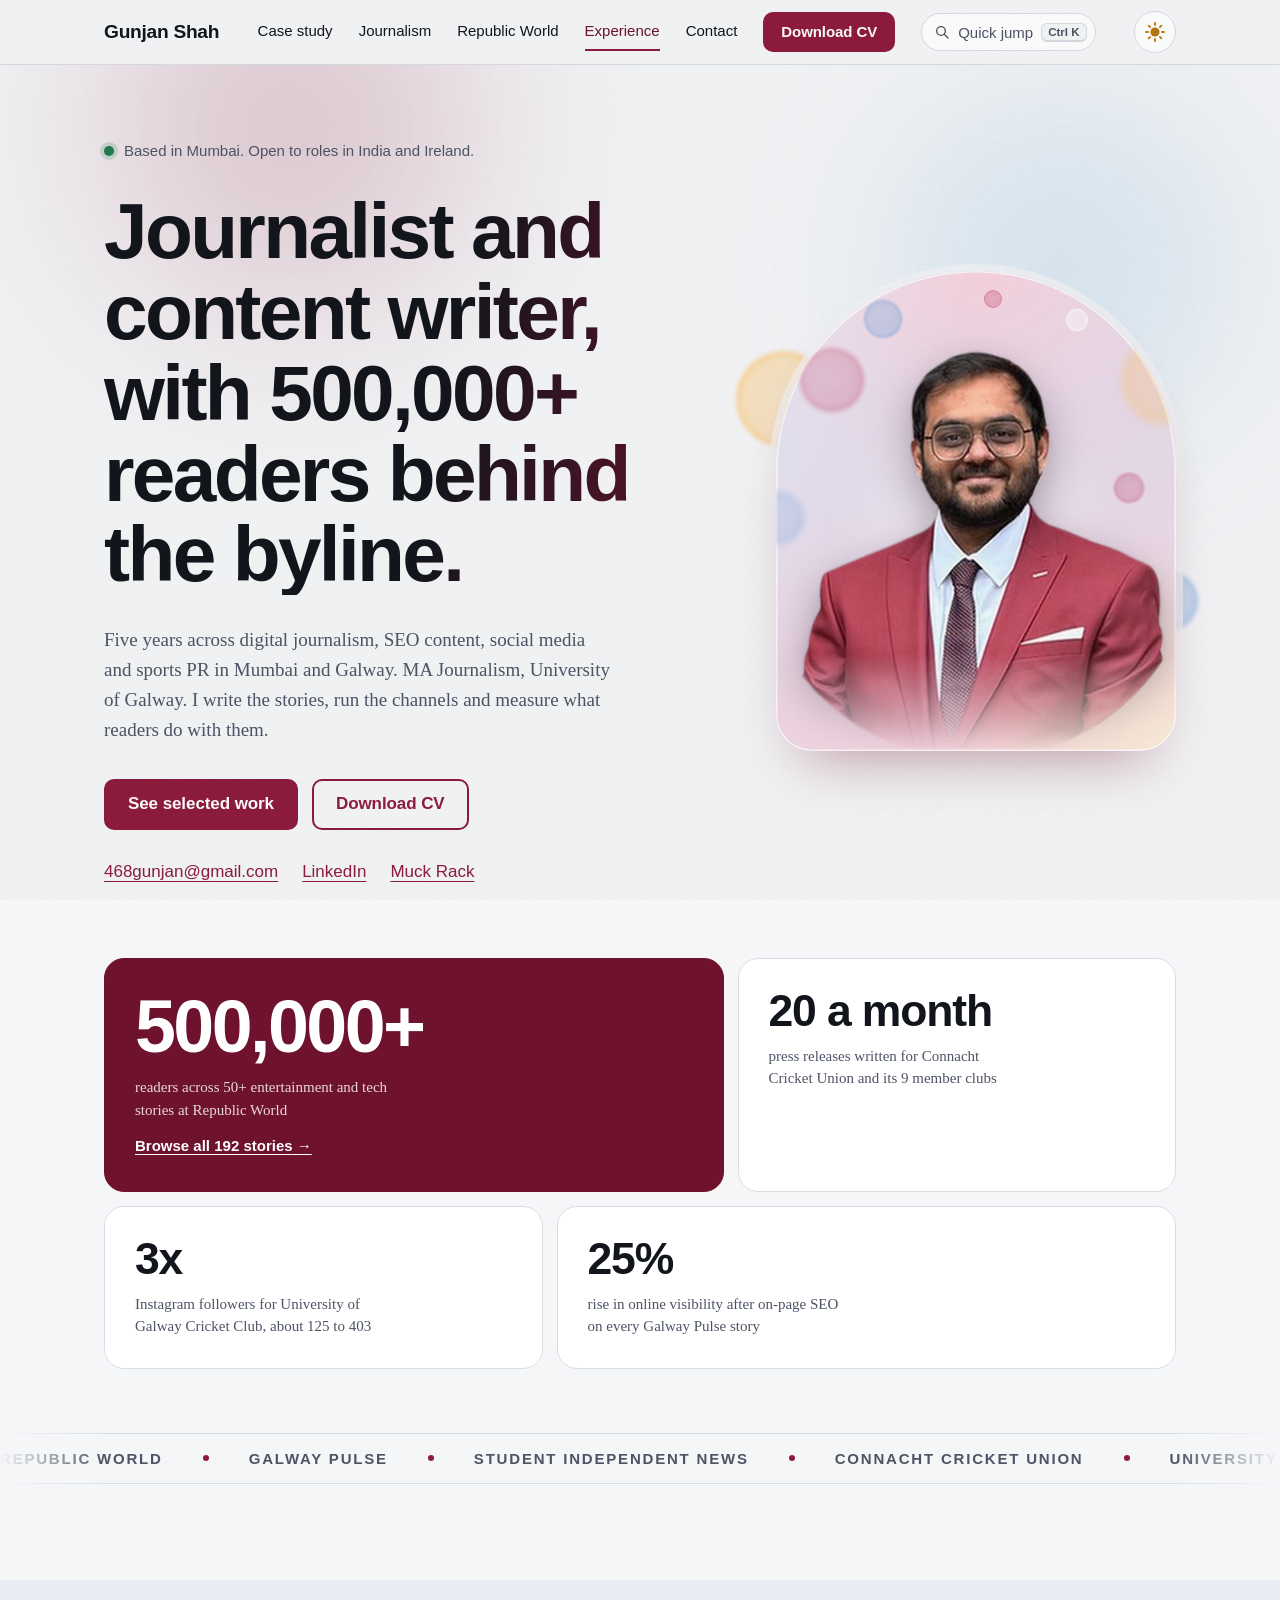
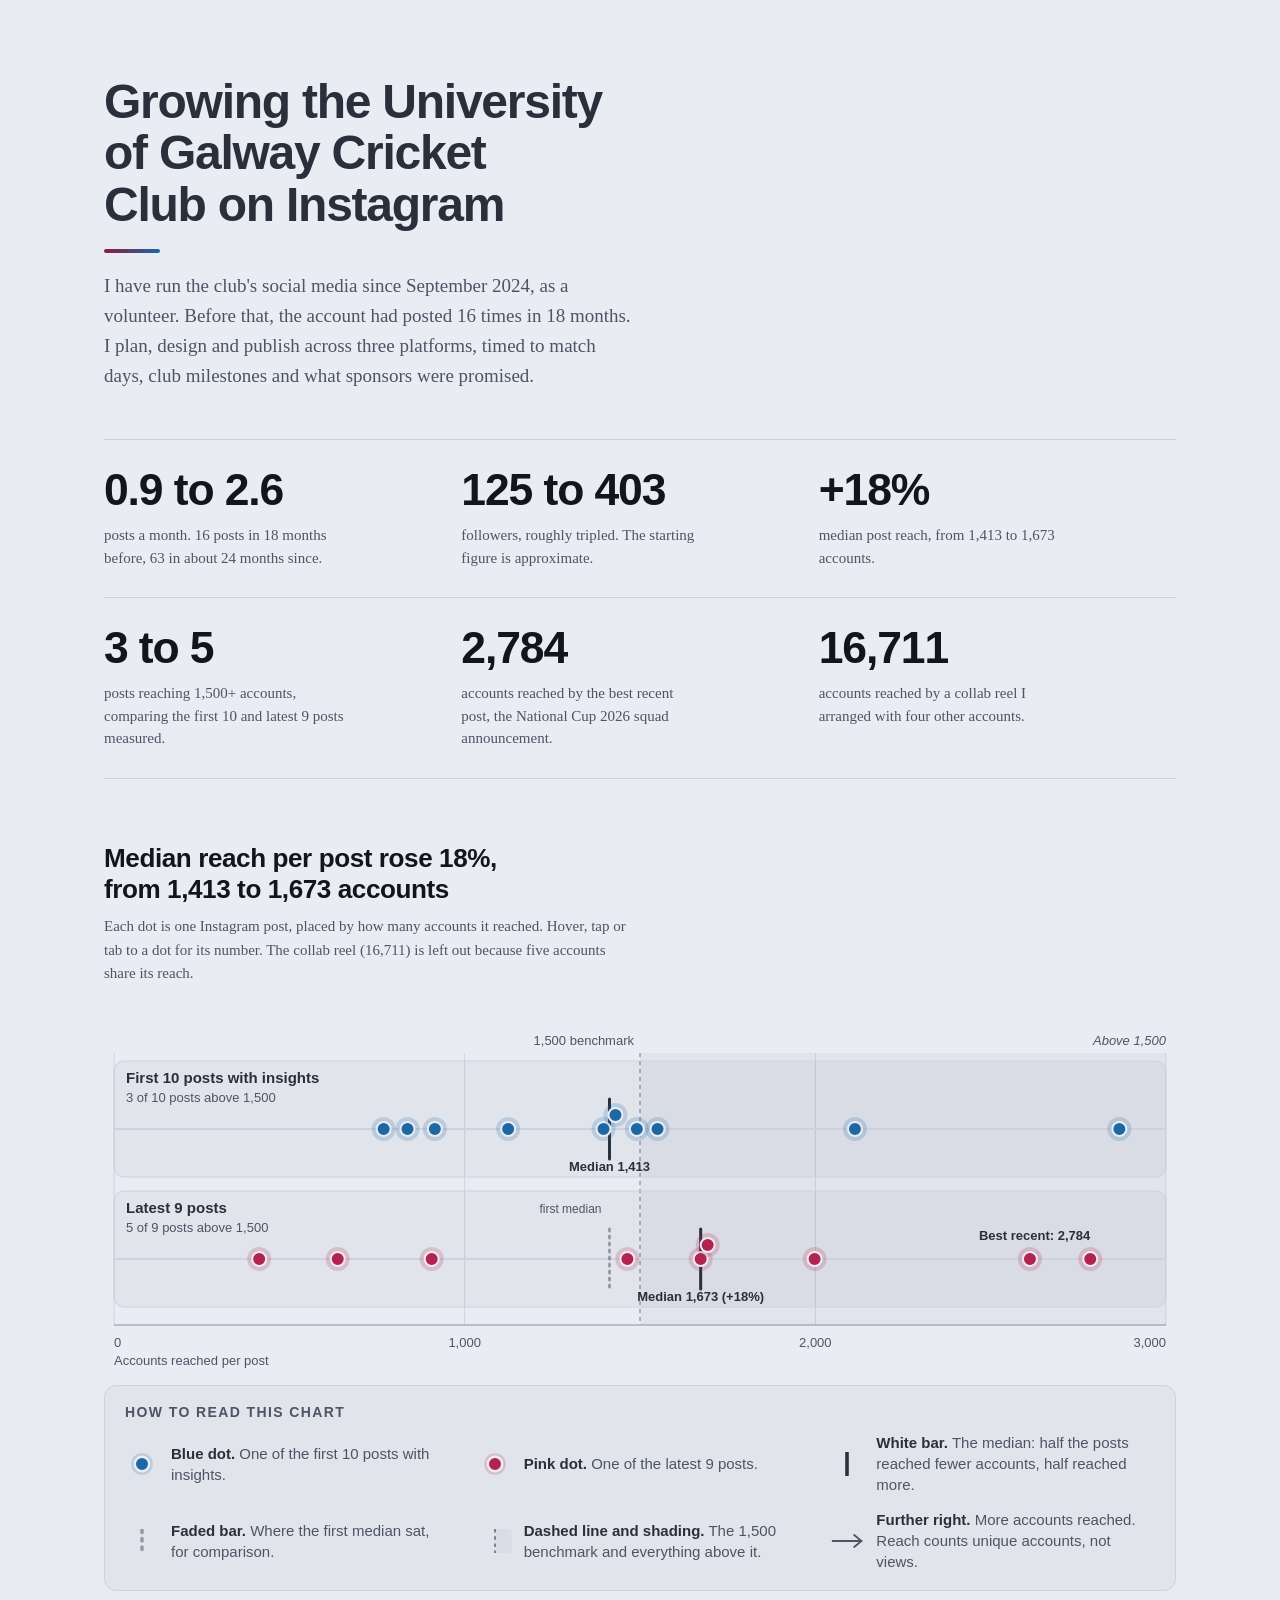
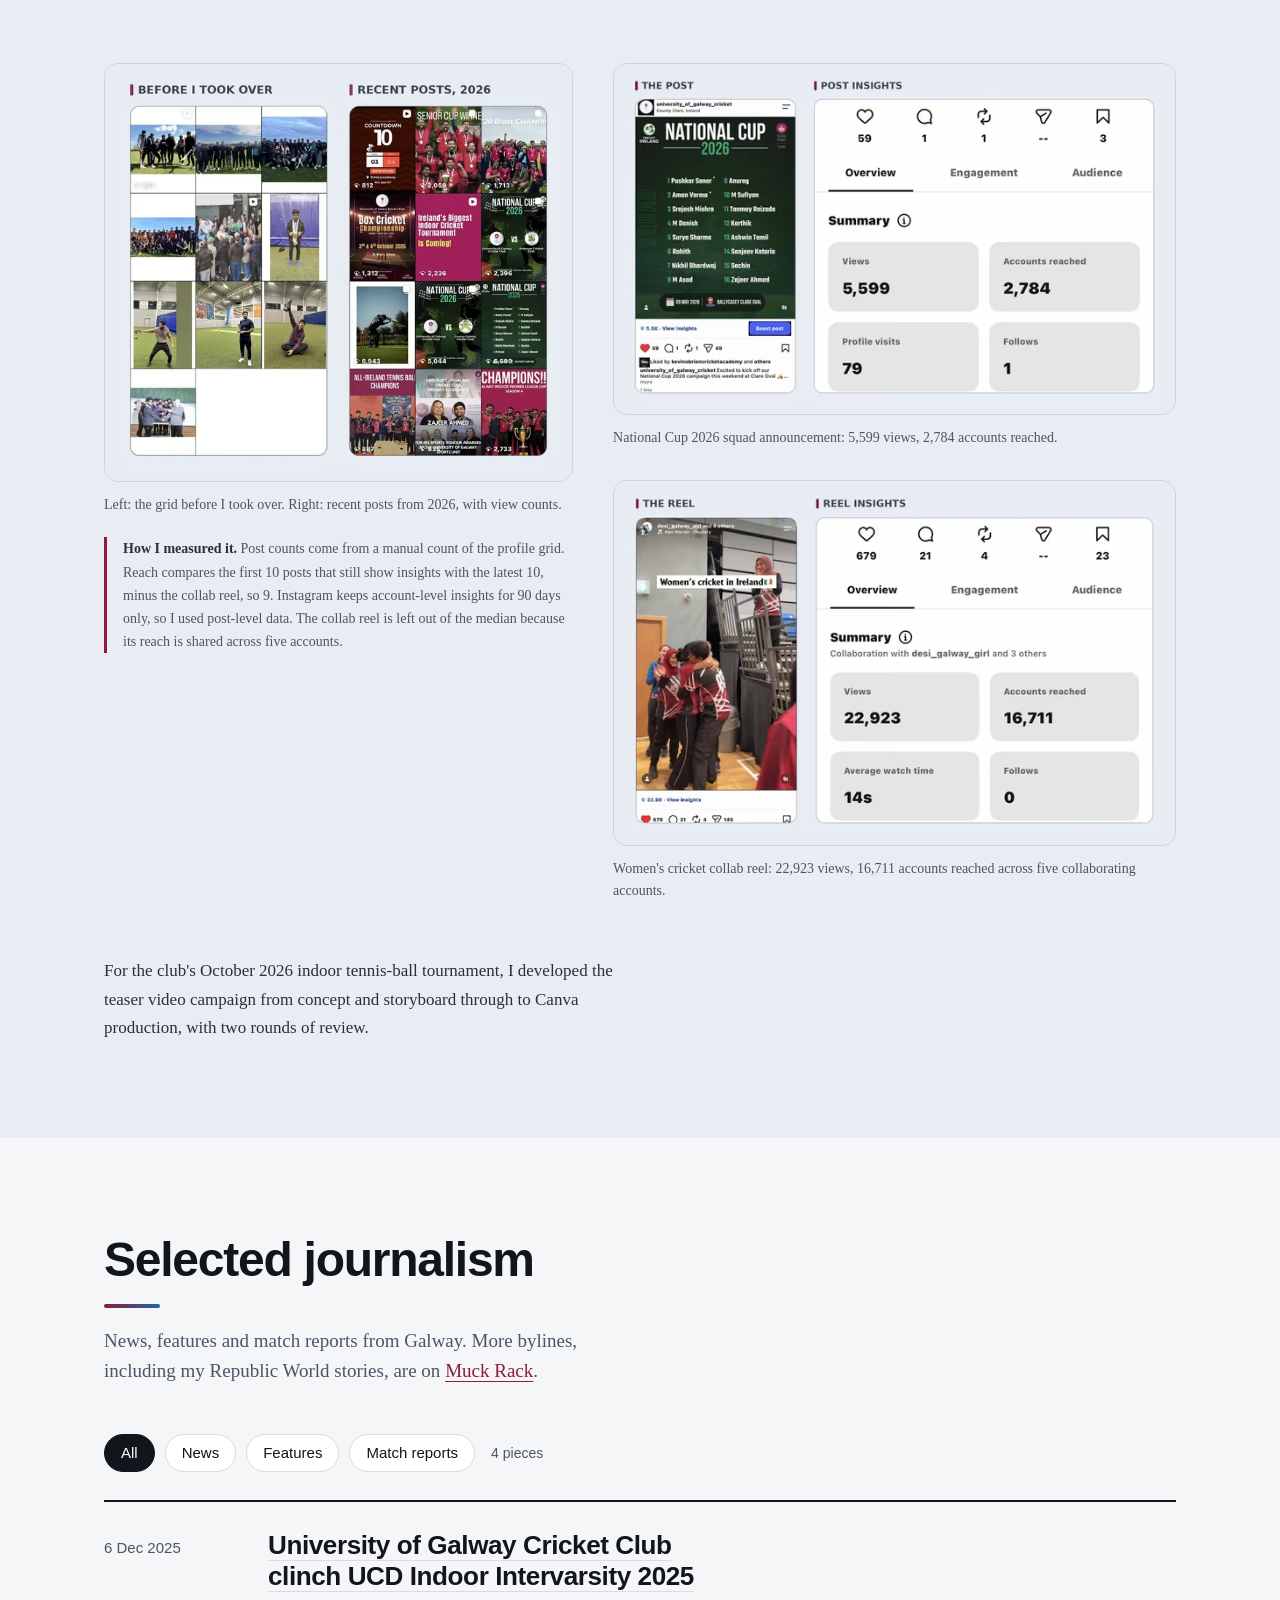
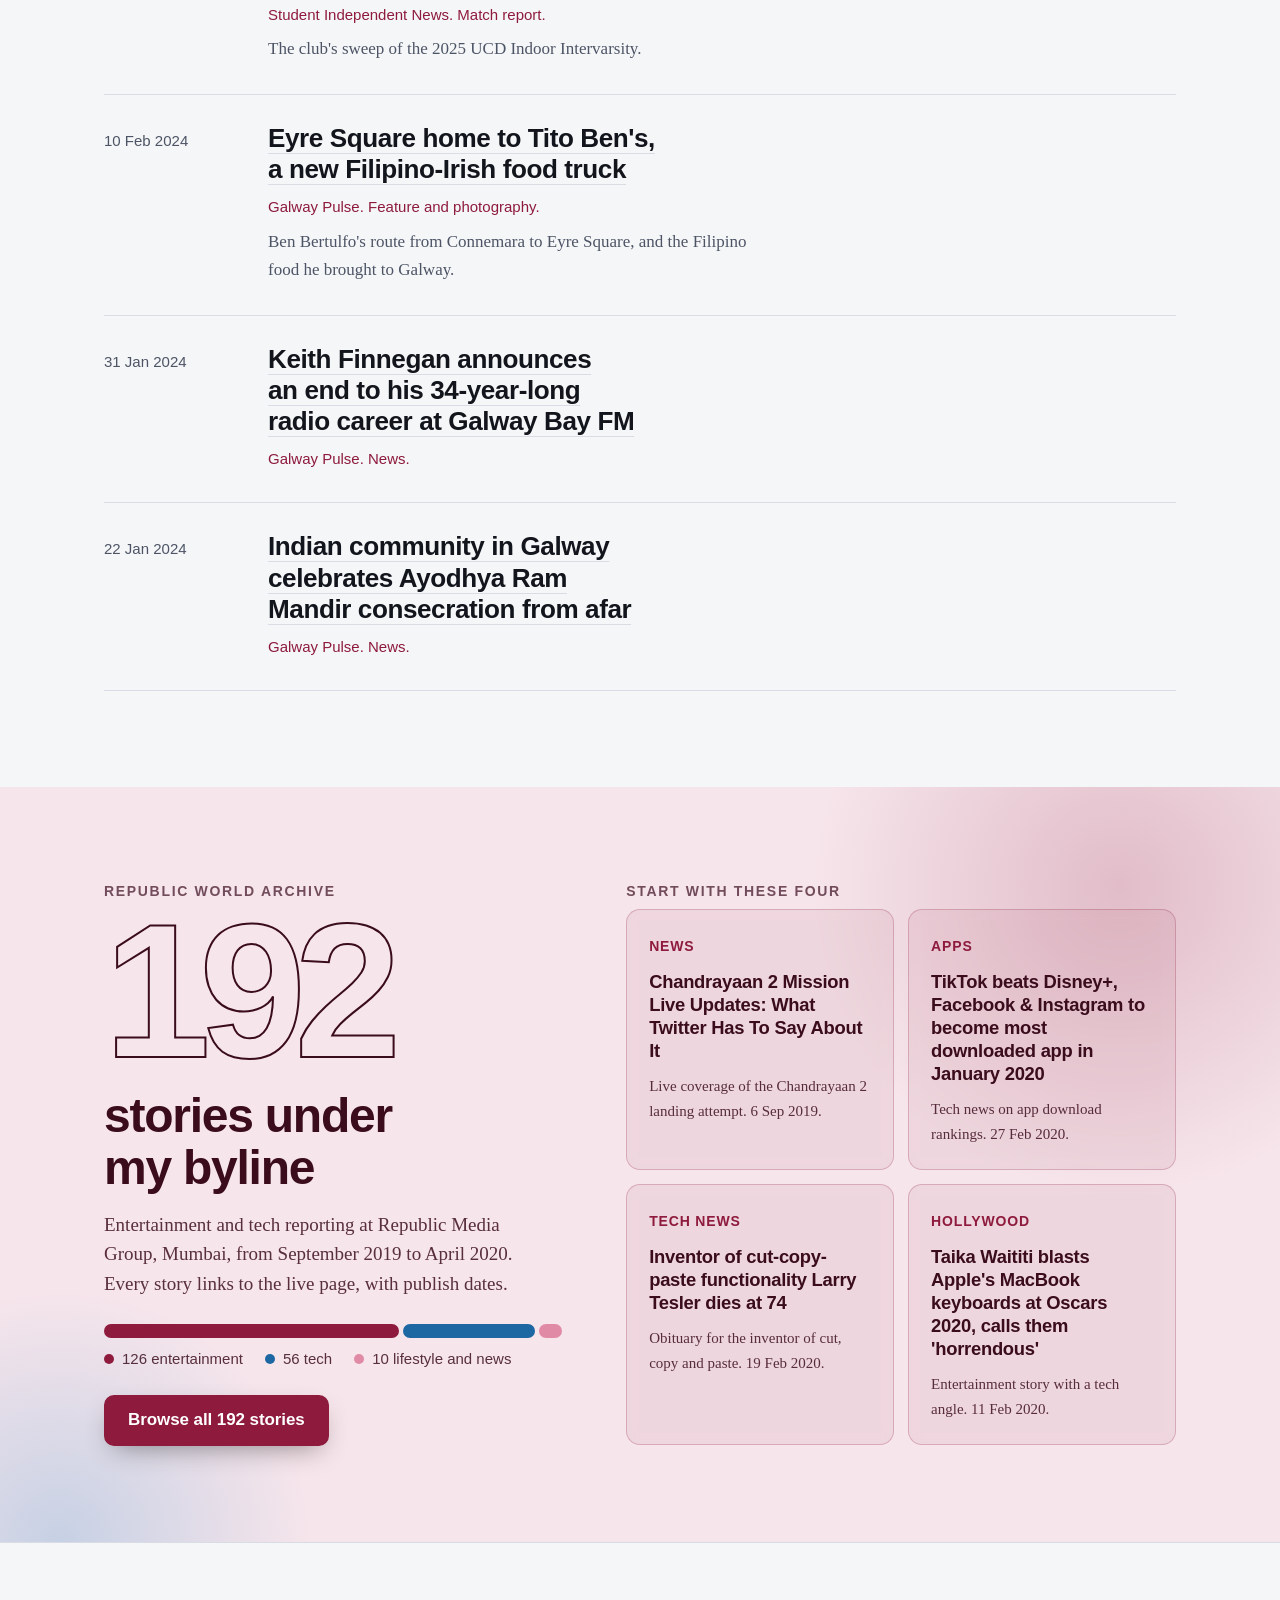
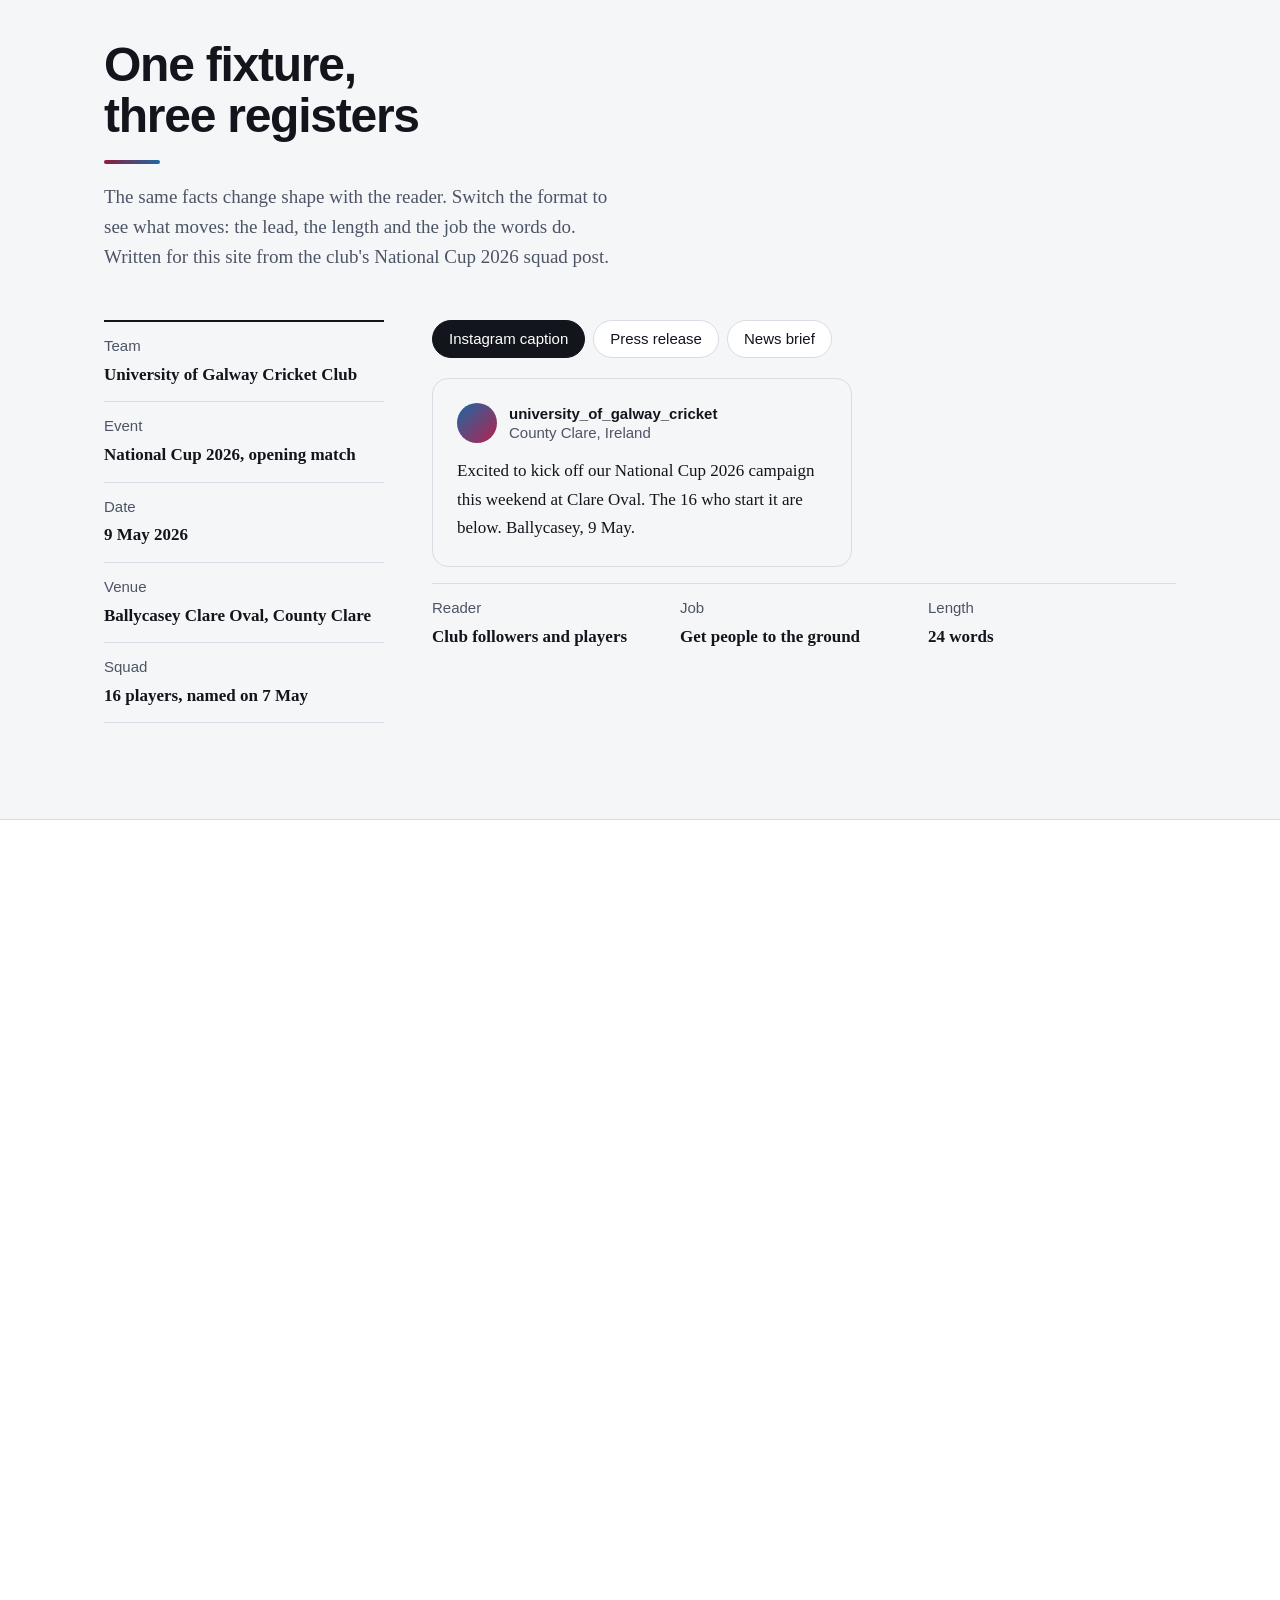
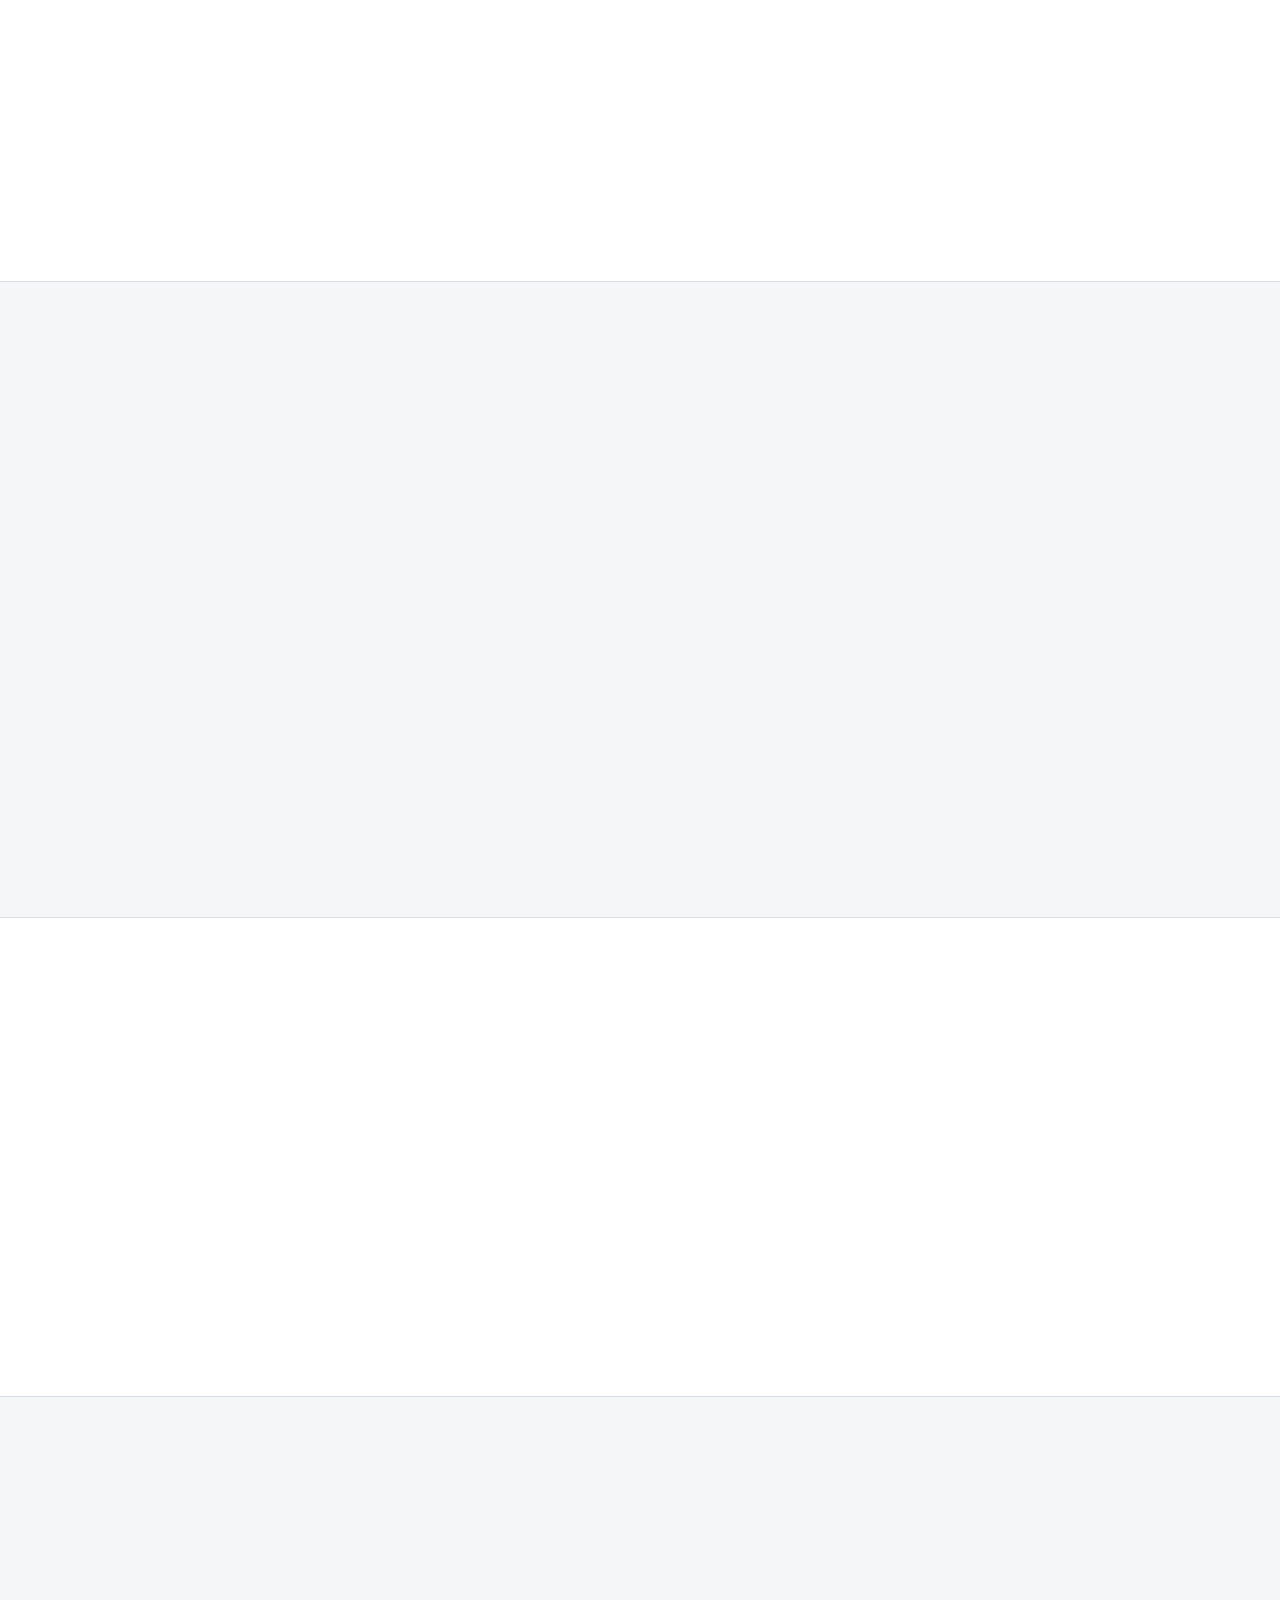
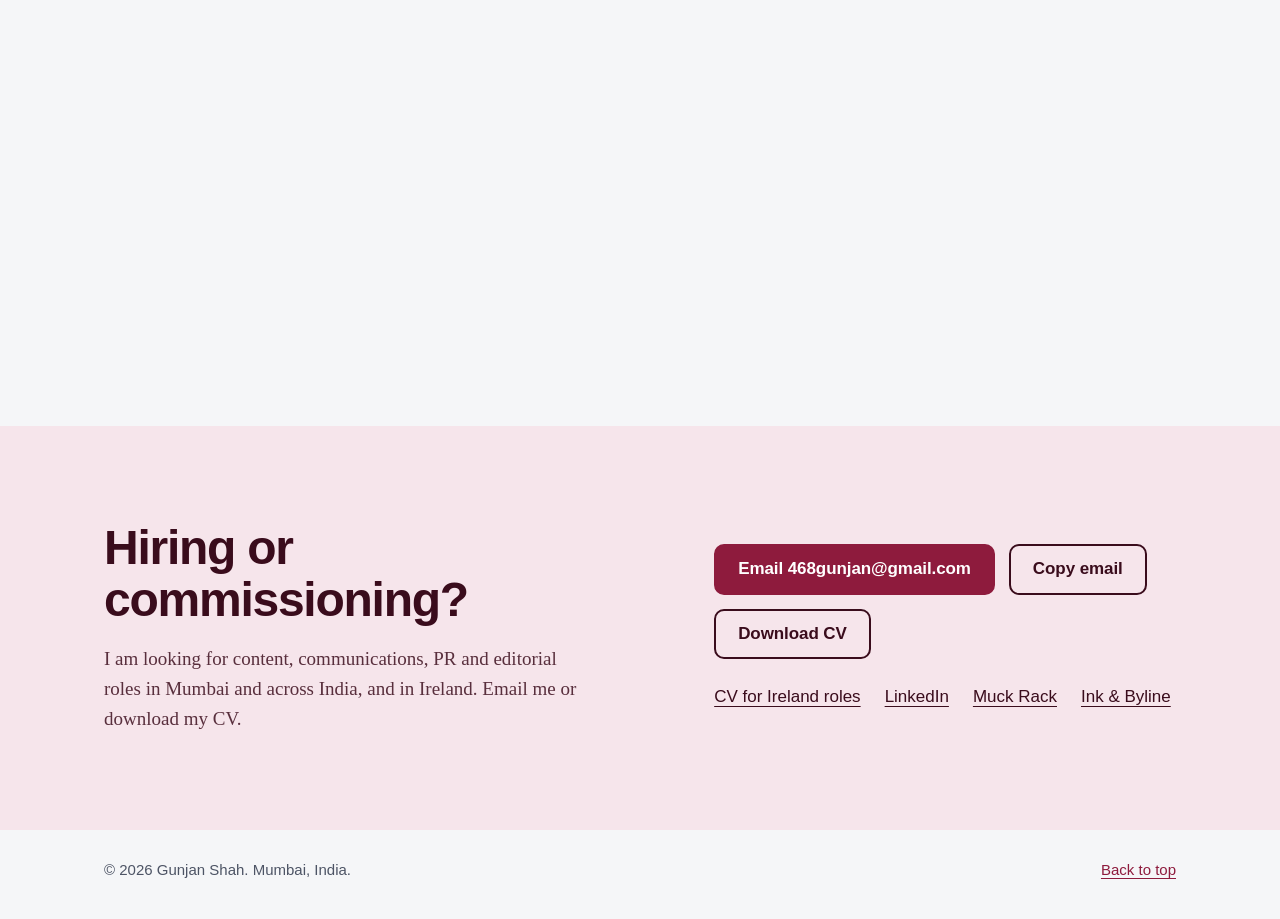
==== commit cd1cf000: "Add files via upload" ====
--- a/index.html
+++ b/index.html
@@ -61,6 +61,7 @@
           <svg viewBox="0 0 24 24" aria-hidden="true" focusable="false"><circle cx="10.5" cy="10.5" r="6.5" fill="none" stroke="currentColor" stroke-width="2"/><path d="M15.5 15.5L21 21" stroke="currentColor" stroke-width="2" stroke-linecap="round"/></svg>
           <span>Quick jump</span><kbd id="kbd-hint">Ctrl K</kbd>
         </button>
+      </nav>
         <button class="theme-toggle" id="theme-toggle" type="button" aria-pressed="false" aria-label="Dark theme">
           <svg class="ti" viewBox="0 0 24 24" aria-hidden="true" focusable="false">
             <defs><mask id="ti-mask"><rect width="24" height="24" fill="#fff"/><circle class="ti__cut" cx="12" cy="12" r="7"/></mask></defs>
@@ -68,7 +69,6 @@
             <g class="ti__rays"><line x1="12" y1="2.2" x2="12" y2="4.4" transform="rotate(0 12 12)"/><line x1="12" y1="2.2" x2="12" y2="4.4" transform="rotate(45 12 12)"/><line x1="12" y1="2.2" x2="12" y2="4.4" transform="rotate(90 12 12)"/><line x1="12" y1="2.2" x2="12" y2="4.4" transform="rotate(135 12 12)"/><line x1="12" y1="2.2" x2="12" y2="4.4" transform="rotate(180 12 12)"/><line x1="12" y1="2.2" x2="12" y2="4.4" transform="rotate(225 12 12)"/><line x1="12" y1="2.2" x2="12" y2="4.4" transform="rotate(270 12 12)"/><line x1="12" y1="2.2" x2="12" y2="4.4" transform="rotate(315 12 12)"/></g>
           </svg>
         </button>
-      </nav>
     </div>
   </header>
 
--- a/assets/site.css
+++ b/assets/site.css
@@ -0,0 +1,1140 @@
+/* Gunjan Shah portfolio
+   Palette: club maroon from the UGCC graphics, cool paper, near-black ink.
+   Type: Bricolage Grotesque (headings, UI), Literata (reading text).
+   Scale: one fluid scale, ratio about 1.25, all sizes come from the tokens below. */
+
+:root {
+  --paper: #f5f6f8;
+  --surface: #ffffff;
+  --ink: #12151c;
+  --muted: #4d5465;
+  --rule: #d9dce4;
+  --accent: #8e1b3d;
+  --accent-strong: #6e122e;
+  --go: #1f7a4f;
+
+  /* Bands (UGCC case study, Republic World, contact) follow the theme. Light values here. */
+  --dark: #e9ecf3;
+  --dark-rule: #cdd2de;
+  --dark-text: #2a2f3c;
+  --dark-strong: #12151c;
+  --dark-muted: #4d5465;
+  --accent-on-dark: #8e1b3d;
+  --axis: #8a91a4;
+  --ref: #6f7790;
+  --lane: rgba(18, 21, 28, 0.035);
+  --tip-bg: #ffffff;
+  --tip-border: #c3c9d8;
+
+  --c-early: #1d68a3;
+  --c-recent: #b3234f;
+
+  --band-accent: #f6e5eb;
+  --band-fg: #3a0c1c;
+  --band-soft: rgba(58, 12, 28, 0.84);
+  --band-mute: rgba(58, 12, 28, 0.7);
+  --band-glass: rgba(142, 27, 61, 0.07);
+  --band-glass-b: rgba(142, 27, 61, 0.24);
+  --band-glow: rgba(142, 27, 61, 0.2);
+  --band-btn-bg: #8e1b3d;
+  --band-btn-fg: #ffffff;
+  --band-btn-hover: #6e122e;
+  --band-tag: #8e1b3d;
+  --rw1: #8e1b3d;
+  --rw2: #1d68a3;
+  --rw3: #e08aa5;
+  --tile-accent: #6e122e;
+  --btn-bg: #8e1b3d;
+  --btn-bg-hover: #6e122e;
+  --header-bg: rgba(245, 246, 248, 0.94);
+  --on-ink: #ffffff;
+
+  --sans: "Bricolage Grotesque", "Helvetica Neue", Arial, sans-serif;
+  --serif: "Literata", Georgia, "Times New Roman", serif;
+
+  --fs-xs: 0.875rem;
+  --fs-sm: 0.9375rem;
+  --fs-base: 1.0625rem;
+  --fs-md: 1.1875rem;
+  --fs-h3: clamp(1.3rem, 1.15rem + 0.6vw, 1.65rem);
+  --fs-h2: clamp(2rem, 1.5rem + 2vw, 3rem);
+  --fs-h1: clamp(2.6rem, 1.7rem + 4.2vw, 4.9rem);
+  --fs-stat: clamp(2rem, 1.5rem + 1.6vw, 2.9rem);
+
+  --wrap: 1120px;
+  --gutter: 24px;
+  --radius: 10px;
+}
+
+/* Dark theme: follows the system unless the visitor picks one with the toggle. */
+@media (prefers-color-scheme: dark) {
+  :root:not([data-theme="light"]) {
+    color-scheme: dark;
+    --paper: #12141a;
+    --surface: #1a1d26;
+    --ink: #eceef3;
+    --muted: #a9afbf;
+    --rule: #2c303c;
+    --accent: #f2a0b6;
+    --accent-strong: #f7bccb;
+    --btn-bg: #a3234a;
+    --btn-bg-hover: #b82b56;
+    --header-bg: rgba(18, 20, 26, 0.92);
+    --on-ink: #12141a;
+    --dark: #0a0b0f;
+    --dark-rule: #272b37;
+    --dark-text: #e7e9ee;
+    --dark-strong: #ffffff;
+    --dark-muted: #aab0bf;
+    --accent-on-dark: #f2a7ba;
+    --axis: #4a5062;
+    --ref: #7b8398;
+    --lane: rgba(255, 255, 255, 0.025);
+    --tip-bg: #1c2029;
+    --tip-border: #3a4052;
+    --c-early: #4b9cd3;
+    --c-recent: #dc5b80;
+    --band-accent: #2a0d18;
+    --band-fg: #ffffff;
+    --band-soft: rgba(255, 255, 255, 0.86);
+    --band-mute: rgba(255, 255, 255, 0.75);
+    --band-glass: rgba(255, 255, 255, 0.1);
+    --band-glass-b: rgba(255, 255, 255, 0.28);
+    --band-glow: rgba(255, 255, 255, 0.14);
+    --band-btn-bg: #ffffff;
+    --band-btn-fg: #6e122e;
+    --band-btn-hover: #f3e4e9;
+    --band-tag: #f5c4d2;
+    --rw1: #ffffff;
+    --rw2: #8fc6ea;
+    --rw3: #f5b4c6;
+    --tile-accent: #7d1634;
+  }
+}
+:root[data-theme="dark"] {
+  color-scheme: dark;
+  --paper: #12141a;
+  --surface: #1a1d26;
+  --ink: #eceef3;
+  --muted: #a9afbf;
+  --rule: #2c303c;
+  --accent: #f2a0b6;
+  --accent-strong: #f7bccb;
+  --btn-bg: #a3234a;
+  --btn-bg-hover: #b82b56;
+  --header-bg: rgba(18, 20, 26, 0.92);
+  --on-ink: #12141a;
+  --dark: #0a0b0f;
+  --dark-rule: #272b37;
+  --dark-text: #e7e9ee;
+  --dark-strong: #ffffff;
+  --dark-muted: #aab0bf;
+  --accent-on-dark: #f2a7ba;
+  --axis: #4a5062;
+  --ref: #7b8398;
+  --lane: rgba(255, 255, 255, 0.025);
+  --tip-bg: #1c2029;
+  --tip-border: #3a4052;
+  --c-early: #4b9cd3;
+  --c-recent: #dc5b80;
+  --band-accent: #2a0d18;
+  --band-fg: #ffffff;
+  --band-soft: rgba(255, 255, 255, 0.86);
+  --band-mute: rgba(255, 255, 255, 0.75);
+  --band-glass: rgba(255, 255, 255, 0.1);
+  --band-glass-b: rgba(255, 255, 255, 0.28);
+  --band-glow: rgba(255, 255, 255, 0.14);
+  --band-btn-bg: #ffffff;
+  --band-btn-fg: #6e122e;
+  --band-btn-hover: #f3e4e9;
+  --band-tag: #f5c4d2;
+  --rw1: #ffffff;
+  --rw2: #8fc6ea;
+  --rw3: #f5b4c6;
+  --tile-accent: #7d1634;
+}
+
+*,
+*::before,
+*::after { box-sizing: border-box; }
+
+[hidden] { display: none !important; }
+
+html {
+  scroll-behavior: smooth;
+  scroll-padding-top: 76px;
+  -webkit-text-size-adjust: 100%;
+}
+
+body {
+  margin: 0;
+  background: var(--paper);
+  color: var(--ink);
+  font: 400 var(--fs-base) / 1.66 var(--serif);
+  font-kerning: normal;
+  font-variant-ligatures: common-ligatures;
+  font-variant-numeric: lining-nums proportional-nums;
+  text-rendering: optimizeLegibility;
+  -webkit-font-smoothing: antialiased;
+}
+
+p { text-wrap: pretty; }
+img { display: block; max-width: 100%; height: auto; }
+
+a { color: var(--accent); text-decoration-thickness: 1px; text-underline-offset: 0.22em; }
+a:hover { color: var(--accent-strong); text-decoration-thickness: 2px; }
+
+:focus-visible {
+  outline: 3px solid var(--accent);
+  outline-offset: 3px;
+  border-radius: 4px;
+}
+
+.wrap {
+  width: 100%;
+  max-width: var(--wrap);
+  margin: 0 auto;
+  padding-inline: var(--gutter);
+}
+
+.sr {
+  position: absolute;
+  width: 1px;
+  height: 1px;
+  margin: -1px;
+  padding: 0;
+  overflow: hidden;
+  clip: rect(0 0 0 0);
+  white-space: nowrap;
+  border: 0;
+}
+
+.skip {
+  position: absolute;
+  left: 12px;
+  top: -60px;
+  z-index: 100;
+  padding: 10px 16px;
+  background: var(--ink);
+  color: var(--paper);
+  font: 600 var(--fs-sm) var(--sans);
+  border-radius: 6px;
+}
+.skip:focus { top: 12px; }
+
+/* Headings and UI text use the sans */
+h1, h2, h3, .wordmark, .btn, .nav, .status, dt, .chip, .reach__legend {
+  font-family: var(--sans);
+  font-optical-sizing: auto;
+}
+h1, h2, h3 { margin: 0; color: inherit; text-wrap: balance; }
+
+/* Buttons */
+.btn {
+  display: inline-block;
+  padding: 13px 22px;
+  background: var(--btn-bg);
+  color: #fff;
+  border: 2px solid var(--btn-bg);
+  border-radius: var(--radius);
+  font-weight: 600;
+  font-size: var(--fs-base);
+  line-height: 1.2;
+  letter-spacing: -0.005em;
+  text-decoration: none;
+  transition: background-color 0.15s, color 0.15s, border-color 0.15s;
+}
+.btn:hover { background: var(--btn-bg-hover); border-color: var(--btn-bg-hover); color: #fff; }
+.btn--ghost { background: transparent; color: var(--accent); }
+.btn--ghost:hover { background: var(--btn-bg); color: #fff; border-color: var(--btn-bg); }
+.btn--small { padding: 9px 16px; font-size: var(--fs-sm); }
+.btn--light { background: var(--band-btn-bg); border-color: var(--band-btn-bg); color: var(--band-btn-fg); }
+.btn--light:hover { background: var(--band-btn-hover); border-color: var(--band-btn-hover); color: var(--band-btn-fg); }
+:root:not([data-theme="dark"]) .btn--light:hover { color: #fff; }
+.btn--outline-light { background: transparent; border-color: var(--band-fg); color: var(--band-fg); }
+.btn--outline-light:hover { background: var(--band-fg); color: var(--band-accent); border-color: var(--band-fg); }
+
+/* Header */
+.site-header {
+  position: sticky;
+  top: env(safe-area-inset-top, 0px);
+  z-index: 50;
+  background: var(--header-bg);
+  backdrop-filter: blur(8px);
+  border-bottom: 1px solid var(--rule);
+}
+.site-header__inner {
+  display: flex;
+  align-items: center;
+  justify-content: space-between;
+  gap: 20px;
+  min-height: 64px;
+}
+.wordmark {
+  color: var(--ink);
+  font-weight: 700;
+  font-size: 1.2rem;
+  letter-spacing: -0.015em;
+  text-decoration: none;
+}
+.wordmark:hover { color: var(--accent); }
+.nav {
+  display: flex;
+  align-items: center;
+  gap: 26px;
+  font-weight: 500;
+  font-size: var(--fs-sm);
+}
+.nav a:not(.btn) {
+  color: var(--ink);
+  text-decoration: none;
+  padding: 6px 0;
+  border-bottom: 2px solid transparent;
+}
+.nav a:not(.btn):hover { color: var(--accent); }
+.nav a[aria-current="true"] { border-bottom-color: var(--accent); color: var(--accent-strong); }
+
+/* Theme toggle */
+.theme-toggle {
+  display: inline-grid;
+  place-items: center;
+  width: 38px;
+  height: 38px;
+  padding: 0;
+  border: 1.5px solid var(--rule);
+  border-radius: 50%;
+  background: var(--surface);
+  color: var(--ink);
+  cursor: pointer;
+  transition: border-color 0.15s, transform 0.25s;
+}
+.theme-toggle:hover { border-color: var(--accent); }
+.theme-toggle svg { width: 18px; height: 18px; display: block; }
+.theme-toggle[aria-pressed="true"] svg { transform: rotate(180deg); }
+.theme-toggle svg { transition: transform 0.35s ease; }
+
+/* Reading progress: scroll-driven, drawn only where the browser supports it */
+.site-header::after {
+  content: "";
+  position: absolute;
+  left: 0;
+  right: 0;
+  bottom: -1px;
+  height: 3px;
+  background: var(--accent);
+  transform: scaleX(0);
+  transform-origin: 0 50%;
+  pointer-events: none;
+}
+@supports (animation-timeline: scroll()) {
+  .site-header::after {
+    animation: progress linear both;
+    animation-timeline: scroll(root block);
+  }
+}
+@keyframes progress { to { transform: scaleX(1); } }
+
+/* Skip rendering of far-below-the-fold sections until they are near the viewport */
+#experience, #writing, #references, #background {
+  content-visibility: auto;
+  contain-intrinsic-size: auto 900px;
+}
+
+/* Hero */
+.hero { padding: 72px 0 0; }
+.hero__grid {
+  display: grid;
+  grid-template-columns: minmax(0, 1fr) 248px;
+  gap: 64px;
+  align-items: center;
+}
+.status {
+  display: inline-flex;
+  align-items: center;
+  gap: 10px;
+  margin: 0 0 28px;
+  font-weight: 500;
+  font-size: var(--fs-sm);
+  color: var(--muted);
+}
+.status__dot {
+  width: 10px;
+  height: 10px;
+  border-radius: 50%;
+  background: var(--go);
+  box-shadow: 0 0 0 4px rgba(31, 122, 79, 0.18);
+  flex: none;
+}
+.hero h1 {
+  max-width: 16ch;
+  font-size: var(--fs-h1);
+  font-weight: 700;
+  line-height: 1.03;
+  letter-spacing: -0.034em;
+}
+.hero__lead {
+  max-width: 54ch;
+  margin: 30px 0 0;
+  font-size: var(--fs-md);
+  line-height: 1.58;
+  color: var(--muted);
+}
+.hero__actions { display: flex; flex-wrap: wrap; gap: 14px; margin-top: 34px; }
+.hero__links {
+  display: flex;
+  flex-wrap: wrap;
+  gap: 8px 24px;
+  margin: 28px 0 0;
+  font-family: var(--sans);
+  font-weight: 500;
+}
+.hero__figure { display: block; justify-self: end; }
+.hero__portrait {
+  width: 248px;
+  height: 248px;
+  border-radius: 50%;
+  object-fit: cover;
+  border: 1px solid var(--rule);
+}
+.hero__copy { animation: rise 0.7s ease-out both; }
+
+@keyframes rise {
+  from { opacity: 0; transform: translateY(14px); }
+  to { opacity: 1; transform: none; }
+}
+
+/* Proof tiles under hero (bento grid) */
+.proof {
+  display: grid;
+  grid-template-columns: repeat(12, minmax(0, 1fr));
+  gap: 14px;
+  margin: 72px 0 0;
+}
+.proof__item {
+  grid-column: span 5;
+  margin: 0;
+  padding: 28px 30px 30px;
+  background: var(--surface);
+  border: 1px solid var(--rule);
+  border-radius: 20px;
+}
+.proof__item:nth-child(1),
+.proof__item:nth-child(4) { grid-column: span 7; }
+.proof__item:nth-child(1) { background: var(--tile-accent); border-color: var(--tile-accent); color: #fff; }
+.proof dt {
+  font-weight: 700;
+  font-size: var(--fs-stat);
+  line-height: 1.08;
+  letter-spacing: -0.025em;
+  font-variant-numeric: lining-nums tabular-nums;
+}
+.proof__item:nth-child(1) dt { font-size: clamp(2.8rem, 1.8rem + 3.8vw, 4.6rem); letter-spacing: -0.035em; }
+.proof dd {
+  margin: 10px 0 0;
+  max-width: 34ch;
+  font-size: var(--fs-sm);
+  line-height: 1.5;
+  color: var(--muted);
+}
+.proof__item:nth-child(1) dd { color: rgba(255, 255, 255, 0.84); }
+
+/* Sections */
+.section { padding: 96px 0; }
+.hero + .band { margin-top: 96px; }
+.section--surface { background: var(--surface); border-top: 1px solid var(--rule); border-bottom: 1px solid var(--rule); }
+.section__head { max-width: 62ch; margin-bottom: 48px; }
+.section__head h2 {
+  font-size: var(--fs-h2);
+  font-weight: 700;
+  line-height: 1.08;
+  letter-spacing: -0.026em;
+}
+.lead { margin: 18px 0 0; font-size: var(--fs-md); line-height: 1.58; color: var(--muted); }
+.section__head p:last-child:not(.lead) { margin-top: 26px; }
+
+/* Dark case study band */
+.band--dark { background: var(--dark); color: var(--dark-text); }
+.band--dark .lead { color: var(--dark-muted); }
+.band--dark a:not(.btn) { color: var(--accent-on-dark); }
+.band--dark :focus-visible { outline-color: var(--accent-on-dark); }
+
+.stats {
+  display: grid;
+  grid-template-columns: repeat(3, minmax(0, 1fr));
+  gap: 0;
+  margin: 0 0 64px;
+  border-top: 1px solid var(--dark-rule);
+}
+.stats__item { padding: 26px 24px 28px 0; border-bottom: 1px solid var(--dark-rule); }
+.stats dt {
+  font-weight: 700;
+  font-size: var(--fs-stat);
+  line-height: 1.08;
+  letter-spacing: -0.025em;
+  font-variant-numeric: lining-nums tabular-nums;
+  color: var(--dark-strong);
+}
+.stats dd {
+  margin: 10px 0 0;
+  max-width: 32ch;
+  font-size: var(--fs-sm);
+  line-height: 1.5;
+  color: var(--dark-muted);
+}
+.stats--light { grid-template-columns: repeat(2, minmax(0, 1fr)); border-top-color: var(--rule); max-width: 640px; margin-bottom: 0; }
+.stats--light .stats__item { border-bottom-color: var(--rule); }
+.stats--light dt { color: var(--ink); }
+.stats--light dd { color: var(--muted); }
+
+/* Reach chart */
+.reach { margin: 0 0 72px; }
+.reach__head { max-width: 62ch; margin-bottom: 20px; }
+.reach__head h3 { font-size: var(--fs-h3); font-weight: 600; line-height: 1.2; letter-spacing: -0.016em; color: var(--dark-strong); }
+.reach__head p { margin: 10px 0 0; font-size: var(--fs-sm); line-height: 1.55; color: var(--dark-muted); }
+.reach__chart {
+  position: relative;
+  padding: 8px 0 0;
+  border-top: 1px solid var(--dark-rule);
+  min-height: 300px;
+}
+.reach__chart svg { display: block; width: 100%; overflow: visible; }
+.reach__chart text { font-family: var(--sans); fill: var(--dark-muted); }
+.reach__chart .t-strong { fill: var(--dark-text); font-weight: 600; }
+.reach__chart .t-ref { fill: var(--dark-muted); }
+.reach__chart .grid { stroke: var(--dark-rule); stroke-width: 1; }
+.reach__chart .axis { stroke: var(--axis); stroke-width: 1; }
+.reach__chart .ref { stroke: var(--ref); stroke-width: 1; stroke-dasharray: 4 4; }
+.reach__chart .median { stroke: var(--dark-text); stroke-width: 2; }
+.reach__chart .dot { stroke: var(--dark); stroke-width: 2; }
+.reach__chart .dot--early { fill: var(--c-early); }
+.reach__chart .dot--recent { fill: var(--c-recent); }
+.reach__chart .hit { fill: transparent; cursor: pointer; }
+.reach__chart .hit:focus-visible { outline: none; stroke: var(--dark-strong); stroke-width: 2; }
+.reach__tip {
+  position: absolute;
+  z-index: 2;
+  width: max-content;
+  max-width: 220px;
+  padding: 8px 12px;
+  background: var(--tip-bg);
+  border: 1px solid var(--tip-border);
+  border-radius: 8px;
+  font: 500 var(--fs-xs) / 1.4 var(--sans);
+  color: var(--dark-text);
+  pointer-events: none;
+  transform: translate(-50%, -100%);
+}
+.reach__tip strong { display: block; font-size: var(--fs-sm); color: var(--dark-strong); font-variant-numeric: tabular-nums; }
+.reach__legend {
+  display: flex;
+  flex-wrap: wrap;
+  gap: 8px 28px;
+  margin: 12px 0 0;
+  padding: 0;
+  list-style: none;
+  font-size: var(--fs-xs);
+  font-weight: 500;
+  color: var(--dark-muted);
+}
+.reach__legend li { display: inline-flex; align-items: center; gap: 8px; }
+.reach__swatch { width: 12px; height: 12px; border-radius: 50%; flex: none; }
+.reach__swatch--early { background: var(--c-early); }
+.reach__swatch--recent { background: var(--c-recent); }
+.reach__swatch--median { width: 3px; height: 14px; border-radius: 1px; background: var(--dark-text); }
+
+.shots {
+  display: grid;
+  grid-template-columns: minmax(0, 5fr) minmax(0, 6fr);
+  gap: 40px;
+  align-items: start;
+}
+.shots figure { margin: 0; }
+.shots__side { display: grid; gap: 32px; }
+.shots figcaption { margin-top: 12px; font-size: var(--fs-xs); line-height: 1.55; color: var(--dark-muted); }
+.shot {
+  display: block;
+  width: 100%;
+  padding: 0;
+  border: 1px solid var(--dark-rule);
+  border-radius: 14px;
+  background: transparent;
+  overflow: hidden;
+  cursor: zoom-in;
+}
+.shot:hover { border-color: #444a5c; }
+.method {
+  margin: 22px 0 0;
+  padding-left: 16px;
+  border-left: 3px solid var(--accent);
+  font-size: var(--fs-xs);
+  line-height: 1.65;
+  color: var(--dark-muted);
+}
+.method strong { color: var(--dark-text); font-weight: 600; }
+.band__note { max-width: 62ch; margin: 56px 0 0; color: var(--dark-text); }
+
+/* Journalism list and filters */
+.filters { display: flex; flex-wrap: wrap; gap: 10px; margin: 0 0 28px; }
+.chip {
+  padding: 9px 16px;
+  border: 1.5px solid var(--rule);
+  border-radius: 999px;
+  background: var(--surface);
+  color: var(--ink);
+  font-size: var(--fs-sm);
+  font-weight: 500;
+  line-height: 1.2;
+  cursor: pointer;
+  transition: background-color 0.15s, border-color 0.15s, color 0.15s;
+}
+.chip:hover { border-color: var(--accent); }
+.chip[aria-pressed="true"] { background: var(--ink); border-color: var(--ink); color: var(--on-ink); }
+.filters__count { align-self: center; margin-left: 6px; font: 500 var(--fs-xs) var(--sans); color: var(--muted); }
+
+.pieces { list-style: none; margin: 0; padding: 0; border-top: 2px solid var(--ink); }
+.piece {
+  display: grid;
+  grid-template-columns: 140px minmax(0, 1fr);
+  gap: 24px;
+  padding: 28px 0 30px;
+  border-bottom: 1px solid var(--rule);
+}
+.piece__date { font-family: var(--sans); font-weight: 500; font-size: var(--fs-sm); color: var(--muted); padding-top: 6px; font-variant-numeric: tabular-nums; }
+.piece h3 { max-width: 34ch; font-size: var(--fs-h3); font-weight: 600; line-height: 1.2; letter-spacing: -0.016em; }
+.piece h3 a { color: var(--ink); text-decoration-color: var(--rule); text-decoration-thickness: 1px; }
+.piece h3 a:hover { color: var(--accent); text-decoration-color: var(--accent); }
+.piece__meta { margin: 10px 0 0; font-family: var(--sans); font-size: var(--fs-sm); color: var(--accent); font-weight: 500; }
+.piece__body p:not(.piece__meta) { margin: 8px 0 0; max-width: 58ch; color: var(--muted); }
+
+/* Experience */
+.roles { border-top: 2px solid var(--ink); }
+.role {
+  display: grid;
+  grid-template-columns: 200px minmax(0, 1fr);
+  gap: 24px;
+  padding: 32px 0 34px;
+  border-bottom: 1px solid var(--rule);
+}
+.role__dates { margin: 5px 0 0; font-family: var(--sans); font-weight: 500; font-size: var(--fs-sm); color: var(--muted); }
+.role h3 { font-size: var(--fs-h3); font-weight: 600; line-height: 1.2; letter-spacing: -0.014em; }
+.role__org { margin: 6px 0 0; font-family: var(--sans); font-weight: 500; color: var(--accent); }
+.role ul { margin: 16px 0 0; padding-left: 1.15em; max-width: 66ch; }
+.role li { margin: 0 0 9px; padding-left: 0.15em; }
+.role li::marker { color: var(--accent); }
+.role__link { margin: 16px 0 0; font-family: var(--sans); font-weight: 600; }
+
+/* Quotes */
+.quotes { display: grid; grid-template-columns: repeat(2, minmax(0, 1fr)); gap: 64px; }
+.quote { margin: 0; padding-left: 24px; border-left: 4px solid var(--accent); }
+.quote blockquote { margin: 0; }
+.quote p { margin: 0; font-size: var(--fs-md); line-height: 1.6; }
+.quote figcaption { margin-top: 18px; font-family: var(--sans); font-weight: 600; font-size: var(--fs-sm); color: var(--muted); }
+
+/* Background */
+.background { display: grid; grid-template-columns: repeat(3, minmax(0, 1fr)); gap: 48px; }
+.background h3 {
+  margin-bottom: 16px;
+  padding-bottom: 12px;
+  border-bottom: 2px solid var(--ink);
+  font-size: var(--fs-md);
+  font-weight: 600;
+  letter-spacing: -0.01em;
+}
+.plain { margin: 0; padding: 0; list-style: none; }
+.plain li { margin: 0 0 12px; font-size: var(--fs-sm); line-height: 1.58; }
+
+/* Contact band */
+.band--accent { background: var(--band-accent); color: var(--band-fg); }
+.band--accent a:not(.btn) { color: var(--band-fg); }
+.band--accent :focus-visible { outline-color: var(--band-fg); }
+.contact { display: grid; grid-template-columns: minmax(0, 1.2fr) minmax(0, 1fr); gap: 56px; align-items: center; }
+.contact h2 { font-size: var(--fs-h2); font-weight: 700; line-height: 1.08; letter-spacing: -0.026em; }
+.contact .lead { color: var(--band-soft); max-width: 52ch; }
+.contact__actions { display: flex; flex-wrap: wrap; gap: 14px; align-items: center; }
+.contact__links { flex-basis: 100%; display: flex; flex-wrap: wrap; gap: 8px 24px; margin: 10px 0 0; font-family: var(--sans); font-weight: 500; }
+
+/* Footer */
+.site-footer { padding: 28px 0 36px; font-family: var(--sans); font-size: var(--fs-sm); color: var(--muted); }
+.site-footer__inner { display: flex; justify-content: space-between; gap: 16px; flex-wrap: wrap; }
+.site-footer p { margin: 0; }
+
+/* Lightbox */
+.lightbox {
+  width: min(96vw, 1300px);
+  max-height: 96vh;
+  padding: 0;
+  border: 0;
+  border-radius: 14px;
+  background: #0a0b0f;
+  color: #fff;
+  overflow: auto;
+}
+.lightbox::backdrop { background: rgba(8, 9, 13, 0.82); }
+.lightbox img { width: 100%; height: auto; }
+.lightbox form { position: sticky; top: 0; display: flex; justify-content: flex-end; padding: 10px; background: linear-gradient(#0a0b0f, rgba(16, 18, 24, 0)); }
+.lightbox__close {
+  padding: 8px 16px;
+  border: 1px solid #5a6074;
+  border-radius: 8px;
+  background: #0a0b0f;
+  color: #fff;
+  font: 600 var(--fs-sm) var(--sans);
+  cursor: pointer;
+}
+.lightbox__close:hover { background: #232733; }
+
+/* Tablet */
+@media (max-width: 960px) {
+  .hero__grid { grid-template-columns: minmax(0, 1fr) 190px; gap: 40px; }
+  .hero__portrait { width: 190px; height: 190px; }
+  .proof__item,
+  .proof__item:nth-child(4) { grid-column: span 6; }
+  .proof__item:nth-child(1) { grid-column: span 12; }
+  .stats { grid-template-columns: repeat(2, minmax(0, 1fr)); }
+  .shots { grid-template-columns: 1fr; }
+  .background { grid-template-columns: 1fr; gap: 36px; }
+  .quotes { grid-template-columns: 1fr; gap: 40px; }
+  .contact { grid-template-columns: 1fr; gap: 32px; }
+}
+
+/* Phone */
+@media (max-width: 680px) {
+  :root { --gutter: 20px; --fs-base: 1rem; }
+  html { scroll-padding-top: 108px; }
+  .site-header__inner { flex-wrap: wrap; padding-block: 10px; gap: 8px 16px; }
+  .nav { width: 100%; gap: 18px; font-size: 0.92rem; }
+  .nav a { white-space: nowrap; }
+  .nav .btn { display: none; }
+  .site-header__inner { position: relative; }
+  .theme-toggle { position: absolute; top: 13px; right: var(--gutter); }
+  .hero { padding-top: 40px; }
+  .hero__grid { grid-template-columns: 1fr; gap: 28px; }
+  .hero__figure { grid-row: 1; justify-self: start; }
+  .hero__portrait { width: 120px; height: 120px; }
+  .proof { margin-top: 48px; gap: 12px; }
+  .proof__item,
+  .proof__item:nth-child(1),
+  .proof__item:nth-child(4) { grid-column: span 12; padding: 22px 22px 24px; }
+  .section { padding: 64px 0; }
+  .hero + .band { margin-top: 64px; }
+  .section__head { margin-bottom: 32px; }
+  .stats { grid-template-columns: 1fr; }
+  .stats dd { max-width: none; }
+  .reach { margin-bottom: 52px; }
+  .piece { grid-template-columns: 1fr; gap: 6px; }
+  .role { grid-template-columns: 1fr; gap: 6px; }
+  .btn { padding: 12px 18px; }
+}
+
+@media (prefers-reduced-motion: reduce) {
+  html { scroll-behavior: auto; }
+  .hero__copy { animation: none; }
+  .btn, .chip, .theme-toggle, .theme-toggle svg { transition: none; }
+}
+
+/* ---------- v4: quick jump, registers, spotlight, toast ---------- */
+.section--rule { border-top: 1px solid var(--rule); }
+
+.palette-btn {
+  display: inline-flex; align-items: center; gap: 8px;
+  font: 500 var(--fs-sm) var(--sans); color: var(--muted);
+  background: var(--surface); border: 1.5px solid var(--rule); border-radius: 999px;
+  padding: 6px 8px 6px 12px; cursor: pointer; min-height: 38px;
+}
+.palette-btn:hover { border-color: var(--accent); color: var(--ink); }
+.palette-btn svg { width: 16px; height: 16px; flex: none; }
+kbd {
+  font: 600 0.72rem var(--sans); color: var(--muted);
+  border: 1px solid var(--rule); border-bottom-width: 2px; border-radius: 6px; padding: 2px 6px; background: var(--paper);
+}
+@media (max-width: 760px) { .palette-btn { display: none; } }
+
+.palette {
+  width: min(560px, calc(100vw - 32px)); max-height: min(70vh, 520px);
+  margin: 12vh auto auto; padding: 0; border: 1px solid var(--rule); border-radius: 14px;
+  background: var(--surface); color: var(--ink); box-shadow: 0 24px 70px rgba(0, 0, 0, 0.35); overflow: hidden;
+}
+.palette[open] { display: flex; }
+.palette::backdrop { background: rgba(8, 10, 16, 0.55); backdrop-filter: blur(3px); }
+.palette__box { display: flex; flex-direction: column; width: 100%; min-height: 0; }
+.palette__input {
+  font: 500 1.05rem var(--sans); color: var(--ink); background: transparent;
+  border: 0; border-bottom: 1px solid var(--rule); padding: 18px 20px; outline: none; width: 100%;
+}
+.palette__input:focus-visible { box-shadow: inset 0 -2px 0 var(--accent); }
+.palette__list { list-style: none; margin: 0; padding: 8px; overflow: auto; flex: 1; }
+.palette__group { font: 600 0.72rem var(--sans); letter-spacing: 0.08em; text-transform: uppercase; color: var(--muted); padding: 10px 12px 4px; }
+.palette__item {
+  display: flex; justify-content: space-between; gap: 12px; align-items: baseline;
+  padding: 10px 12px; border-radius: 8px; cursor: pointer; font: 500 1rem var(--sans);
+}
+.palette__item small { color: var(--muted); font-size: var(--fs-sm); white-space: nowrap; }
+.palette__item[aria-selected="true"] { background: var(--ink); color: var(--on-ink); }
+.palette__item[aria-selected="true"] small { color: inherit; opacity: 0.75; }
+.palette__empty { padding: 18px 12px; color: var(--muted); font-family: var(--sans); }
+.palette__hint { margin: 0; padding: 10px 20px; border-top: 1px solid var(--rule); font: 400 var(--fs-sm) var(--sans); color: var(--muted); }
+
+.toast {
+  position: fixed; left: 50%; bottom: 24px; transform: translateX(-50%); z-index: 50;
+  background: var(--ink); color: var(--on-ink); font: 500 var(--fs-sm) var(--sans);
+  padding: 10px 18px; border-radius: 999px; box-shadow: 0 10px 30px rgba(0, 0, 0, 0.3);
+}
+
+/* Registers */
+.reg { display: grid; gap: 28px; grid-template-columns: minmax(0, 1fr); margin-top: 32px; }
+@media (min-width: 900px) { .reg { grid-template-columns: 280px minmax(0, 1fr); gap: 48px; align-items: start; } }
+.reg__facts { margin: 0; border-top: 2px solid var(--ink); }
+.reg__facts div { padding: 12px 0; border-bottom: 1px solid var(--rule); }
+.reg__facts dt { font-size: var(--fs-sm); color: var(--muted); font-weight: 500; }
+.reg__facts dd { margin: 2px 0 0; font-weight: 600; }
+.reg__tabs { display: flex; flex-wrap: wrap; gap: 8px; margin-bottom: 20px; }
+.chip[role="tab"][aria-selected="true"] { background: var(--ink); border-color: var(--ink); color: var(--on-ink); }
+.reg__out { border: 1px solid var(--rule); border-radius: var(--radius); padding: 24px; background: var(--paper); }
+.reg__out .reg__text { margin: 0; max-width: 60ch; }
+.reg__out .reg__text + .reg__text { margin-top: 12px; }
+.reg__out--ig { max-width: 420px; border-radius: 16px; }
+.ig__head { display: flex; gap: 12px; align-items: center; margin: 0 0 14px; font: 400 var(--fs-sm) var(--sans); line-height: 1.3; color: var(--muted); }
+.ig__head strong { color: var(--ink); }
+.ig__avatar { width: 40px; height: 40px; border-radius: 50%; flex: none; background: linear-gradient(135deg, var(--c-early), var(--c-recent)); }
+.reg__out--pr { max-width: 62ch; }
+.pr__head { margin: 0 0 14px; font: 700 var(--fs-h3) var(--sans); line-height: 1.2; letter-spacing: -0.016em; }
+.reg__out--news { max-width: 56ch; border-left: 4px solid var(--accent); border-radius: 0 var(--radius) var(--radius) 0; }
+.reg__meta { display: grid; gap: 0; grid-template-columns: repeat(auto-fit, minmax(160px, 1fr)); margin: 16px 0 0; border-top: 1px solid var(--rule); }
+.reg__meta div { padding: 12px 16px 0 0; }
+.reg__meta dt { font-size: var(--fs-sm); color: var(--muted); font-weight: 500; }
+.reg__meta dd { margin: 2px 0 0; font-weight: 600; }
+
+/* Tile spotlight (fine pointers only) */
+@media (hover: hover) and (pointer: fine) {
+  .proof__item { position: relative; overflow: hidden; }
+  .proof__item::before {
+    content: ""; position: absolute; inset: 0; pointer-events: none; opacity: 0; transition: opacity 0.25s;
+    background: radial-gradient(260px circle at var(--mx, 50%) var(--my, 50%), rgba(190, 40, 90, 0.16), transparent 70%);
+  }
+  .proof__item:hover::before { opacity: 1; }
+}
+
+/* Clip rows: whole row is the target */
+.piece { position: relative; transition: background-color 0.2s; }
+.piece:hover { background: color-mix(in srgb, var(--surface) 70%, transparent); }
+.piece h3 a::after { content: ""; position: absolute; inset: 0; }
+
+/* Theme reveal */
+::view-transition-old(root), ::view-transition-new(root) { animation: none; mix-blend-mode: normal; }
+
+/* ---------- v5: aesthetics ---------- */
+.hero { position: relative; isolation: isolate; overflow: hidden; }
+.aurora { position: absolute; inset: -20% -10% auto; height: 90%; z-index: -1; pointer-events: none; filter: blur(70px); opacity: 0.55; }
+.aurora::before, .aurora::after { content: ""; position: absolute; border-radius: 50%; }
+.aurora::before { width: 46vw; height: 46vw; max-width: 620px; max-height: 620px; left: 8%; top: 4%; background: radial-gradient(circle, rgba(142, 27, 61, 0.45), transparent 68%); animation: drift 22s ease-in-out infinite alternate; }
+.aurora::after { width: 40vw; height: 40vw; max-width: 540px; max-height: 540px; right: 6%; top: 18%; background: radial-gradient(circle, rgba(75, 156, 211, 0.40), transparent 68%); animation: drift 28s ease-in-out infinite alternate-reverse; }
+:root[data-theme="dark"] .aurora { opacity: 0.7; }
+@media (prefers-color-scheme: dark) { :root:not([data-theme="light"]) .aurora { opacity: 0.7; } }
+@keyframes drift { to { transform: translate3d(8vw, 6vh, 0) scale(1.15); } }
+
+body::after {
+  content: ""; position: fixed; inset: 0; z-index: 60; pointer-events: none; opacity: 0.05; mix-blend-mode: multiply;
+  background-image: url("data:image/svg+xml;utf8,<svg xmlns='http://www.w3.org/2000/svg' width='160' height='160'><filter id='n'><feTurbulence type='fractalNoise' baseFrequency='.9' numOctaves='2' stitchTiles='stitch'/><feColorMatrix values='0 0 0 0 0 0 0 0 0 0 0 0 0 0 0 0 0 0 .8 0'/></filter><rect width='100%' height='100%' filter='url(%23n)'/></svg>");
+}
+:root[data-theme="dark"] body::after { mix-blend-mode: screen; opacity: 0.06; }
+@media (prefers-color-scheme: dark) { :root:not([data-theme="light"]) body::after { mix-blend-mode: screen; opacity: 0.06; } }
+
+.hero h1 { background: linear-gradient(100deg, var(--ink) 55%, var(--accent-strong, var(--accent))); -webkit-background-clip: text; background-clip: text; -webkit-text-fill-color: transparent; }
+.hero__portrait { box-shadow: 0 0 0 6px var(--paper), 0 0 0 8px var(--accent), 0 24px 50px -20px rgba(142, 27, 61, 0.5); }
+
+.marquee { overflow: hidden; margin-top: 64px; border-top: 1px solid var(--rule); border-bottom: 1px solid var(--rule); padding: 16px 0; mask-image: linear-gradient(90deg, transparent, #000 8%, #000 92%, transparent); -webkit-mask-image: linear-gradient(90deg, transparent, #000 8%, #000 92%, transparent); }
+.marquee__track { display: flex; width: max-content; gap: 40px; animation: marquee 38s linear infinite; font: 600 var(--fs-sm) var(--sans); letter-spacing: 0.12em; text-transform: uppercase; color: var(--muted); }
+.marquee__track span { white-space: nowrap; display: inline-flex; align-items: center; gap: 40px; }
+.marquee__track span::after { content: ""; width: 6px; height: 6px; border-radius: 50%; background: var(--accent); }
+.marquee:hover .marquee__track { animation-play-state: paused; }
+@keyframes marquee { to { transform: translateX(calc(-50% - 20px)); } }
+
+.section__head h2::after { content: ""; display: block; width: 56px; height: 4px; margin-top: 18px; border-radius: 2px; background: linear-gradient(90deg, var(--accent), var(--c-early)); }
+
+.js .reveal { opacity: 0; transform: translateY(18px); transition: opacity 0.7s ease, transform 0.7s cubic-bezier(.2,.7,.2,1); }
+.js .reveal.is-in { opacity: 1; transform: none; }
+
+@media (prefers-reduced-motion: reduce) {
+  .aurora::before, .aurora::after, .marquee__track { animation: none; }
+  .js .reveal { opacity: 1; transform: none; transition: none; }
+}
+
+/* ---------- v6: reach chart polish ---------- */
+.reach__chart { border-top: 0; padding: 20px 0 0; }
+.reach__chart .lane { fill: var(--lane); stroke: var(--dark-rule); stroke-width: 1; }
+.reach__chart .track { stroke: var(--dark-rule); stroke-width: 2; stroke-linecap: round; }
+.reach__chart .zone, .reach__key .zone { fill: var(--lane); }
+.reach__chart .t-zone { fill: var(--dark-muted); font-style: italic; }
+.reach__chart .t-ghost { fill: var(--dark-muted); }
+.reach__chart .t-call { fill: var(--dark-text); font-weight: 600; }
+.reach__chart .halo, .reach__key .halo { stroke: none; }
+.reach__chart .halo--early, .reach__key .halo--early { fill: var(--c-early); opacity: 0.2; }
+.reach__chart .halo--recent, .reach__key .halo--recent { fill: var(--c-recent); opacity: 0.2; }
+.reach__chart .median, .reach__key .median { stroke: var(--dark-text); stroke-width: 3; stroke-linecap: round; }
+.reach__chart .median--ghost, .reach__key .median--ghost { stroke: var(--dark-muted); opacity: 0.5; stroke-dasharray: 2 5; stroke-width: 3; }
+.reach__key .dot--early { fill: var(--c-early); stroke: var(--dark); stroke-width: 2; }
+.reach__key .dot--recent { fill: var(--c-recent); stroke: var(--dark); stroke-width: 2; }
+.reach__key .ref { stroke: var(--ref); stroke-width: 1.5; stroke-dasharray: 3 3; }
+.reach__key .axis { stroke: var(--dark-muted); stroke-width: 1.5; stroke-linecap: round; }
+.reach__chart .hit:hover + * , .reach__chart .dot { transition: r 0.15s; }
+
+.reach__key { margin-top: 20px; padding: 18px 20px; border: 1px solid var(--dark-rule); border-radius: 12px; background: var(--lane); }
+.reach__key-title { margin: 0 0 12px; font: 600 var(--fs-xs) var(--sans); letter-spacing: 0.1em; text-transform: uppercase; color: var(--dark-muted); }
+.reach__key ul { list-style: none; margin: 0; padding: 0; display: grid; gap: 14px 28px; grid-template-columns: repeat(auto-fit, minmax(250px, 1fr)); }
+.reach__key li { display: flex; gap: 12px; align-items: center; font: 400 var(--fs-sm) / 1.4 var(--sans); color: var(--dark-muted); }
+.reach__key li strong { color: var(--dark-text); font-weight: 600; }
+.reach__key svg { width: 34px; height: 24px; flex: none; overflow: hidden; border-radius: 4px; }
+
+/* ---------- v7: Republic World archive ---------- */
+.eyebrow { margin: 0 0 14px; font: 500 var(--fs-sm) var(--sans); color: var(--muted); }
+.eyebrow a { color: var(--accent); }
+.arch__title { font-size: clamp(2.2rem, 1.4rem + 3.4vw, 4rem); line-height: 1.05; letter-spacing: -0.03em; margin: 0 0 18px; max-width: 18ch; }
+.arch-hero .lead { max-width: 62ch; }
+.arch__stats { margin-top: 36px; }
+.arch__stats .proof__item:nth-child(n) { grid-column: span 6; }
+@media (min-width: 960px) { .arch__stats .proof__item:nth-child(n) { grid-column: span 3; } }
+.arch__stats .proof__item:nth-child(1) dt { font-size: var(--fs-stat); letter-spacing: -0.025em; }
+.pins { list-style: none; margin: 0; padding: 0; display: grid; gap: 16px; grid-template-columns: repeat(auto-fit, minmax(240px, 1fr)); }
+.pin { position: relative; padding: 22px; background: var(--surface); border: 1px solid var(--rule); border-radius: 14px; transition: border-color 0.2s, transform 0.2s; }
+.pin:hover { border-color: var(--accent); transform: translateY(-2px); }
+.pin__tag, .arch__tag { display: inline-block; font: 600 var(--fs-xs) var(--sans); letter-spacing: 0.06em; text-transform: uppercase; color: var(--accent); }
+.pin a { display: block; margin-top: 10px; font: 600 var(--fs-h3) / 1.25 var(--sans); letter-spacing: -0.014em; color: var(--ink); text-decoration: none; }
+.pin a::after { content: ""; position: absolute; inset: 0; border-radius: 14px; }
+.pin a:hover { color: var(--accent); }
+.pin p { margin: 12px 0 0; font-size: var(--fs-sm); color: var(--muted); }
+.arch__tools { display: grid; gap: 14px; margin-bottom: 12px; }
+.arch__search input { width: 100%; font: 500 1rem var(--sans); color: var(--ink); background: var(--paper); border: 1.5px solid var(--rule); border-radius: 12px; padding: 14px 16px; }
+.arch__search input:focus-visible { outline: 2px solid var(--accent); outline-offset: 2px; border-color: var(--accent); }
+.arch__chips { display: flex; flex-wrap: wrap; gap: 8px; }
+.chip span { opacity: 0.65; font-variant-numeric: tabular-nums; margin-left: 4px; }
+.arch__count { margin: 10px 0 24px; font: 500 var(--fs-sm) var(--sans); color: var(--muted); }
+.arch__mh { display: flex; align-items: baseline; gap: 10px; margin: 32px 0 0; padding-bottom: 10px; border-bottom: 2px solid var(--ink); font-size: var(--fs-h3); }
+.arch__mh span { font: 500 var(--fs-sm) var(--sans); color: var(--muted); }
+.arch__list { list-style: none; margin: 0; padding: 0; }
+.arch__row { display: grid; grid-template-columns: 92px minmax(0, 1fr) auto; gap: 8px 20px; align-items: baseline; padding: 14px 0; border-bottom: 1px solid var(--rule); }
+.arch__row time { font: 500 var(--fs-sm) var(--sans); color: var(--muted); font-variant-numeric: tabular-nums; }
+.arch__row a { color: var(--ink); text-decoration-color: var(--rule); text-decoration-thickness: 1px; font-weight: 600; line-height: 1.35; }
+.arch__row a:hover { color: var(--accent); text-decoration-color: var(--accent); }
+.arch__tag { color: var(--muted); white-space: nowrap; }
+.arch__none { padding: 28px 0; color: var(--muted); }
+@media (max-width: 640px) {
+  .arch__row { grid-template-columns: minmax(0, 1fr); gap: 4px; }
+  .arch__row time { order: -1; }
+}
+
+.archive-cta { display: flex; flex-wrap: wrap; align-items: center; justify-content: space-between; gap: 18px 32px; margin-top: 36px; padding: 24px 28px; background: var(--surface); border: 1px solid var(--rule); border-left: 4px solid var(--accent); border-radius: 14px; }
+.archive-cta h3 { font-size: var(--fs-h3); margin: 0; }
+.archive-cta p { margin: 6px 0 0; max-width: 52ch; color: var(--muted); font-size: var(--fs-sm); }
+
+/* ---------- v9: Republic World prominence ---------- */
+.rw-feature { border-top: 1px solid var(--rule); }
+.rw-feature__head { display: flex; flex-wrap: wrap; align-items: flex-end; justify-content: space-between; gap: 20px 40px; margin-bottom: 32px; }
+.rw-feature__head > div { max-width: 62ch; }
+.rw-feature__head h2 { margin: 0 0 14px; }
+.rw-feature .lead { margin: 0; }
+.proof__more { display: inline-block; margin-top: 16px; font: 600 var(--fs-sm) var(--sans); color: #fff; text-decoration: underline; text-underline-offset: 3px; position: relative; z-index: 1; }
+.proof__more:hover { color: #fff; text-decoration-thickness: 2px; }
+.proof__more::after { content: " \2192"; }
+.nav a[href="republic-world.html"] { white-space: nowrap; }
+
+/* nav fit with the extra link */
+.wordmark, .nav a, .nav .btn, .palette-btn { white-space: nowrap; }
+.site-header__inner { gap: 12px 24px; }
+@media (max-width: 1200px) {
+  .nav { gap: 18px; }
+  .palette-btn span, .palette-btn kbd { display: none; }
+  .palette-btn { padding: 6px 10px; min-width: 38px; justify-content: center; }
+}
+@media (max-width: 760px) {
+  .nav { overflow-x: auto; scrollbar-width: none; -webkit-overflow-scrolling: touch; padding-right: 56px; mask-image: linear-gradient(90deg, #000 85%, transparent); -webkit-mask-image: linear-gradient(90deg, #000 85%, transparent); }
+  .nav::-webkit-scrollbar { display: none; }
+  .nav a[href="republic-world.html"] { font-weight: 600; color: var(--accent); }
+}
+@media (max-width: 1000px) { .palette-btn { display: none; } }
+.pin a { font-size: 1.15rem; }
+.rw-feature__head h2 { font-size: var(--fs-h2); font-weight: 700; line-height: 1.08; letter-spacing: -0.026em; }
+.rw-feature__head h2::after { content: ""; display: block; width: 56px; height: 4px; margin-top: 18px; border-radius: 2px; background: linear-gradient(90deg, var(--accent), var(--c-early)); }
+.rw-feature .lead { margin-top: 18px; }
+
+/* ---------- v10: Republic World band ---------- */
+.rw-band { position: relative; overflow: hidden; isolation: isolate; }
+.rw-band::before { content: ""; position: absolute; z-index: -1; width: 640px; height: 640px; right: -160px; top: -220px; border-radius: 50%; background: radial-gradient(circle, var(--band-glow), transparent 68%); }
+.rw-band::after { content: ""; position: absolute; z-index: -1; width: 520px; height: 520px; left: -200px; bottom: -260px; border-radius: 50%; background: radial-gradient(circle, rgba(75, 156, 211, 0.28), transparent 68%); }
+.rw-band__grid { display: grid; gap: 40px; grid-template-columns: minmax(0, 1fr); align-items: start; }
+@media (min-width: 960px) { .rw-band__grid { grid-template-columns: minmax(0, 5fr) minmax(0, 6fr); gap: 64px; } }
+.rw-band__eyebrow { margin: 0 0 10px; font: 600 var(--fs-xs) var(--sans); letter-spacing: 0.12em; text-transform: uppercase; color: var(--band-mute); }
+.rw-band__num { margin: 0; font: 700 clamp(6rem, 3rem + 14vw, 12rem) / 0.85 var(--sans); letter-spacing: -0.06em; color: transparent; -webkit-text-stroke: 2px var(--band-fg); font-variant-numeric: lining-nums; }
+.rw-band h2 { margin: 18px 0 0; font-size: var(--fs-h2); font-weight: 700; line-height: 1.08; letter-spacing: -0.026em; color: var(--band-fg); }
+.rw-band__lead { margin: 16px 0 26px; max-width: 46ch; font-size: var(--fs-md); line-height: 1.55; color: var(--band-soft); }
+.rw-bar { display: flex; gap: 4px; height: 14px; max-width: 460px; }
+.rw-bar span { border-radius: 7px; min-width: 8px; }
+.rw-bar span:nth-child(1), .rw-legend li:nth-child(1) i { background: var(--rw1); }
+.rw-bar span:nth-child(2), .rw-legend li:nth-child(2) i { background: var(--rw2); }
+.rw-bar span:nth-child(3), .rw-legend li:nth-child(3) i { background: var(--rw3); }
+.rw-legend { list-style: none; display: flex; flex-wrap: wrap; gap: 6px 22px; margin: 12px 0 28px; padding: 0; font: 500 var(--fs-sm) var(--sans); color: var(--band-soft); }
+.rw-legend li { display: inline-flex; align-items: center; gap: 8px; }
+.rw-legend i { width: 10px; height: 10px; border-radius: 50%; }
+.rw-band .btn--light { box-shadow: 0 10px 28px -10px rgba(0, 0, 0, 0.45); }
+.rw-band .pins { grid-template-columns: repeat(auto-fit, minmax(220px, 1fr)); gap: 14px; }
+.rw-band .pin { background: var(--band-glass); border-color: var(--band-glass-b); backdrop-filter: blur(6px); }
+.rw-band .pin:hover { background: var(--band-glass); border-color: var(--band-fg); }
+.rw-band .pin__tag { color: var(--band-tag); }
+.rw-band .pin a, .rw-band .pin a:hover { color: var(--band-fg); }
+.rw-band .pin p { color: var(--band-soft); }
+@media (prefers-reduced-motion: no-preference) { .rw-band .pin:hover { transform: translateY(-3px); } }
+@media (min-width: 761px) and (max-width: 960px) { .nav .btn { display: none; } .nav { gap: 16px; } }
+
+/* ---------- v11: theme toggle and motion ---------- */
+.theme-toggle { position: relative; overflow: hidden; width: 42px; height: 42px; padding: 0; border-radius: 50%; display: inline-grid; place-items: center; color: var(--ink); transition: transform 0.2s cubic-bezier(.3,1.6,.5,1), border-color 0.2s, background-color 0.3s, box-shadow 0.3s; }
+.theme-toggle:hover { transform: scale(1.08); box-shadow: 0 0 0 4px color-mix(in srgb, var(--accent) 18%, transparent); }
+.theme-toggle:active { transform: scale(0.92); }
+.theme-toggle svg.ti { width: 22px; height: 22px; transform: none; transition: transform 0.7s cubic-bezier(.4,0,.2,1); }
+.theme-toggle[aria-pressed="true"] svg.ti { transform: rotate(40deg); }
+.ti__core { fill: currentColor; r: 5px; transition: r 0.5s cubic-bezier(.4,0,.2,1); }
+.ti__cut { fill: #000; transform: translate(14px, -14px); transition: transform 0.5s cubic-bezier(.4,0,.2,1); }
+.ti__rays { stroke: currentColor; stroke-width: 2; stroke-linecap: round; transform-origin: 12px 12px; transition: transform 0.6s cubic-bezier(.4,0,.2,1), opacity 0.35s; }
+.theme-toggle[aria-pressed="true"] .ti__core { r: 9px; }
+.theme-toggle[aria-pressed="true"] .ti__cut { transform: translate(4px, -4px); }
+.theme-toggle[aria-pressed="true"] .ti__rays { transform: rotate(90deg) scale(0.3); opacity: 0; }
+.theme-toggle[aria-pressed="false"] .ti__core { fill: #b9770e; }
+.theme-toggle[aria-pressed="false"] .ti__rays { stroke: #b9770e; }
+:root[data-theme="dark"] .theme-toggle .ti__core { fill: #f4d58d; }
+@media (prefers-color-scheme: dark) { :root:not([data-theme="light"]) .theme-toggle[aria-pressed="true"] .ti__core { fill: #f4d58d; } }
+.theme-toggle[aria-pressed="true"] .ti__core { fill: #f4d58d; }
+
+/* colour fade where View Transitions are not available */
+.theme-fade, .theme-fade *, .theme-fade *::before, .theme-fade *::after { transition: background-color 0.5s, color 0.5s, border-color 0.5s, fill 0.5s, stroke 0.5s !important; }
+
+/* entrance motion */
+@media (prefers-reduced-motion: no-preference) {
+  .hero__copy { animation: none; }
+  .hero__copy > * { animation: rise 0.7s cubic-bezier(.2,.7,.2,1) both; }
+  .hero__copy > :nth-child(2) { animation-delay: 0.08s; }
+  .hero__copy > :nth-child(3) { animation-delay: 0.16s; }
+  .hero__copy > :nth-child(4) { animation-delay: 0.24s; }
+  .hero__copy > :nth-child(5) { animation-delay: 0.32s; }
+  .hero__figure { animation: pop 0.9s cubic-bezier(.2,.8,.2,1) 0.15s both; }
+  .nav a:not(.btn) { background: linear-gradient(var(--accent), var(--accent)) 0 100% / 0 2px no-repeat; transition: background-size 0.3s, color 0.2s; }
+  .nav a:not(.btn):hover { background-size: 100% 2px; }
+  .btn { transition: transform 0.2s cubic-bezier(.3,1.4,.5,1), background-color 0.2s, color 0.2s, border-color 0.2s, box-shadow 0.2s; }
+  .btn:hover { transform: translateY(-2px); box-shadow: 0 10px 24px -12px rgba(110, 18, 46, 0.55); }
+  .btn:active { transform: translateY(0) scale(0.98); }
+  .chip { transition: transform 0.15s, background-color 0.2s, border-color 0.2s, color 0.2s; }
+  .chip:active { transform: scale(0.95); }
+  .proof__item { transition: transform 0.25s cubic-bezier(.2,.8,.2,1), border-color 0.2s, box-shadow 0.25s; }
+  .proof__item:hover { transform: translateY(-4px); box-shadow: 0 18px 36px -22px rgba(18, 21, 28, 0.45); }
+  .arch__row, .piece { transition: padding-left 0.25s, background-color 0.2s; }
+  .arch__row:hover { padding-left: 10px; }
+}
+@keyframes pop { from { opacity: 0; transform: scale(0.88) rotate(-4deg); } to { opacity: 1; transform: none; } }
+
+/* ---------- v12: portrait stage and themed screenshots ---------- */
+:root {
+  --st-a: #f8d3df; --st-b: #d7e4f6; --st-c: #fbebd4;
+  --bk-1: rgba(190, 40, 90, 0.55); --bk-2: rgba(60, 130, 210, 0.5); --bk-3: rgba(255, 190, 90, 0.65); --bk-4: rgba(255, 255, 255, 0.9);
+  --st-ring: rgba(255, 255, 255, 0.8);
+  --st-shadow: rgba(110, 18, 46, 0.45);
+}
+:root[data-theme="dark"] {
+  --st-a: #5a1630; --st-b: #14233f; --st-c: #34210f;
+  --bk-1: rgba(240, 100, 150, 0.5); --bk-2: rgba(80, 160, 235, 0.45); --bk-3: rgba(255, 200, 110, 0.5); --bk-4: rgba(255, 255, 255, 0.55);
+  --st-ring: rgba(255, 255, 255, 0.22);
+  --st-shadow: rgba(0, 0, 0, 0.7);
+}
+@media (prefers-color-scheme: dark) {
+  :root:not([data-theme="light"]) {
+    --st-a: #5a1630; --st-b: #14233f; --st-c: #34210f;
+    --bk-1: rgba(240, 100, 150, 0.5); --bk-2: rgba(80, 160, 235, 0.45); --bk-3: rgba(255, 200, 110, 0.5); --bk-4: rgba(255, 255, 255, 0.55);
+    --st-ring: rgba(255, 255, 255, 0.22);
+    --st-shadow: rgba(0, 0, 0, 0.7);
+  }
+}
+.hero__grid { grid-template-columns: minmax(0, 1fr) 300px; }
+.portrait { position: relative; justify-self: end; width: 300px; --px: 0; --py: 0; }
+.portrait::before, .portrait::after { content: ""; position: absolute; z-index: 0; border-radius: 50%; filter: blur(2px); pointer-events: none; }
+.portrait::before { width: 74px; height: 74px; left: -30px; top: 56px; background: radial-gradient(circle, color-mix(in srgb, var(--bk-3) 50%, transparent) 0, color-mix(in srgb, var(--bk-3) 60%, transparent) 58%, var(--bk-3) 70%, transparent 74%); opacity: 0.9; transform: translate(calc(var(--px) * -14px), calc(var(--py) * -14px)); }
+.portrait::after { width: 46px; height: 46px; right: -16px; bottom: 90px; background: radial-gradient(circle, color-mix(in srgb, var(--bk-2) 50%, transparent) 0, color-mix(in srgb, var(--bk-2) 60%, transparent) 58%, var(--bk-2) 70%, transparent 74%); opacity: 0.85; transform: translate(calc(var(--px) * 12px), calc(var(--py) * 12px)); }
+.portrait__stage {
+  position: relative; z-index: 1; aspect-ratio: 5 / 6; overflow: hidden;
+  border-radius: 150px 150px 30px 30px;
+  background:
+    radial-gradient(120% 70% at 50% 0%, var(--st-a), transparent 70%),
+    radial-gradient(90% 60% at 100% 100%, var(--st-c), transparent 70%),
+    linear-gradient(165deg, var(--st-b), var(--st-a));
+  box-shadow: inset 0 0 0 1.5px var(--st-ring), 0 30px 60px -28px var(--st-shadow), 0 0 0 7px color-mix(in srgb, var(--paper) 70%, transparent);
+}
+.portrait__glow { position: absolute; z-index: 0; left: 50%; top: 24%; width: 78%; aspect-ratio: 1; transform: translateX(-50%); border-radius: 50%; background: radial-gradient(circle, rgba(255, 255, 255, 0.75), transparent 68%); filter: blur(14px); opacity: 0.8; }
+:root[data-theme="dark"] .portrait__glow { opacity: 0.28; }
+@media (prefers-color-scheme: dark) { :root:not([data-theme="light"]) .portrait__glow { opacity: 0.28; } }
+.portrait__bokeh { position: absolute; inset: 0; z-index: 1; transform: translate(calc(var(--px) * 8px), calc(var(--py) * 8px)); }
+.bk { position: absolute; border-radius: 50%; background: radial-gradient(circle, color-mix(in srgb, var(--c, var(--bk-1)) 45%, transparent) 0, color-mix(in srgb, var(--c, var(--bk-1)) 55%, transparent) 58%, var(--c, var(--bk-1)) 70%, transparent 74%); filter: blur(var(--b, 1.5px)); opacity: var(--o, 0.8); mix-blend-mode: normal; }
+.bk1 { --c: var(--bk-1); width: 64px; height: 64px; left: 6%; top: 16%; --b: 2px; }
+.bk2 { --c: var(--bk-2); width: 38px; height: 38px; left: 22%; top: 6%; --b: 1px; --o: 0.9; }
+.bk3 { --c: var(--bk-3); width: 86px; height: 86px; right: -8%; top: 14%; --b: 4px; --o: 0.7; }
+.bk4 { --c: var(--bk-4); width: 22px; height: 22px; right: 22%; top: 8%; --b: 0.5px; --o: 0.95; }
+.bk5 { --c: var(--bk-2); width: 52px; height: 52px; left: -6%; top: 46%; --b: 3px; --o: 0.65; }
+.bk6 { --c: var(--bk-1); width: 30px; height: 30px; right: 8%; top: 42%; --b: 1px; --o: 0.85; }
+.bk7 { --c: var(--bk-3); width: 26px; height: 26px; left: 12%; top: 66%; --b: 1px; --o: 0.9; }
+.bk8 { --c: var(--bk-4); width: 14px; height: 14px; left: 34%; top: 30%; --b: 0px; --o: 0.9; }
+.bk9 { --c: var(--bk-2); width: 44px; height: 44px; right: 14%; top: 66%; --b: 2px; --o: 0.7; }
+.bk10 { --c: var(--bk-1); width: 18px; height: 18px; left: 52%; top: 4%; --b: 0.5px; --o: 0.9; }
+.portrait__pic { position: absolute; z-index: 2; left: -6%; bottom: -2%; width: 112%; display: block; -webkit-mask-image: linear-gradient(#000 76%, transparent 98%); mask-image: linear-gradient(#000 76%, transparent 98%); filter: drop-shadow(0 16px 20px rgba(30, 10, 25, 0.35)); transform: translate(calc(var(--px) * -4px), calc(var(--py) * -3px)); }
+.portrait__img { display: block; width: 100%; height: auto; }
+.portrait__sheen { position: absolute; z-index: 3; inset: 0; pointer-events: none; background: linear-gradient(115deg, rgba(255, 255, 255, 0.28) 0%, rgba(255, 255, 255, 0) 32%, rgba(255, 255, 255, 0) 70%, rgba(255, 255, 255, 0.1) 100%); }
+@media (prefers-reduced-motion: no-preference) {
+  .bk { animation: bokeh 9s ease-in-out infinite alternate; }
+  .bk:nth-child(2n) { animation-duration: 12s; animation-delay: -3s; }
+  .bk:nth-child(3n) { animation-duration: 15s; animation-delay: -6s; }
+  .portrait::before { animation: bokeh 11s ease-in-out infinite alternate; }
+  .portrait::after { animation: bokeh 13s ease-in-out -4s infinite alternate; }
+  .portrait { animation: pop 0.9s cubic-bezier(.2,.8,.2,1) 0.15s both; }
+  .portrait__bokeh, .portrait__pic { transition: transform 0.25s ease-out; }
+}
+@keyframes bokeh { from { translate: 0 0; scale: 1; } to { translate: 6px -10px; scale: 1.08; } }
+@media (max-width: 960px) {
+  .hero__grid { grid-template-columns: minmax(0, 1fr) 220px; }
+  .portrait { width: 220px; }
+  .portrait__stage { border-radius: 110px 110px 24px 24px; }
+}
+@media (max-width: 680px) {
+  .hero__grid { grid-template-columns: 1fr; }
+  .portrait { grid-row: 1; justify-self: start; width: 150px; }
+  .portrait__stage { border-radius: 75px 75px 20px 20px; }
+  .portrait::before { width: 44px; height: 44px; left: -14px; top: 30px; }
+  .portrait::after { width: 28px; height: 28px; }
+}
+
+/* screenshots follow the theme */
+.shot__light { display: block; }
+.shot__dark { display: none; }
+:root[data-theme="dark"] .shot__light { display: none; }
+:root[data-theme="dark"] .shot__dark { display: block; }
+@media (prefers-color-scheme: dark) {
+  :root:not([data-theme="light"]) .shot__light { display: none; }
+  :root:not([data-theme="light"]) .shot__dark { display: block; }
+}
+.shot picture, .shot img { width: 100%; height: auto; }
+
+/* v13: larger portrait */
+.hero__grid { grid-template-columns: minmax(0, 1fr) 400px; gap: 56px; }
+.portrait { width: 400px; }
+.portrait__stage { border-radius: 200px 200px 36px 36px; }
+.portrait::before { width: 96px; height: 96px; left: -40px; top: 80px; }
+.portrait::after { width: 60px; height: 60px; right: -22px; bottom: 120px; }
+@media (max-width: 1100px) {
+  .hero__grid { grid-template-columns: minmax(0, 1fr) 320px; gap: 40px; }
+  .portrait { width: 320px; }
+  .portrait__stage { border-radius: 160px 160px 30px 30px; }
+}
+@media (max-width: 960px) {
+  .hero__grid { grid-template-columns: minmax(0, 1fr) 260px; gap: 32px; }
+  .portrait { width: 260px; }
+  .portrait__stage { border-radius: 130px 130px 26px 26px; }
+}
+@media (max-width: 680px) {
+  .hero__grid { grid-template-columns: 1fr; }
+  .portrait { width: 210px; }
+  .portrait__stage { border-radius: 105px 105px 22px 22px; }
+  .portrait::before { width: 56px; height: 56px; left: -18px; top: 40px; }
+  .portrait::after { width: 36px; height: 36px; right: -12px; bottom: 60px; }
+}
